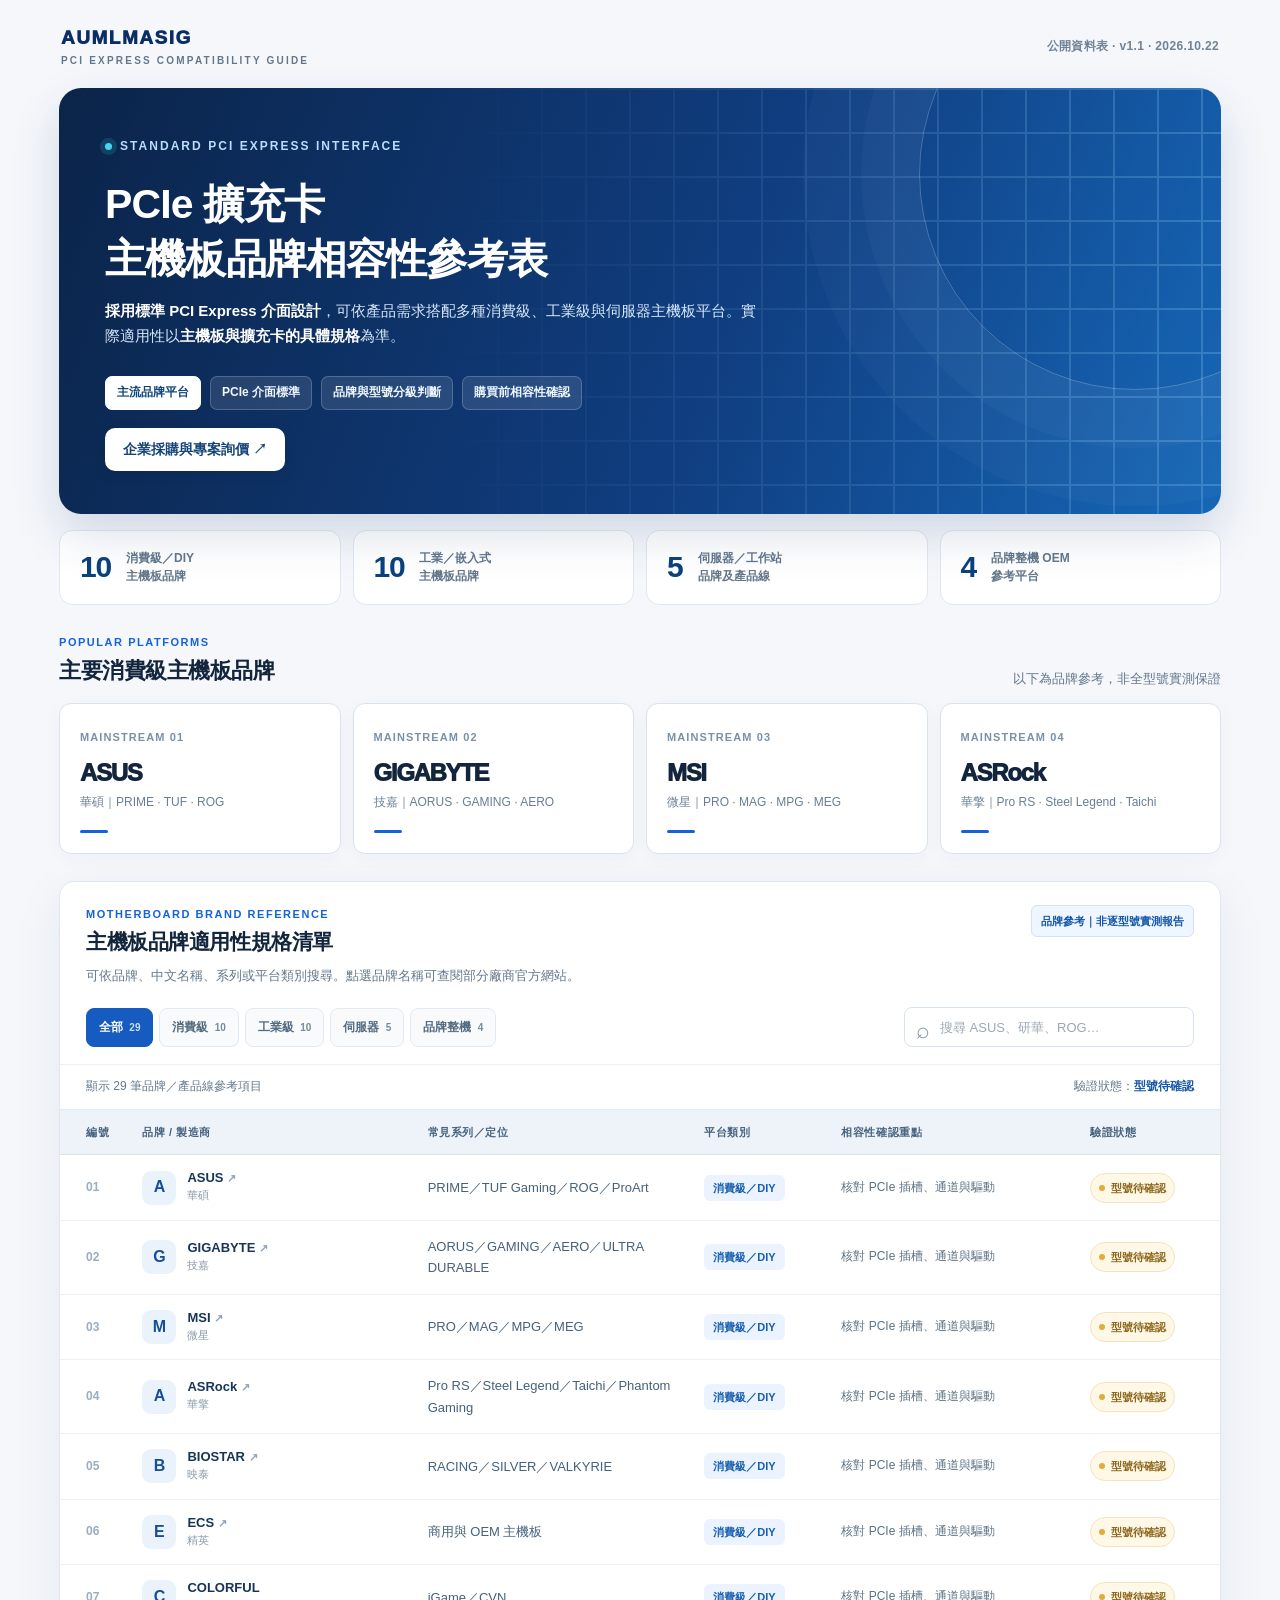
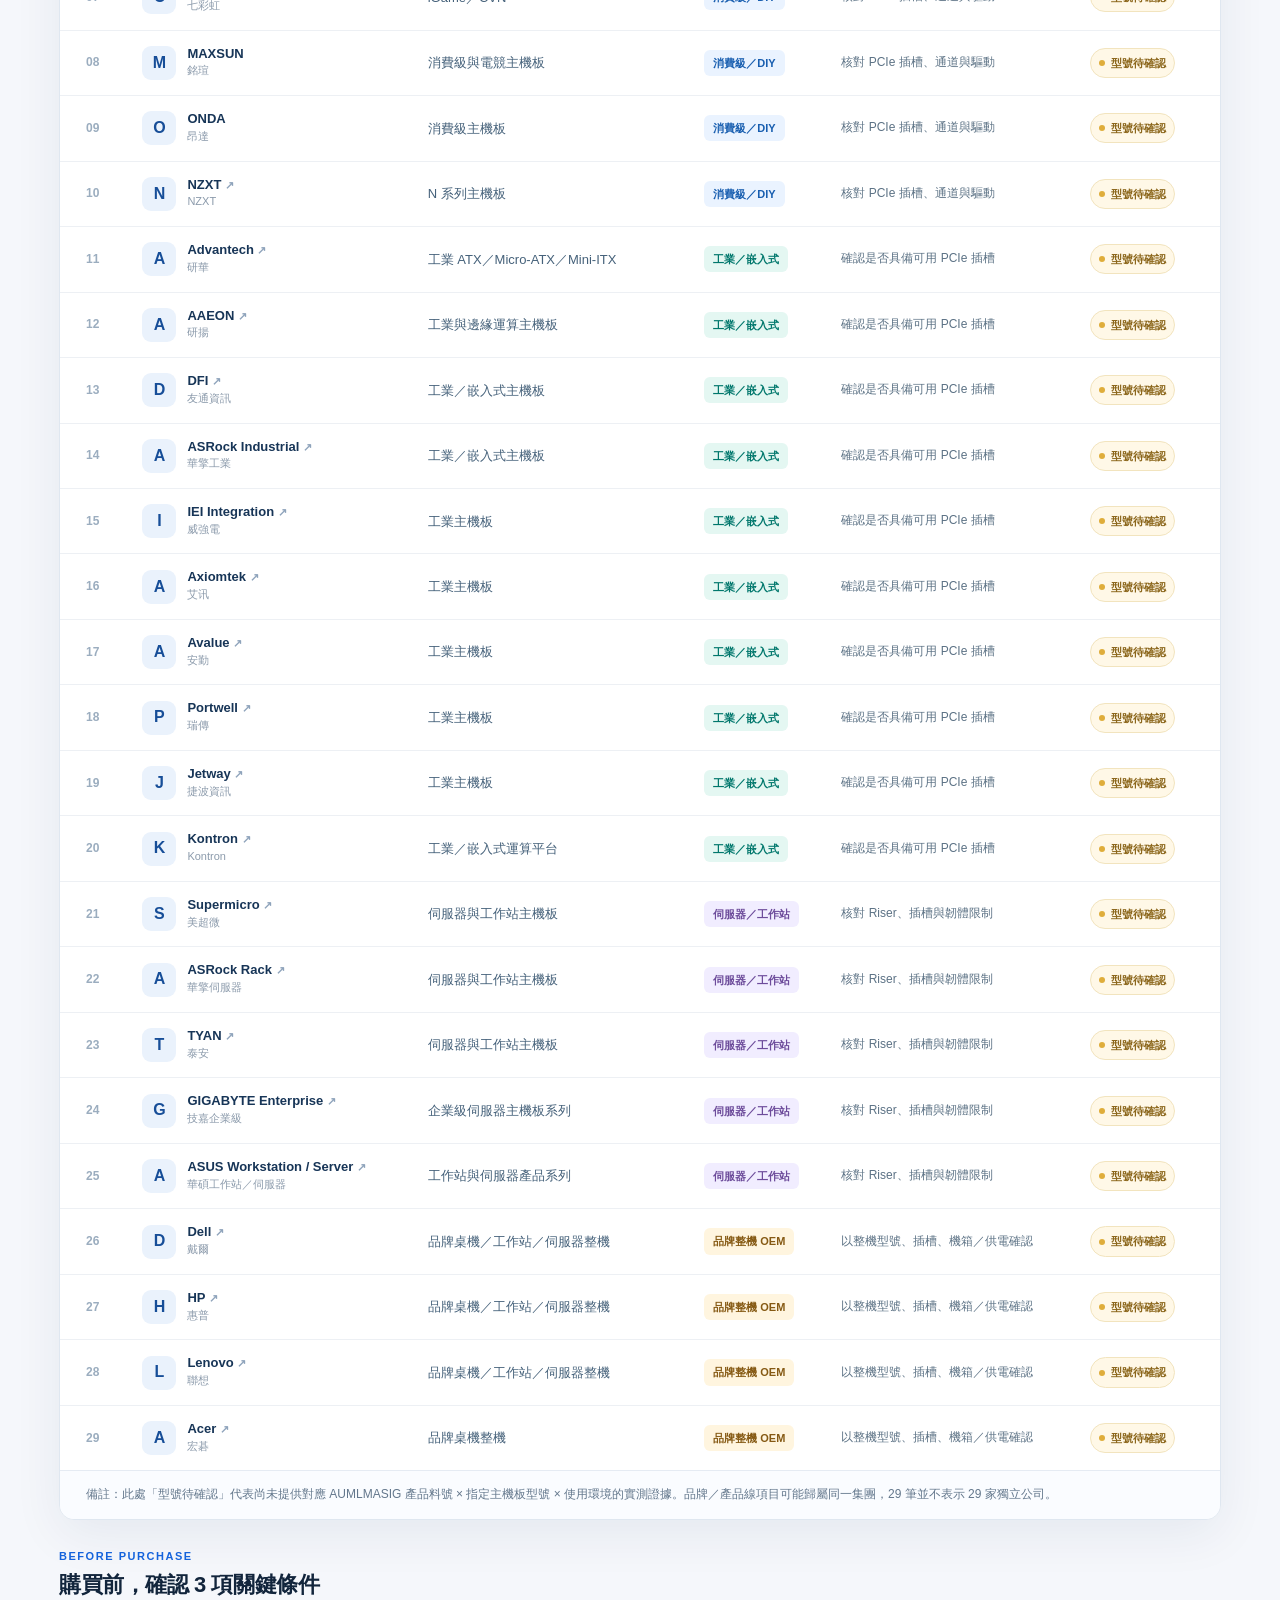
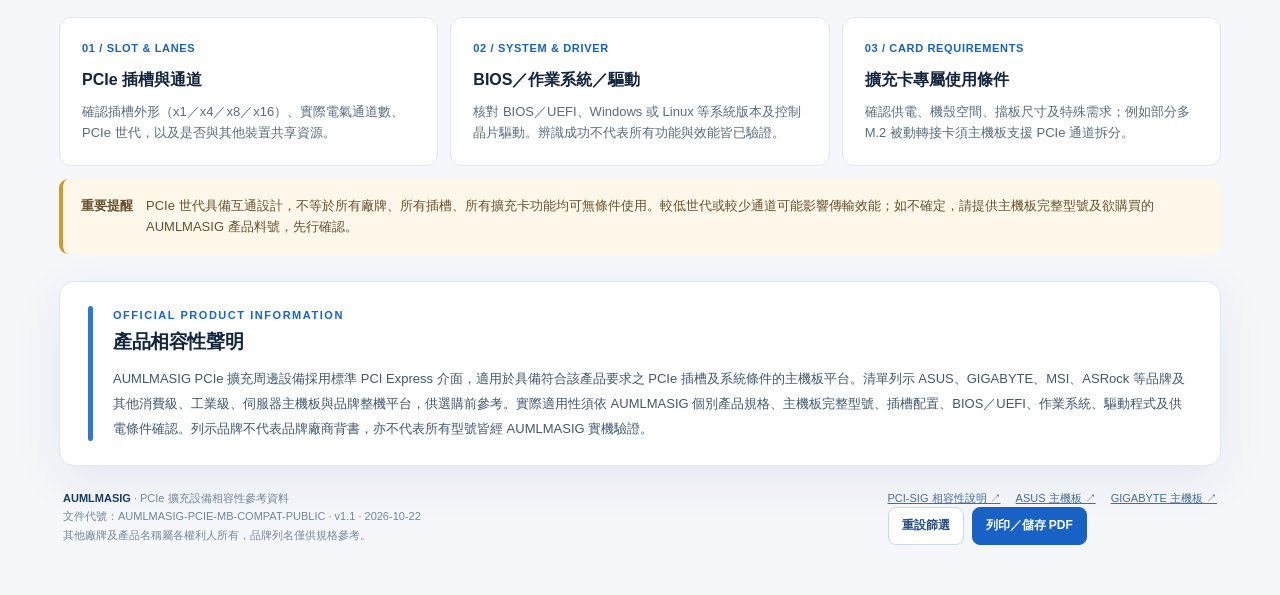
==== pcie-compatibility/index.html @ fe0da579 "Add AUMLMASIG PCIe motherboard compatibility page v1.1" ====
<!doctype html>
<html lang="zh-Hant-TW">
<head>
<meta charset="utf-8">
<meta name="viewport" content="width=device-width, initial-scale=1">
<meta name="color-scheme" content="light">
<meta name="description" content="AUMLMASIG PCIe 擴充卡適用主機板品牌參考表。涵蓋華碩、技嘉、微星、華擎及工業電腦、伺服器、品牌整機等平台，並提供購買前 PCIe 規格確認要點。">
<title>AUMLMASIG｜PCIe 擴充卡主機板品牌相容性規格表</title>
<style>
:root{--ink:#12253c;--ink2:#3c536a;--muted:#63778b;--brand:#1463dc;--blue:#eaf2ff;--edge:#dfe7f0;--canvas:#f5f7fb;--white:#fff;--teal:#14796f;--amber:#94630b;--shadow:0 14px 50px rgba(15,44,86,.07)}
*{box-sizing:border-box}html{scroll-behavior:smooth}body{margin:0;background:var(--canvas);color:var(--ink);font:15px/1.65 "Noto Sans TC","Microsoft JhengHei",Arial,sans-serif}a{color:inherit}button,input{font:inherit}button{cursor:pointer}button:focus-visible,input:focus-visible,a:focus-visible{outline:3px solid #5fa4ff;outline-offset:3px} .page{max-width:1210px;margin:0 auto;padding:24px 24px 50px}
.topbar{display:flex;align-items:center;justify-content:space-between;gap:16px;padding:4px 2px 22px}.wordmark{font-size:19px;font-weight:950;letter-spacing:.08em;color:#0a2d65;line-height:1}.wordmark small{display:block;margin-top:9px;font-size:10px;color:var(--muted);letter-spacing:.22em;font-weight:700}.meta{font-size:12px;font-weight:700;color:#728296;letter-spacing:.03em}.hero{position:relative;overflow:hidden;border-radius:22px;background:linear-gradient(111deg,#0b2449 0%,#103e81 58%,#1667b7 100%);color:#fff;padding:45px 46px 43px;box-shadow:0 20px 48px rgba(16,55,112,.16)}.hero:before,.hero:after{content:"";position:absolute;pointer-events:none}.hero:before{inset:0;opacity:.24;background-image:linear-gradient(90deg,transparent 96%,#9ddaff 96%),linear-gradient(0deg,transparent 96%,#9ddaff 96%);background-size:44px 44px;mask-image:linear-gradient(90deg,transparent 33%,black)}.hero:after{width:430px;height:430px;right:-130px;top:-130px;border:1px solid rgba(255,255,255,.24);border-radius:50%;box-shadow:0 0 0 58px rgba(255,255,255,.027),0 0 0 116px rgba(255,255,255,.022)}.eyebrow{display:inline-flex;align-items:center;gap:8px;color:#b9defd;font-size:12px;font-weight:800;letter-spacing:.17em;text-transform:uppercase}.eyebrow:before{content:"";height:7px;width:7px;border-radius:50%;background:#42d7ea;box-shadow:0 0 0 5px rgba(66,215,234,.14)}h1{font-size:clamp(27px,3.2vw,41px);font-weight:900;line-height:1.35;letter-spacing:-.02em;margin:19px 0 12px;max-width:790px}.hero p{margin:0;color:#d7e9fa;font-size:15px;max-width:660px}.hero strong{color:#fff}.hero-chips{display:flex;flex-wrap:wrap;gap:9px;margin-top:27px}.hero-chip{background:rgba(255,255,255,.11);border:1px solid rgba(255,255,255,.2);color:#eff7ff;padding:6px 11px;border-radius:7px;font-size:12px;font-weight:800;backdrop-filter:blur(6px)}.hero-chip.primary{background:#fff;color:#11467c;border-color:#fff}
.metrics{display:grid;grid-template-columns:repeat(4,1fr);gap:12px;margin:16px 0 28px}.metric{background:#fff;border:1px solid var(--edge);padding:18px 20px;border-radius:13px;display:flex;align-items:center;gap:15px}.metric .num{font-size:30px;font-weight:900;letter-spacing:-.04em;color:#0b417d;line-height:1}.metric .desc{font-size:12px;color:var(--muted);font-weight:750;line-height:1.55}.section{margin-top:27px}.section-head{display:flex;align-items:end;justify-content:space-between;gap:10px;margin-bottom:14px}.section h2{margin:0;font-size:22px;letter-spacing:-.02em}.section .eyeline{display:block;font-size:11px;color:var(--brand);font-weight:900;letter-spacing:.14em;margin-bottom:2px}.section-info{color:var(--muted);font-size:13px;margin:0}.major{display:grid;grid-template-columns:repeat(4,minmax(0,1fr));gap:12px}.major-card{border:1px solid #d9e3ef;background:#fff;border-radius:12px;padding:20px;min-height:138px;box-shadow:0 4px 18px rgba(22,57,95,.035)}.major-card .ordinal{font-size:11px;color:#7891ab;font-weight:800;letter-spacing:.1em}.major-card .name{font-size:24px;font-weight:950;letter-spacing:-.055em;margin-top:11px;line-height:1.1}.major-card .sub{font-size:12px;color:#687e96;margin-top:7px}.major-card .divider{background:var(--brand);height:3px;width:28px;margin-top:17px;border-radius:3px}
.card{background:#fff;border:1px solid var(--edge);border-radius:15px;box-shadow:var(--shadow)}.table-panel{overflow:hidden}.table-heading{padding:23px 26px 17px}.intro-row{display:flex;align-items:start;justify-content:space-between;gap:16px}.table-heading h2{margin:0;font-size:21px}.table-heading p{margin:5px 0 0;color:var(--muted);font-size:13px}.flag{white-space:nowrap;border-radius:6px;padding:6px 9px;background:#eff6ff;border:1px solid #cfe3ff;color:#1458a8;font-size:11px;font-weight:800}.toolbar{display:flex;gap:12px;align-items:center;justify-content:space-between;flex-wrap:wrap;margin-top:21px}.tabs{display:flex;gap:6px;flex-wrap:wrap}.tab{padding:9px 12px;border-radius:8px;border:1px solid #e2e9f1;color:#536b80;background:#f8fafc;font-size:12px;font-weight:800;transition:background .16s,border-color .16s}.tab:hover{border-color:#b0ceef}.tab.active{background:#155bc0;color:#fff;border-color:#155bc0}.tab b{font-size:10px;margin-left:3px;opacity:.78}.search{position:relative;min-width:245px;flex:1;max-width:290px}.search:before{content:'⌕';font-size:23px;position:absolute;left:12px;top:5px;color:#8398aa}.search input{width:100%;height:40px;padding:0 14px 0 35px;border:1px solid #d7e2ee;border-radius:8px;background:#fff;color:#173352;font-size:13px}.search input::placeholder{color:#9ba8b5}.table-topline{padding:12px 26px;font-size:12px;color:var(--muted);display:flex;justify-content:space-between;border-top:1px solid #ecf0f5}.table-topline strong{color:#1958a7}.swipe-hint{display:none}.table-wrap{overflow-x:auto}table{border-collapse:collapse;width:100%;min-width:1060px;text-align:left;font-size:13px}thead{background:#eef3fa;color:#47637e;font-weight:800}th{white-space:nowrap;font-size:11px;letter-spacing:.05em;font-weight:850;padding:13px 12px;border-top:1px solid #e4ebf3;border-bottom:1px solid #dae4ef}th:first-child,td:first-child{padding-left:26px}th:last-child,td:last-child{padding-right:26px}td{border-bottom:1px solid #edf0f4;padding:15px 12px;vertical-align:middle}tbody tr:hover{background:#f8fbff}tbody tr:last-child td{border-bottom:0}td.number{color:#9badbf;font:700 12px/1.4 Arial,sans-serif}.brand-cell{display:flex;align-items:center;gap:11px;min-width:176px}.brand-mark{display:inline-flex;width:34px;height:34px;flex:0 0 auto;align-items:center;justify-content:center;border-radius:9px;background:#eaf2fc;color:#174e98;font-size:16px;font-weight:900}.brand-name{display:block;color:#173557;font-weight:850;text-decoration:none;line-height:1.3;white-space:nowrap}.brand-name[href]:hover{color:var(--brand);text-decoration:underline}.external{font-size:11px;color:#8ea3bb}.brand-zh{display:block;color:#8b9aab;font-size:11px;line-height:1.6}.series{color:#45617a;max-width:240px}.kind{display:inline-block;font-size:11px;font-weight:800;padding:4px 9px;border-radius:6px;white-space:nowrap}.kind-diy{color:#185eb0;background:#eaf3ff}.kind-ind{color:#00776c;background:#e4f7f2}.kind-server{color:#6d4c9b;background:#f1edff}.kind-oem{color:#865a14;background:#fff5df}.requirements{font-size:12px;color:#5c7285}.status{color:#8c671c;background:#fff8e7;border:1px solid #f2e4be;border-radius:30px;padding:5px 8px;display:inline-flex;align-items:center;gap:6px;font-size:11px;font-weight:850;white-space:nowrap}.status-dot{width:6px;height:6px;border-radius:50%;background:#dfad3b}.empty{display:none;padding:44px;text-align:center;color:var(--muted)}.table-caption{padding:14px 26px;background:#fafcff;border-top:1px solid #e5ebf3;color:#63778c;font-size:12px}
.factbox{display:grid;grid-template-columns:repeat(3,minmax(0,1fr));gap:12px}.fact{border:1px solid var(--edge);background:#fff;border-radius:12px;padding:21px 22px}.fact .tag{font-size:11px;color:#1662bf;font-weight:850;letter-spacing:.06em}.fact h3{font-size:16px;margin:9px 0 8px}.fact p{font-size:13px;color:#596c7d;margin:0}.note-bar{display:flex;gap:13px;padding:16px 18px;background:#fff8ea;border-left:4px solid #d19a31;color:#65512f;border-radius:9px;margin-top:13px;font-size:13px}.note-bar strong{white-space:nowrap}.customer-copy{display:flex;align-items:stretch;gap:20px;padding:24px 28px}.customer-copy h2{font-size:19px;margin:0 0 10px}.customer-copy p{color:#41586e;font-size:13px;line-height:1.9;margin:0}.customer-copy .left{flex:1}.customer-copy .quote-mark{width:5px;background:#2b79d4;border-radius:5px;flex-shrink:0}.footer{display:flex;justify-content:space-between;align-items:start;gap:24px;padding:23px 4px 0;color:#73869b;font-size:11px}.footer a{color:#476c97}.footer .links{display:flex;flex-wrap:wrap;gap:7px 15px}.bottom-actions{display:flex;gap:8px}.action{border:1px solid #cad9eb;border-radius:8px;background:#fff;color:#244c7c;padding:8px 13px;font-weight:800;font-size:12px}.action:hover{background:#eef6ff}.action.primary{background:#1762c4;color:#fff;border-color:#1762c4}.sr-only{position:absolute;height:1px;width:1px;overflow:hidden;clip:rect(0,0,0,0);white-space:nowrap}
@media(max-width:1000px){.metrics,.major{grid-template-columns:repeat(2,1fr)}.factbox{grid-template-columns:1fr}.search{max-width:none}.hero{padding:33px}}
@media(max-width:650px){.swipe-hint{display:block;margin:0;padding:6px 17px 9px;color:#55718b;font-size:11px;text-align:right;background:#fff}.page{padding:12px 12px 35px}.topbar{padding:9px 3px 19px}.wordmark{font-size:16px}.meta{font-size:10px}.hero{padding:29px 24px;border-radius:16px}.hero p{font-size:13px}h1{font-size:27px}.metrics{gap:8px;margin-bottom:20px}.metric{padding:15px 12px;gap:10px}.metric .num{font-size:25px}.metric .desc{font-size:10px}.major{gap:8px}.major-card{padding:15px;min-height:124px}.major-card .name{font-size:21px}.section h2{font-size:19px}.section-head{align-items:start}.table-heading{padding:19px 17px 15px}.intro-row{display:block}.flag{display:inline-flex;margin-top:8px}.tabs{gap:5px}.tab{padding:7px 9px}.search{flex-basis:100%}.table-topline,.table-caption{padding:12px 17px}.customer-copy{padding:18px}.footer{display:block}.bottom-actions{margin-top:15px}}
@media print{ @page{size:A4 landscape;margin:12mm}body{background:#fff;font-size:11px;-webkit-print-color-adjust:exact;print-color-adjust:exact}.page{max-width:none;padding:0}.topbar{padding-bottom:11px}.hero{box-shadow:none;padding:20px 25px;border-radius:10px}.hero h1{font-size:23px;margin:6px 0}.hero-chip{font-size:9px;padding:3px 6px}.hero-chips{margin-top:10px}.metrics{gap:8px;margin:8px 0}.metric{padding:9px}.metric .num{font-size:20px}.section{margin-top:14px}.section-head{margin-bottom:7px}.section h2{font-size:17px}.major-card{padding:10px;min-height:auto}.major-card .name{font-size:18px;margin-top:5px}.major-card .divider{margin-top:7px}.card{box-shadow:none}.table-heading{padding:11px 13px}.toolbar,.bottom-actions,.swipe-hint{display:none!important}.table-topline{padding:8px 13px}.table-wrap{overflow:visible}table{min-width:0;font-size:9px}th{font-size:9px;padding:6px}td{padding:6px}th:first-child,td:first-child{padding-left:8px}th:last-child,td:last-child{padding-right:8px}.brand-mark{display:none}.brand-cell{min-width:90px}.brand-name{font-size:10px}.kind,.status{font-size:9px;padding:2px 5px}.series,.requirements{font-size:9px}.factbox{grid-template-columns:repeat(3,1fr)}.fact{padding:10px}.fact h3{font-size:12px;margin:3px 0}.fact p,.note-bar,.customer-copy p{font-size:10px}.note-bar{padding:8px}.customer-copy{padding:10px}.footer{padding:10px 0 0}tr{break-inside:avoid}.major-card,.fact,.note-bar{break-inside:avoid}.section{break-inside:auto}}
/* GitHub Pages public edition: verified inquiry route, no tracking/scripts/services added. */
.sales-cta{display:inline-flex;align-items:center;justify-content:center;min-height:41px;margin-top:18px;padding:10px 18px;background:#ffffff;color:#154479;border-radius:10px;font-weight:850;font-size:14px;text-decoration:none;box-shadow:0 3px 11px #0b244950}
.sales-cta:hover{background:#edf6ff}.sales-cta:focus-visible{outline:3px solid #55d4ef;outline-offset:3px}
@media print{.sales-cta{display:none!important}}
</style>
</head>
<body>
<main class="page">
  <header class="topbar"><div class="wordmark">AUMLMASIG<small>PCI EXPRESS COMPATIBILITY GUIDE</small></div><div class="meta">公開資料表 · v1.1 · 2026.10.22</div></header>
  <section class="hero" aria-labelledby="page-title">
    <span class="eyebrow">STANDARD PCI EXPRESS INTERFACE</span>
    <h1 id="page-title">PCIe 擴充卡<br>主機板品牌相容性參考表</h1>
    <p><strong>採用標準 PCI Express 介面設計</strong>，可依產品需求搭配多種消費級、工業級與伺服器主機板平台。實際適用性以<strong>主機板與擴充卡的具體規格</strong>為準。</p>
    <div class="hero-chips" aria-label="主要特點"><span class="hero-chip primary">主流品牌平台</span><span class="hero-chip">PCIe 介面標準</span><span class="hero-chip">品牌與型號分級判斷</span><span class="hero-chip">購買前相容性確認</span></div>
    <a class="sales-cta" href="https://b2b.aumlmasig.com/enterprise-inquiry/" target="_blank" rel="noopener noreferrer" aria-label="開啟 AUMLMASIG 企業採購與專案詢價頁面（另開視窗）">企業採購與專案詢價 ↗</a>
  </section>
  <div class="metrics" aria-label="品牌清單統計">
    <div class="metric"><span class="num">10</span><span class="desc">消費級／DIY<br>主機板品牌</span></div>
    <div class="metric"><span class="num">10</span><span class="desc">工業／嵌入式<br>主機板品牌</span></div>
    <div class="metric"><span class="num">5</span><span class="desc">伺服器／工作站<br>品牌及產品線</span></div>
    <div class="metric"><span class="num">4</span><span class="desc">品牌整機 OEM<br>參考平台</span></div>
  </div>
  <section class="section" aria-labelledby="major-heading">
    <div class="section-head"><div><span class="eyeline">POPULAR PLATFORMS</span><h2 id="major-heading">主要消費級主機板品牌</h2></div><p class="section-info">以下為品牌參考，非全型號實測保證</p></div>
    <div class="major">
      <div class="major-card"><span class="ordinal">MAINSTREAM 01</span><div class="name">ASUS</div><div class="sub">華碩｜PRIME · TUF · ROG</div><div class="divider"></div></div>
      <div class="major-card"><span class="ordinal">MAINSTREAM 02</span><div class="name">GIGABYTE</div><div class="sub">技嘉｜AORUS · GAMING · AERO</div><div class="divider"></div></div>
      <div class="major-card"><span class="ordinal">MAINSTREAM 03</span><div class="name">MSI</div><div class="sub">微星｜PRO · MAG · MPG · MEG</div><div class="divider"></div></div>
      <div class="major-card"><span class="ordinal">MAINSTREAM 04</span><div class="name">ASRock</div><div class="sub">華擎｜Pro RS · Steel Legend · Taichi</div><div class="divider"></div></div>
    </div>
  </section>
  <section class="section" aria-labelledby="table-title">
    <div class="card table-panel">
      <div class="table-heading"><div class="intro-row"><div><span class="eyeline">MOTHERBOARD BRAND REFERENCE</span><h2 id="table-title">主機板品牌適用性規格清單</h2><p>可依品牌、中文名稱、系列或平台類別搜尋。點選品牌名稱可查閱部分廠商官方網站。</p></div><span class="flag">品牌參考｜非逐型號實測報告</span></div>
        <div class="toolbar"><div class="tabs" role="group" aria-label="主機板分類篩選">
          <button type="button" class="tab active" data-filter="ALL" aria-pressed="true">全部 <b>29</b></button>
          <button type="button" class="tab" data-filter="DIY" aria-pressed="false">消費級 <b>10</b></button>
          <button type="button" class="tab" data-filter="IND" aria-pressed="false">工業級 <b>10</b></button>
          <button type="button" class="tab" data-filter="SERVER" aria-pressed="false">伺服器 <b>5</b></button>
          <button type="button" class="tab" data-filter="OEM" aria-pressed="false">品牌整機 <b>4</b></button>
        </div><label class="search"><span class="sr-only">搜尋廠商品牌或系列名稱</span><input id="brandSearch" type="search" placeholder="搜尋 ASUS、研華、ROG…" autocomplete="off" aria-controls="compatTable"></label></div>
      </div>
      <div class="table-topline"><span id="resultCount" role="status" aria-live="polite">顯示 29 筆品牌／產品線參考項目</span><span>驗證狀態：<strong>型號待確認</strong></span></div>
      <div class="swipe-hint">← 左右滑動查看完整規格表 →</div><div class="table-wrap"><table id="compatTable"><caption class="sr-only">AUMLMASIG PCIe 擴充卡主機板品牌相容性參考資料表，列示品牌與應確認事項，非具體型號相容性保證。</caption>
        <thead><tr><th scope="col">編號</th><th scope="col">品牌 / 製造商</th><th scope="col">常見系列／定位</th><th scope="col">平台類別</th><th scope="col">相容性確認重點</th><th scope="col">驗證狀態</th></tr></thead>
        <tbody>
<tr data-group="DIY" data-search="asus 華碩 prime／tuf gaming／rog／proart 消費級／diy">
      <td class="number" data-label="序號">01</td>
      <td data-label="品牌"><div class="brand-cell"><span class="brand-mark" aria-hidden="true">A</span><div><a class="brand-name" href="https://www.asus.com/tw/motherboards-components/motherboards/all-series/" target="_blank" rel="noopener noreferrer" title="前往 ASUS 官方網站（另開視窗）">ASUS <span class="external" aria-hidden="true">↗</span></a><span class="brand-zh">華碩</span></div></div></td>
      <td data-label="常見系列／定位" class="series">PRIME／TUF Gaming／ROG／ProArt</td>
      <td data-label="平台類別"><span class="kind kind-diy">消費級／DIY</span></td>
      <td data-label="相容性確認重點" class="requirements">核對 PCIe 插槽、通道與驅動</td>
      <td data-label="驗證狀態"><span class="status"><span aria-hidden="true" class="status-dot"></span>型號待確認</span></td>
    </tr>
<tr data-group="DIY" data-search="gigabyte 技嘉 aorus／gaming／aero／ultra durable 消費級／diy">
      <td class="number" data-label="序號">02</td>
      <td data-label="品牌"><div class="brand-cell"><span class="brand-mark" aria-hidden="true">G</span><div><a class="brand-name" href="https://www.gigabyte.com/tw/Motherboard" target="_blank" rel="noopener noreferrer" title="前往 GIGABYTE 官方網站（另開視窗）">GIGABYTE <span class="external" aria-hidden="true">↗</span></a><span class="brand-zh">技嘉</span></div></div></td>
      <td data-label="常見系列／定位" class="series">AORUS／GAMING／AERO／ULTRA DURABLE</td>
      <td data-label="平台類別"><span class="kind kind-diy">消費級／DIY</span></td>
      <td data-label="相容性確認重點" class="requirements">核對 PCIe 插槽、通道與驅動</td>
      <td data-label="驗證狀態"><span class="status"><span aria-hidden="true" class="status-dot"></span>型號待確認</span></td>
    </tr>
<tr data-group="DIY" data-search="msi 微星 pro／mag／mpg／meg 消費級／diy">
      <td class="number" data-label="序號">03</td>
      <td data-label="品牌"><div class="brand-cell"><span class="brand-mark" aria-hidden="true">M</span><div><a class="brand-name" href="https://www.msi.com/Motherboard" target="_blank" rel="noopener noreferrer" title="前往 MSI 官方網站（另開視窗）">MSI <span class="external" aria-hidden="true">↗</span></a><span class="brand-zh">微星</span></div></div></td>
      <td data-label="常見系列／定位" class="series">PRO／MAG／MPG／MEG</td>
      <td data-label="平台類別"><span class="kind kind-diy">消費級／DIY</span></td>
      <td data-label="相容性確認重點" class="requirements">核對 PCIe 插槽、通道與驅動</td>
      <td data-label="驗證狀態"><span class="status"><span aria-hidden="true" class="status-dot"></span>型號待確認</span></td>
    </tr>
<tr data-group="DIY" data-search="asrock 華擎 pro rs／steel legend／taichi／phantom gaming 消費級／diy">
      <td class="number" data-label="序號">04</td>
      <td data-label="品牌"><div class="brand-cell"><span class="brand-mark" aria-hidden="true">A</span><div><a class="brand-name" href="https://www.asrock.com/mb/" target="_blank" rel="noopener noreferrer" title="前往 ASRock 官方網站（另開視窗）">ASRock <span class="external" aria-hidden="true">↗</span></a><span class="brand-zh">華擎</span></div></div></td>
      <td data-label="常見系列／定位" class="series">Pro RS／Steel Legend／Taichi／Phantom Gaming</td>
      <td data-label="平台類別"><span class="kind kind-diy">消費級／DIY</span></td>
      <td data-label="相容性確認重點" class="requirements">核對 PCIe 插槽、通道與驅動</td>
      <td data-label="驗證狀態"><span class="status"><span aria-hidden="true" class="status-dot"></span>型號待確認</span></td>
    </tr>
<tr data-group="DIY" data-search="biostar 映泰 racing／silver／valkyrie 消費級／diy">
      <td class="number" data-label="序號">05</td>
      <td data-label="品牌"><div class="brand-cell"><span class="brand-mark" aria-hidden="true">B</span><div><a class="brand-name" href="https://www.biostar.com.tw/" target="_blank" rel="noopener noreferrer" title="前往 BIOSTAR 官方網站（另開視窗）">BIOSTAR <span class="external" aria-hidden="true">↗</span></a><span class="brand-zh">映泰</span></div></div></td>
      <td data-label="常見系列／定位" class="series">RACING／SILVER／VALKYRIE</td>
      <td data-label="平台類別"><span class="kind kind-diy">消費級／DIY</span></td>
      <td data-label="相容性確認重點" class="requirements">核對 PCIe 插槽、通道與驅動</td>
      <td data-label="驗證狀態"><span class="status"><span aria-hidden="true" class="status-dot"></span>型號待確認</span></td>
    </tr>
<tr data-group="DIY" data-search="ecs 精英 商用與 oem 主機板 消費級／diy">
      <td class="number" data-label="序號">06</td>
      <td data-label="品牌"><div class="brand-cell"><span class="brand-mark" aria-hidden="true">E</span><div><a class="brand-name" href="https://www.ecs.com.tw/" target="_blank" rel="noopener noreferrer" title="前往 ECS 官方網站（另開視窗）">ECS <span class="external" aria-hidden="true">↗</span></a><span class="brand-zh">精英</span></div></div></td>
      <td data-label="常見系列／定位" class="series">商用與 OEM 主機板</td>
      <td data-label="平台類別"><span class="kind kind-diy">消費級／DIY</span></td>
      <td data-label="相容性確認重點" class="requirements">核對 PCIe 插槽、通道與驅動</td>
      <td data-label="驗證狀態"><span class="status"><span aria-hidden="true" class="status-dot"></span>型號待確認</span></td>
    </tr>
<tr data-group="DIY" data-search="colorful 七彩虹 igame／cvn 消費級／diy">
      <td class="number" data-label="序號">07</td>
      <td data-label="品牌"><div class="brand-cell"><span class="brand-mark" aria-hidden="true">C</span><div><span class="brand-name">COLORFUL</span><span class="brand-zh">七彩虹</span></div></div></td>
      <td data-label="常見系列／定位" class="series">iGame／CVN</td>
      <td data-label="平台類別"><span class="kind kind-diy">消費級／DIY</span></td>
      <td data-label="相容性確認重點" class="requirements">核對 PCIe 插槽、通道與驅動</td>
      <td data-label="驗證狀態"><span class="status"><span aria-hidden="true" class="status-dot"></span>型號待確認</span></td>
    </tr>
<tr data-group="DIY" data-search="maxsun 銘瑄 消費級與電競主機板 消費級／diy">
      <td class="number" data-label="序號">08</td>
      <td data-label="品牌"><div class="brand-cell"><span class="brand-mark" aria-hidden="true">M</span><div><span class="brand-name">MAXSUN</span><span class="brand-zh">銘瑄</span></div></div></td>
      <td data-label="常見系列／定位" class="series">消費級與電競主機板</td>
      <td data-label="平台類別"><span class="kind kind-diy">消費級／DIY</span></td>
      <td data-label="相容性確認重點" class="requirements">核對 PCIe 插槽、通道與驅動</td>
      <td data-label="驗證狀態"><span class="status"><span aria-hidden="true" class="status-dot"></span>型號待確認</span></td>
    </tr>
<tr data-group="DIY" data-search="onda 昂達 消費級主機板 消費級／diy">
      <td class="number" data-label="序號">09</td>
      <td data-label="品牌"><div class="brand-cell"><span class="brand-mark" aria-hidden="true">O</span><div><span class="brand-name">ONDA</span><span class="brand-zh">昂達</span></div></div></td>
      <td data-label="常見系列／定位" class="series">消費級主機板</td>
      <td data-label="平台類別"><span class="kind kind-diy">消費級／DIY</span></td>
      <td data-label="相容性確認重點" class="requirements">核對 PCIe 插槽、通道與驅動</td>
      <td data-label="驗證狀態"><span class="status"><span aria-hidden="true" class="status-dot"></span>型號待確認</span></td>
    </tr>
<tr data-group="DIY" data-search="nzxt nzxt n 系列主機板 消費級／diy">
      <td class="number" data-label="序號">10</td>
      <td data-label="品牌"><div class="brand-cell"><span class="brand-mark" aria-hidden="true">N</span><div><a class="brand-name" href="https://nzxt.com/" target="_blank" rel="noopener noreferrer" title="前往 NZXT 官方網站（另開視窗）">NZXT <span class="external" aria-hidden="true">↗</span></a><span class="brand-zh">NZXT</span></div></div></td>
      <td data-label="常見系列／定位" class="series">N 系列主機板</td>
      <td data-label="平台類別"><span class="kind kind-diy">消費級／DIY</span></td>
      <td data-label="相容性確認重點" class="requirements">核對 PCIe 插槽、通道與驅動</td>
      <td data-label="驗證狀態"><span class="status"><span aria-hidden="true" class="status-dot"></span>型號待確認</span></td>
    </tr>
<tr data-group="IND" data-search="advantech 研華 工業 atx／micro-atx／mini-itx 工業／嵌入式">
      <td class="number" data-label="序號">11</td>
      <td data-label="品牌"><div class="brand-cell"><span class="brand-mark" aria-hidden="true">A</span><div><a class="brand-name" href="https://www.advantech.com/" target="_blank" rel="noopener noreferrer" title="前往 Advantech 官方網站（另開視窗）">Advantech <span class="external" aria-hidden="true">↗</span></a><span class="brand-zh">研華</span></div></div></td>
      <td data-label="常見系列／定位" class="series">工業 ATX／Micro-ATX／Mini-ITX</td>
      <td data-label="平台類別"><span class="kind kind-ind">工業／嵌入式</span></td>
      <td data-label="相容性確認重點" class="requirements">確認是否具備可用 PCIe 插槽</td>
      <td data-label="驗證狀態"><span class="status"><span aria-hidden="true" class="status-dot"></span>型號待確認</span></td>
    </tr>
<tr data-group="IND" data-search="aaeon 研揚 工業與邊緣運算主機板 工業／嵌入式">
      <td class="number" data-label="序號">12</td>
      <td data-label="品牌"><div class="brand-cell"><span class="brand-mark" aria-hidden="true">A</span><div><a class="brand-name" href="https://www.aaeon.com/" target="_blank" rel="noopener noreferrer" title="前往 AAEON 官方網站（另開視窗）">AAEON <span class="external" aria-hidden="true">↗</span></a><span class="brand-zh">研揚</span></div></div></td>
      <td data-label="常見系列／定位" class="series">工業與邊緣運算主機板</td>
      <td data-label="平台類別"><span class="kind kind-ind">工業／嵌入式</span></td>
      <td data-label="相容性確認重點" class="requirements">確認是否具備可用 PCIe 插槽</td>
      <td data-label="驗證狀態"><span class="status"><span aria-hidden="true" class="status-dot"></span>型號待確認</span></td>
    </tr>
<tr data-group="IND" data-search="dfi 友通資訊 工業／嵌入式主機板 工業／嵌入式">
      <td class="number" data-label="序號">13</td>
      <td data-label="品牌"><div class="brand-cell"><span class="brand-mark" aria-hidden="true">D</span><div><a class="brand-name" href="https://www.dfi.com/" target="_blank" rel="noopener noreferrer" title="前往 DFI 官方網站（另開視窗）">DFI <span class="external" aria-hidden="true">↗</span></a><span class="brand-zh">友通資訊</span></div></div></td>
      <td data-label="常見系列／定位" class="series">工業／嵌入式主機板</td>
      <td data-label="平台類別"><span class="kind kind-ind">工業／嵌入式</span></td>
      <td data-label="相容性確認重點" class="requirements">確認是否具備可用 PCIe 插槽</td>
      <td data-label="驗證狀態"><span class="status"><span aria-hidden="true" class="status-dot"></span>型號待確認</span></td>
    </tr>
<tr data-group="IND" data-search="asrock industrial 華擎工業 工業／嵌入式主機板 工業／嵌入式">
      <td class="number" data-label="序號">14</td>
      <td data-label="品牌"><div class="brand-cell"><span class="brand-mark" aria-hidden="true">A</span><div><a class="brand-name" href="https://www.asrockind.com/" target="_blank" rel="noopener noreferrer" title="前往 ASRock Industrial 官方網站（另開視窗）">ASRock Industrial <span class="external" aria-hidden="true">↗</span></a><span class="brand-zh">華擎工業</span></div></div></td>
      <td data-label="常見系列／定位" class="series">工業／嵌入式主機板</td>
      <td data-label="平台類別"><span class="kind kind-ind">工業／嵌入式</span></td>
      <td data-label="相容性確認重點" class="requirements">確認是否具備可用 PCIe 插槽</td>
      <td data-label="驗證狀態"><span class="status"><span aria-hidden="true" class="status-dot"></span>型號待確認</span></td>
    </tr>
<tr data-group="IND" data-search="iei integration 威強電 工業主機板 工業／嵌入式">
      <td class="number" data-label="序號">15</td>
      <td data-label="品牌"><div class="brand-cell"><span class="brand-mark" aria-hidden="true">I</span><div><a class="brand-name" href="https://www.ieiworld.com/" target="_blank" rel="noopener noreferrer" title="前往 IEI Integration 官方網站（另開視窗）">IEI Integration <span class="external" aria-hidden="true">↗</span></a><span class="brand-zh">威強電</span></div></div></td>
      <td data-label="常見系列／定位" class="series">工業主機板</td>
      <td data-label="平台類別"><span class="kind kind-ind">工業／嵌入式</span></td>
      <td data-label="相容性確認重點" class="requirements">確認是否具備可用 PCIe 插槽</td>
      <td data-label="驗證狀態"><span class="status"><span aria-hidden="true" class="status-dot"></span>型號待確認</span></td>
    </tr>
<tr data-group="IND" data-search="axiomtek 艾讯 工業主機板 工業／嵌入式">
      <td class="number" data-label="序號">16</td>
      <td data-label="品牌"><div class="brand-cell"><span class="brand-mark" aria-hidden="true">A</span><div><a class="brand-name" href="https://www.axiomtek.com/" target="_blank" rel="noopener noreferrer" title="前往 Axiomtek 官方網站（另開視窗）">Axiomtek <span class="external" aria-hidden="true">↗</span></a><span class="brand-zh">艾讯</span></div></div></td>
      <td data-label="常見系列／定位" class="series">工業主機板</td>
      <td data-label="平台類別"><span class="kind kind-ind">工業／嵌入式</span></td>
      <td data-label="相容性確認重點" class="requirements">確認是否具備可用 PCIe 插槽</td>
      <td data-label="驗證狀態"><span class="status"><span aria-hidden="true" class="status-dot"></span>型號待確認</span></td>
    </tr>
<tr data-group="IND" data-search="avalue 安勤 工業主機板 工業／嵌入式">
      <td class="number" data-label="序號">17</td>
      <td data-label="品牌"><div class="brand-cell"><span class="brand-mark" aria-hidden="true">A</span><div><a class="brand-name" href="https://www.avalue.com/" target="_blank" rel="noopener noreferrer" title="前往 Avalue 官方網站（另開視窗）">Avalue <span class="external" aria-hidden="true">↗</span></a><span class="brand-zh">安勤</span></div></div></td>
      <td data-label="常見系列／定位" class="series">工業主機板</td>
      <td data-label="平台類別"><span class="kind kind-ind">工業／嵌入式</span></td>
      <td data-label="相容性確認重點" class="requirements">確認是否具備可用 PCIe 插槽</td>
      <td data-label="驗證狀態"><span class="status"><span aria-hidden="true" class="status-dot"></span>型號待確認</span></td>
    </tr>
<tr data-group="IND" data-search="portwell 瑞傳 工業主機板 工業／嵌入式">
      <td class="number" data-label="序號">18</td>
      <td data-label="品牌"><div class="brand-cell"><span class="brand-mark" aria-hidden="true">P</span><div><a class="brand-name" href="https://www.portwell.com.tw/" target="_blank" rel="noopener noreferrer" title="前往 Portwell 官方網站（另開視窗）">Portwell <span class="external" aria-hidden="true">↗</span></a><span class="brand-zh">瑞傳</span></div></div></td>
      <td data-label="常見系列／定位" class="series">工業主機板</td>
      <td data-label="平台類別"><span class="kind kind-ind">工業／嵌入式</span></td>
      <td data-label="相容性確認重點" class="requirements">確認是否具備可用 PCIe 插槽</td>
      <td data-label="驗證狀態"><span class="status"><span aria-hidden="true" class="status-dot"></span>型號待確認</span></td>
    </tr>
<tr data-group="IND" data-search="jetway 捷波資訊 工業主機板 工業／嵌入式">
      <td class="number" data-label="序號">19</td>
      <td data-label="品牌"><div class="brand-cell"><span class="brand-mark" aria-hidden="true">J</span><div><a class="brand-name" href="https://www.jetwayipc.com/" target="_blank" rel="noopener noreferrer" title="前往 Jetway 官方網站（另開視窗）">Jetway <span class="external" aria-hidden="true">↗</span></a><span class="brand-zh">捷波資訊</span></div></div></td>
      <td data-label="常見系列／定位" class="series">工業主機板</td>
      <td data-label="平台類別"><span class="kind kind-ind">工業／嵌入式</span></td>
      <td data-label="相容性確認重點" class="requirements">確認是否具備可用 PCIe 插槽</td>
      <td data-label="驗證狀態"><span class="status"><span aria-hidden="true" class="status-dot"></span>型號待確認</span></td>
    </tr>
<tr data-group="IND" data-search="kontron kontron 工業／嵌入式運算平台 工業／嵌入式">
      <td class="number" data-label="序號">20</td>
      <td data-label="品牌"><div class="brand-cell"><span class="brand-mark" aria-hidden="true">K</span><div><a class="brand-name" href="https://www.kontron.com/" target="_blank" rel="noopener noreferrer" title="前往 Kontron 官方網站（另開視窗）">Kontron <span class="external" aria-hidden="true">↗</span></a><span class="brand-zh">Kontron</span></div></div></td>
      <td data-label="常見系列／定位" class="series">工業／嵌入式運算平台</td>
      <td data-label="平台類別"><span class="kind kind-ind">工業／嵌入式</span></td>
      <td data-label="相容性確認重點" class="requirements">確認是否具備可用 PCIe 插槽</td>
      <td data-label="驗證狀態"><span class="status"><span aria-hidden="true" class="status-dot"></span>型號待確認</span></td>
    </tr>
<tr data-group="SERVER" data-search="supermicro 美超微 伺服器與工作站主機板 伺服器／工作站">
      <td class="number" data-label="序號">21</td>
      <td data-label="品牌"><div class="brand-cell"><span class="brand-mark" aria-hidden="true">S</span><div><a class="brand-name" href="https://www.supermicro.com/" target="_blank" rel="noopener noreferrer" title="前往 Supermicro 官方網站（另開視窗）">Supermicro <span class="external" aria-hidden="true">↗</span></a><span class="brand-zh">美超微</span></div></div></td>
      <td data-label="常見系列／定位" class="series">伺服器與工作站主機板</td>
      <td data-label="平台類別"><span class="kind kind-server">伺服器／工作站</span></td>
      <td data-label="相容性確認重點" class="requirements">核對 Riser、插槽與韌體限制</td>
      <td data-label="驗證狀態"><span class="status"><span aria-hidden="true" class="status-dot"></span>型號待確認</span></td>
    </tr>
<tr data-group="SERVER" data-search="asrock rack 華擎伺服器 伺服器與工作站主機板 伺服器／工作站">
      <td class="number" data-label="序號">22</td>
      <td data-label="品牌"><div class="brand-cell"><span class="brand-mark" aria-hidden="true">A</span><div><a class="brand-name" href="https://www.asrockrack.com/" target="_blank" rel="noopener noreferrer" title="前往 ASRock Rack 官方網站（另開視窗）">ASRock Rack <span class="external" aria-hidden="true">↗</span></a><span class="brand-zh">華擎伺服器</span></div></div></td>
      <td data-label="常見系列／定位" class="series">伺服器與工作站主機板</td>
      <td data-label="平台類別"><span class="kind kind-server">伺服器／工作站</span></td>
      <td data-label="相容性確認重點" class="requirements">核對 Riser、插槽與韌體限制</td>
      <td data-label="驗證狀態"><span class="status"><span aria-hidden="true" class="status-dot"></span>型號待確認</span></td>
    </tr>
<tr data-group="SERVER" data-search="tyan 泰安 伺服器與工作站主機板 伺服器／工作站">
      <td class="number" data-label="序號">23</td>
      <td data-label="品牌"><div class="brand-cell"><span class="brand-mark" aria-hidden="true">T</span><div><a class="brand-name" href="https://www.tyan.com/" target="_blank" rel="noopener noreferrer" title="前往 TYAN 官方網站（另開視窗）">TYAN <span class="external" aria-hidden="true">↗</span></a><span class="brand-zh">泰安</span></div></div></td>
      <td data-label="常見系列／定位" class="series">伺服器與工作站主機板</td>
      <td data-label="平台類別"><span class="kind kind-server">伺服器／工作站</span></td>
      <td data-label="相容性確認重點" class="requirements">核對 Riser、插槽與韌體限制</td>
      <td data-label="驗證狀態"><span class="status"><span aria-hidden="true" class="status-dot"></span>型號待確認</span></td>
    </tr>
<tr data-group="SERVER" data-search="gigabyte enterprise 技嘉企業級 企業級伺服器主機板系列 伺服器／工作站">
      <td class="number" data-label="序號">24</td>
      <td data-label="品牌"><div class="brand-cell"><span class="brand-mark" aria-hidden="true">G</span><div><a class="brand-name" href="https://www.gigabyte.com/Enterprise" target="_blank" rel="noopener noreferrer" title="前往 GIGABYTE Enterprise 官方網站（另開視窗）">GIGABYTE Enterprise <span class="external" aria-hidden="true">↗</span></a><span class="brand-zh">技嘉企業級</span></div></div></td>
      <td data-label="常見系列／定位" class="series">企業級伺服器主機板系列</td>
      <td data-label="平台類別"><span class="kind kind-server">伺服器／工作站</span></td>
      <td data-label="相容性確認重點" class="requirements">核對 Riser、插槽與韌體限制</td>
      <td data-label="驗證狀態"><span class="status"><span aria-hidden="true" class="status-dot"></span>型號待確認</span></td>
    </tr>
<tr data-group="SERVER" data-search="asus workstation / server 華碩工作站／伺服器 工作站與伺服器產品系列 伺服器／工作站">
      <td class="number" data-label="序號">25</td>
      <td data-label="品牌"><div class="brand-cell"><span class="brand-mark" aria-hidden="true">A</span><div><a class="brand-name" href="https://www.asus.com/" target="_blank" rel="noopener noreferrer" title="前往 ASUS Workstation / Server 官方網站（另開視窗）">ASUS Workstation / Server <span class="external" aria-hidden="true">↗</span></a><span class="brand-zh">華碩工作站／伺服器</span></div></div></td>
      <td data-label="常見系列／定位" class="series">工作站與伺服器產品系列</td>
      <td data-label="平台類別"><span class="kind kind-server">伺服器／工作站</span></td>
      <td data-label="相容性確認重點" class="requirements">核對 Riser、插槽與韌體限制</td>
      <td data-label="驗證狀態"><span class="status"><span aria-hidden="true" class="status-dot"></span>型號待確認</span></td>
    </tr>
<tr data-group="OEM" data-search="dell 戴爾 品牌桌機／工作站／伺服器整機 品牌整機 oem">
      <td class="number" data-label="序號">26</td>
      <td data-label="品牌"><div class="brand-cell"><span class="brand-mark" aria-hidden="true">D</span><div><a class="brand-name" href="https://www.dell.com/" target="_blank" rel="noopener noreferrer" title="前往 Dell 官方網站（另開視窗）">Dell <span class="external" aria-hidden="true">↗</span></a><span class="brand-zh">戴爾</span></div></div></td>
      <td data-label="常見系列／定位" class="series">品牌桌機／工作站／伺服器整機</td>
      <td data-label="平台類別"><span class="kind kind-oem">品牌整機 OEM</span></td>
      <td data-label="相容性確認重點" class="requirements">以整機型號、插槽、機箱／供電確認</td>
      <td data-label="驗證狀態"><span class="status"><span aria-hidden="true" class="status-dot"></span>型號待確認</span></td>
    </tr>
<tr data-group="OEM" data-search="hp 惠普 品牌桌機／工作站／伺服器整機 品牌整機 oem">
      <td class="number" data-label="序號">27</td>
      <td data-label="品牌"><div class="brand-cell"><span class="brand-mark" aria-hidden="true">H</span><div><a class="brand-name" href="https://www.hp.com/" target="_blank" rel="noopener noreferrer" title="前往 HP 官方網站（另開視窗）">HP <span class="external" aria-hidden="true">↗</span></a><span class="brand-zh">惠普</span></div></div></td>
      <td data-label="常見系列／定位" class="series">品牌桌機／工作站／伺服器整機</td>
      <td data-label="平台類別"><span class="kind kind-oem">品牌整機 OEM</span></td>
      <td data-label="相容性確認重點" class="requirements">以整機型號、插槽、機箱／供電確認</td>
      <td data-label="驗證狀態"><span class="status"><span aria-hidden="true" class="status-dot"></span>型號待確認</span></td>
    </tr>
<tr data-group="OEM" data-search="lenovo 聯想 品牌桌機／工作站／伺服器整機 品牌整機 oem">
      <td class="number" data-label="序號">28</td>
      <td data-label="品牌"><div class="brand-cell"><span class="brand-mark" aria-hidden="true">L</span><div><a class="brand-name" href="https://www.lenovo.com/" target="_blank" rel="noopener noreferrer" title="前往 Lenovo 官方網站（另開視窗）">Lenovo <span class="external" aria-hidden="true">↗</span></a><span class="brand-zh">聯想</span></div></div></td>
      <td data-label="常見系列／定位" class="series">品牌桌機／工作站／伺服器整機</td>
      <td data-label="平台類別"><span class="kind kind-oem">品牌整機 OEM</span></td>
      <td data-label="相容性確認重點" class="requirements">以整機型號、插槽、機箱／供電確認</td>
      <td data-label="驗證狀態"><span class="status"><span aria-hidden="true" class="status-dot"></span>型號待確認</span></td>
    </tr>
<tr data-group="OEM" data-search="acer 宏碁 品牌桌機整機 品牌整機 oem">
      <td class="number" data-label="序號">29</td>
      <td data-label="品牌"><div class="brand-cell"><span class="brand-mark" aria-hidden="true">A</span><div><a class="brand-name" href="https://www.acer.com/" target="_blank" rel="noopener noreferrer" title="前往 Acer 官方網站（另開視窗）">Acer <span class="external" aria-hidden="true">↗</span></a><span class="brand-zh">宏碁</span></div></div></td>
      <td data-label="常見系列／定位" class="series">品牌桌機整機</td>
      <td data-label="平台類別"><span class="kind kind-oem">品牌整機 OEM</span></td>
      <td data-label="相容性確認重點" class="requirements">以整機型號、插槽、機箱／供電確認</td>
      <td data-label="驗證狀態"><span class="status"><span aria-hidden="true" class="status-dot"></span>型號待確認</span></td>
    </tr>
        </tbody></table></div>
      <div class="empty" id="noMatch" role="status">沒有找到符合條件的品牌，請嘗試其他關鍵字。</div>
      <div class="table-caption">備註：此處「型號待確認」代表尚未提供對應 AUMLMASIG 產品料號 × 指定主機板型號 × 使用環境的實測證據。品牌／產品線項目可能歸屬同一集團，29 筆並不表示 29 家獨立公司。</div>
    </div>
  </section>
  <section class="section" aria-labelledby="guide-title"><div class="section-head"><div><span class="eyeline">BEFORE PURCHASE</span><h2 id="guide-title">購買前，確認 3 項關鍵條件</h2></div></div>
    <div class="factbox">
      <article class="fact"><div class="tag">01 / SLOT & LANES</div><h3>PCIe 插槽與通道</h3><p>確認插槽外形（x1／x4／x8／x16）、實際電氣通道數、PCIe 世代，以及是否與其他裝置共享資源。</p></article>
      <article class="fact"><div class="tag">02 / SYSTEM & DRIVER</div><h3>BIOS／作業系統／驅動</h3><p>核對 BIOS／UEFI、Windows 或 Linux 等系統版本及控制晶片驅動。辨識成功不代表所有功能與效能皆已驗證。</p></article>
      <article class="fact"><div class="tag">03 / CARD REQUIREMENTS</div><h3>擴充卡專屬使用條件</h3><p>確認供電、機殼空間、擋板尺寸及特殊需求；例如部分多 M.2 被動轉接卡須主機板支援 PCIe 通道拆分。</p></article>
    </div>
    <div class="note-bar"><strong>重要提醒</strong><span>PCIe 世代具備互通設計，不等於所有廠牌、所有插槽、所有擴充卡功能均可無條件使用。較低世代或較少通道可能影響傳輸效能；如不確定，請提供主機板完整型號及欲購買的 AUMLMASIG 產品料號，先行確認。</span></div>
  </section>
  <section class="section card customer-copy" aria-labelledby="copy-title"><span class="quote-mark" aria-hidden="true"></span><div class="left"><span class="eyeline">OFFICIAL PRODUCT INFORMATION</span><h2 id="copy-title">產品相容性聲明</h2><p>AUMLMASIG PCIe 擴充周邊設備採用標準 PCI Express 介面，適用於具備符合該產品要求之 PCIe 插槽及系統條件的主機板平台。清單列示 ASUS、GIGABYTE、MSI、ASRock 等品牌及其他消費級、工業級、伺服器主機板與品牌整機平台，供選購前參考。實際適用性須依 AUMLMASIG 個別產品規格、主機板完整型號、插槽配置、BIOS／UEFI、作業系統、驅動程式及供電條件確認。列示品牌不代表品牌廠商背書，亦不代表所有型號皆經 AUMLMASIG 實機驗證。</p></div></section>
  <footer class="footer"><div><strong style="color:#183b65">AUMLMASIG</strong> · PCIe 擴充設備相容性參考資料<br>文件代號：AUMLMASIG-PCIE-MB-COMPAT-PUBLIC · v1.1 · 2026-10-22<br>其他廠牌及產品名稱屬各權利人所有，品牌列名僅供規格參考。</div><div><div class="links"><a href="https://pcisig.com/are-pcie-50-products-compatible-products-built-prior-pcie-generations" target="_blank" rel="noopener noreferrer">PCI-SIG 相容性說明 ↗</a><a href="https://www.asus.com/tw/motherboards-components/motherboards/all-series/" target="_blank" rel="noopener noreferrer">ASUS 主機板 ↗</a><a href="https://www.gigabyte.com/tw/Motherboard" target="_blank" rel="noopener noreferrer">GIGABYTE 主機板 ↗</a></div><div class="bottom-actions"><button type="button" class="action" id="resetButton">重設篩選</button><button type="button" class="action primary" id="printButton">列印／儲存 PDF</button></div></div></footer>
</main>
<script>
(()=>{
  'use strict';
  const buttons=Array.from(document.querySelectorAll('.tab'));
  const input=document.getElementById('brandSearch');
  const table=document.getElementById('compatTable');
  const rows=Array.from(table.tBodies[0].rows);
  const resultCount=document.getElementById('resultCount');
  const noMatch=document.getElementById('noMatch');
  let category='ALL';
  const apply=()=>{
    const needle=input.value.trim().toLocaleLowerCase();let count=0;
    rows.forEach(row=>{const show=(category==='ALL'||row.dataset.group===category)&&row.dataset.search.includes(needle);row.hidden=!show;row.style.display=show?'':'none';if(show)count++});
    resultCount.textContent='顯示 '+count+' 筆品牌／產品線參考項目';
    noMatch.style.display=count?'none':'block';
  };
  buttons.forEach(button=>button.addEventListener('click',()=>{
    category=button.dataset.filter;
    buttons.forEach(b=>{const on=b===button;b.classList.toggle('active',on);b.setAttribute('aria-pressed',String(on))});
    apply();
  }));
  input.addEventListener('input',apply);
  document.getElementById('resetButton').addEventListener('click',()=>{
    input.value='';buttons[0].click();input.focus();
  });
  document.getElementById('printButton').addEventListener('click',()=>window.print());
  apply();
})();
</script>
</body>
</html>
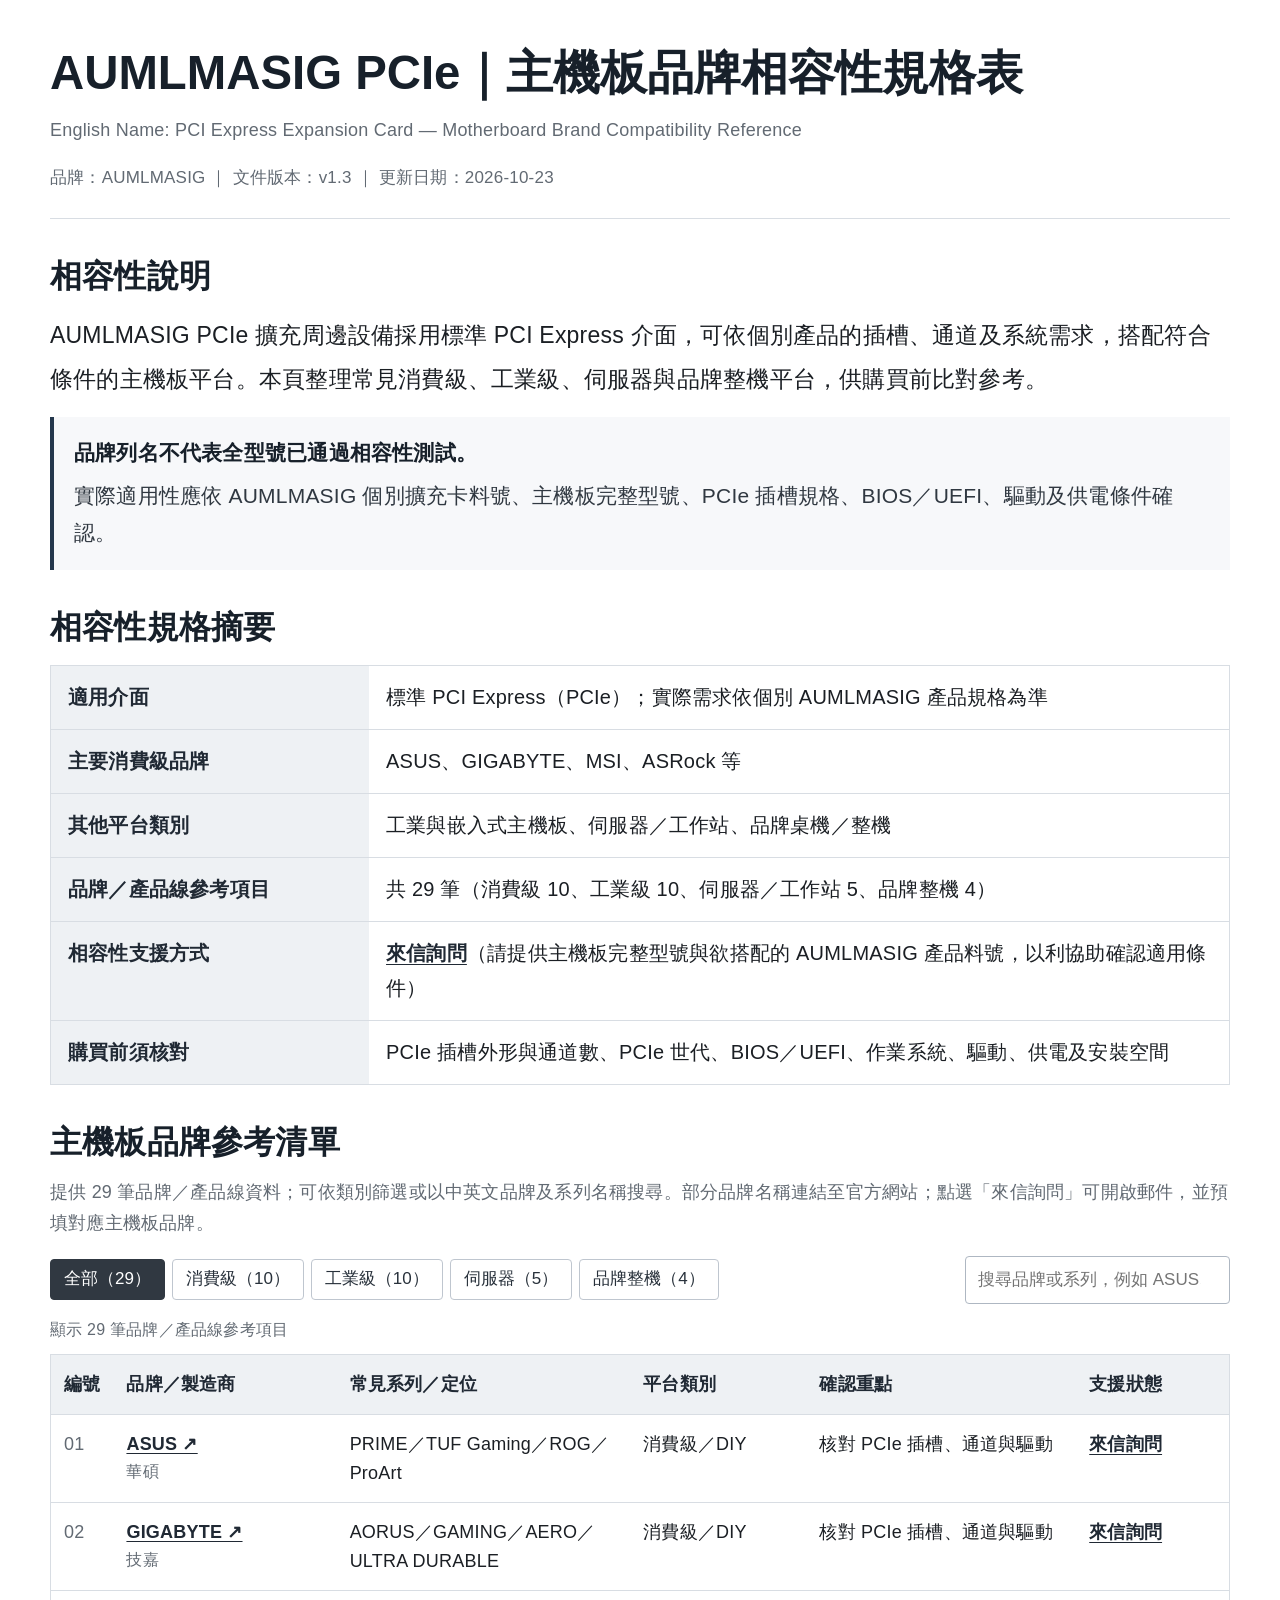
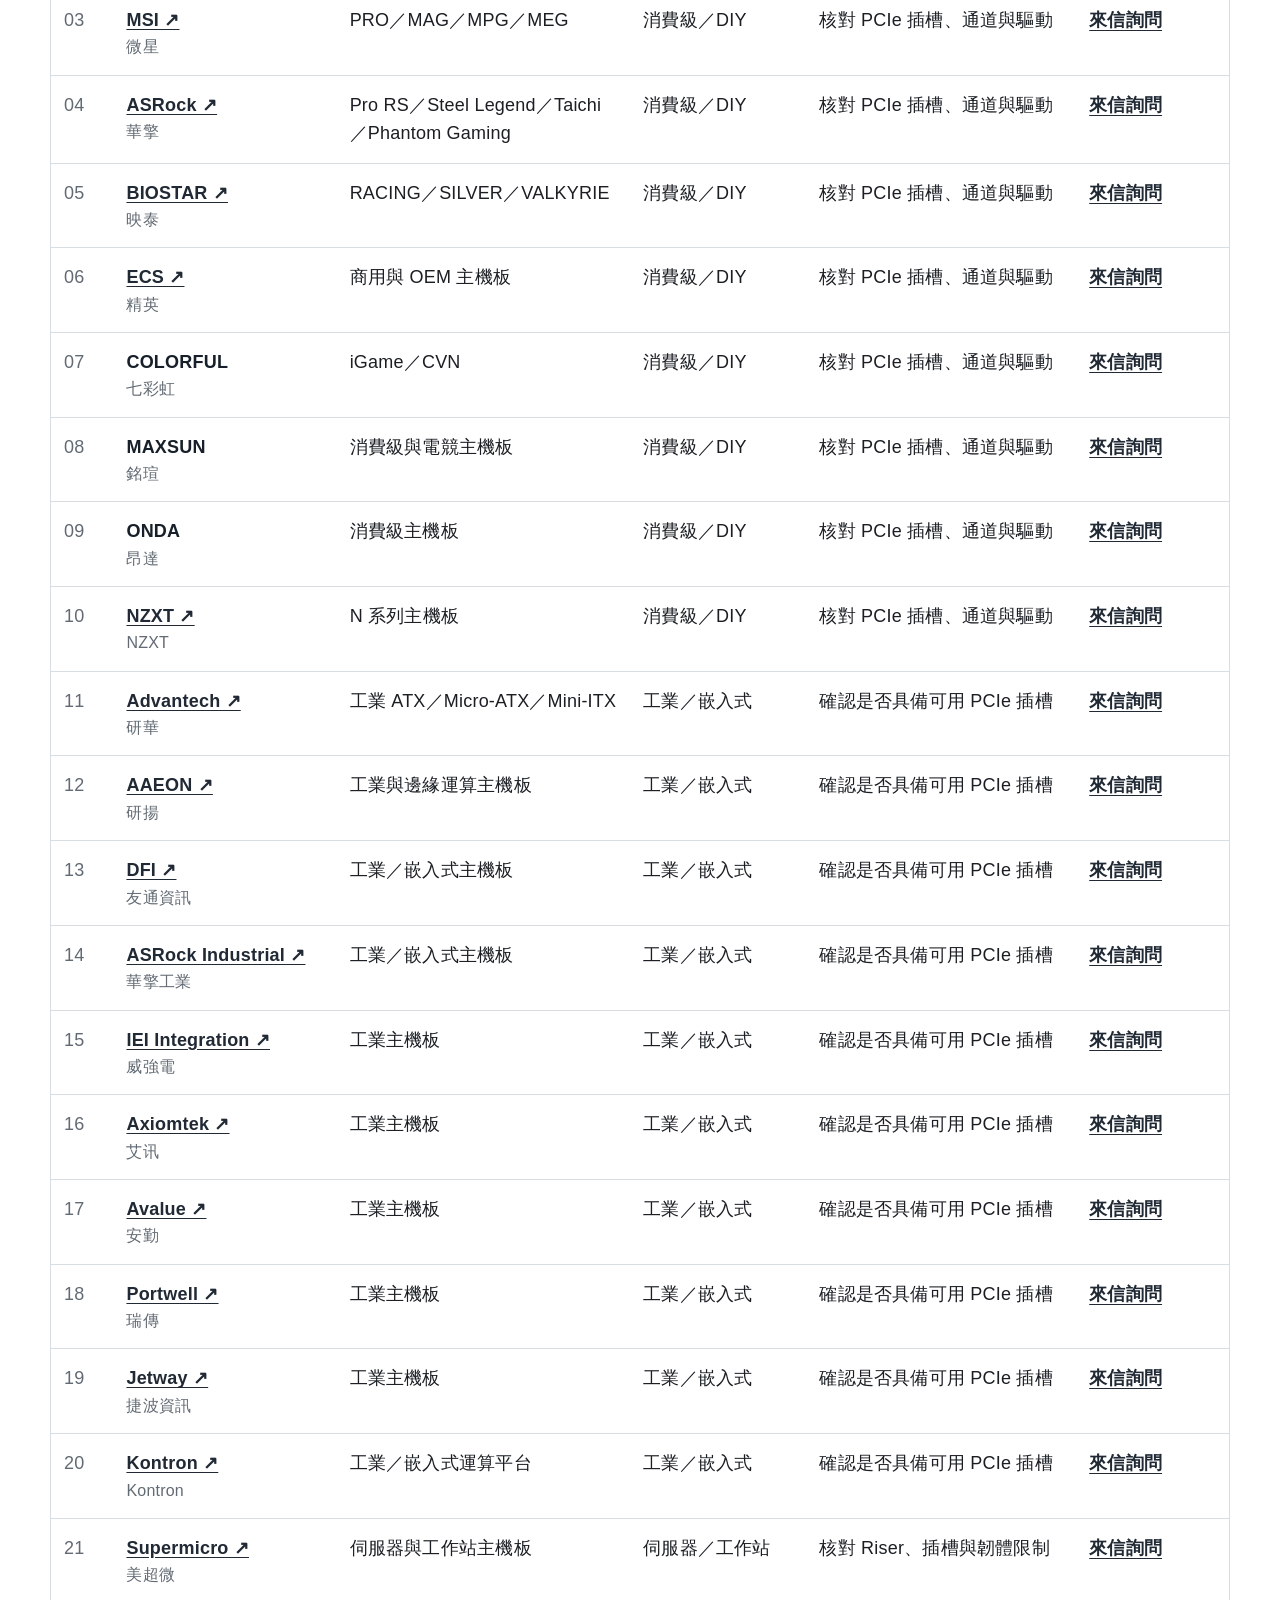
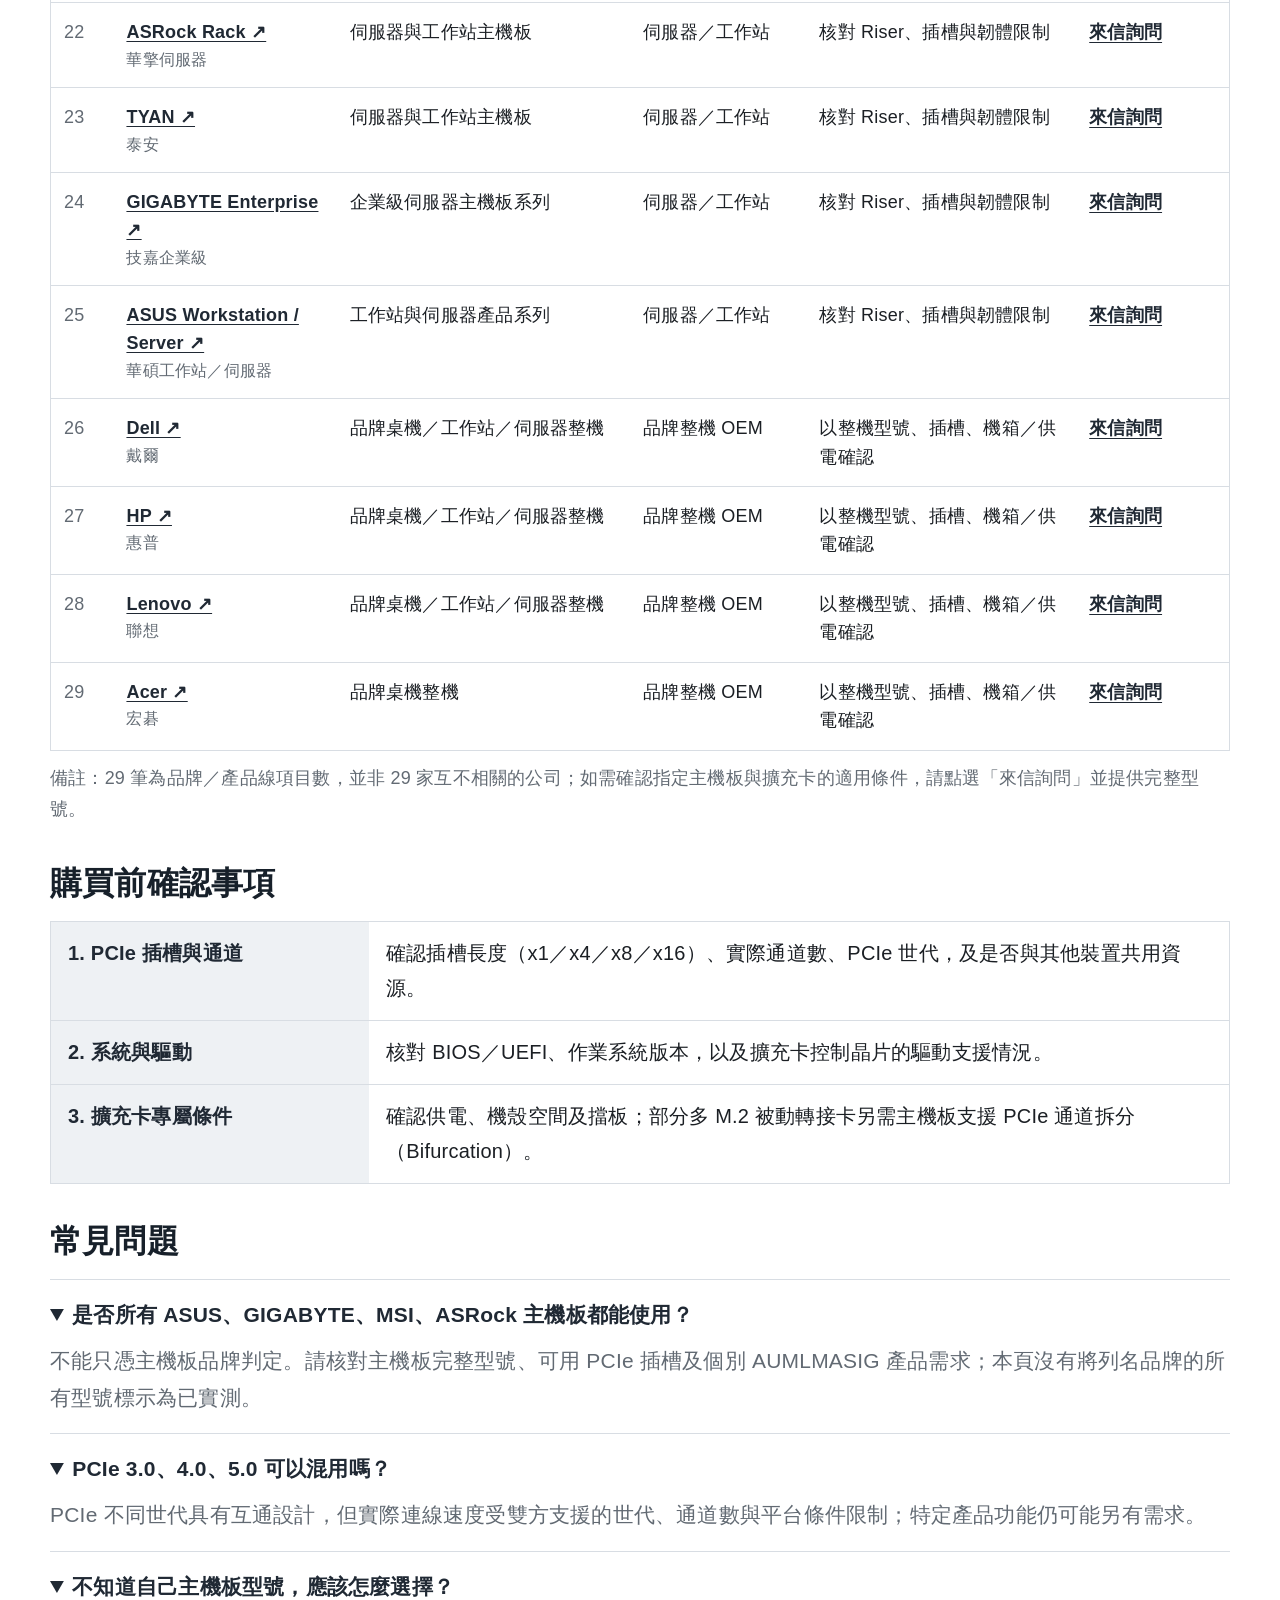
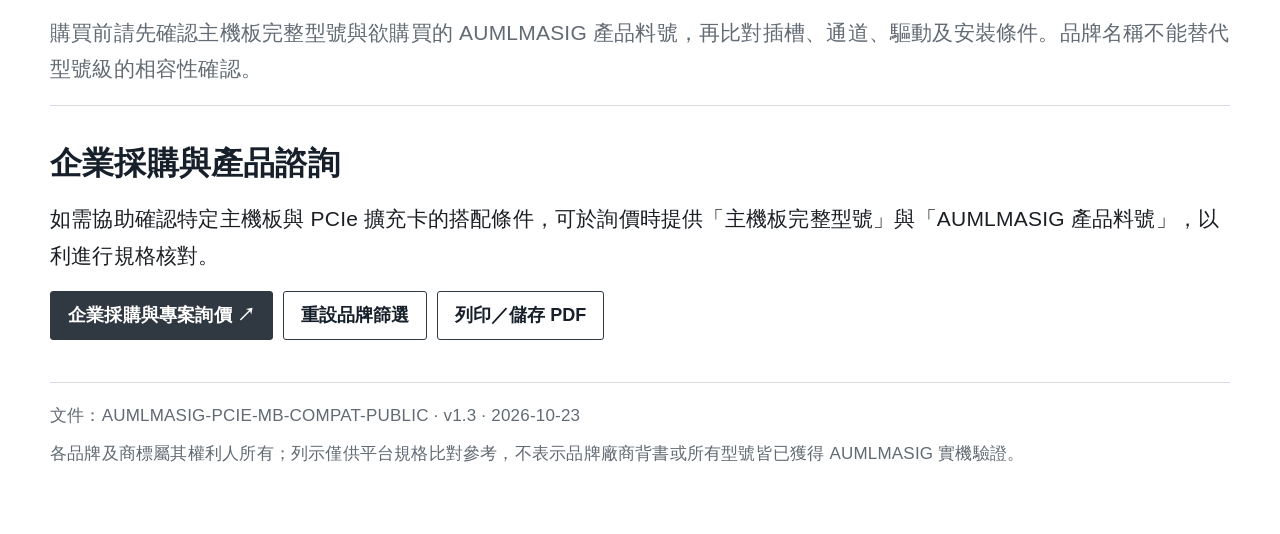
==== commit 2d8755c3: "Update PCIe motherboard compatibility guide to v1.3 white spec table" ====
--- a/pcie-compatibility/index.html
+++ b/pcie-compatibility/index.html
@@ -4,336 +4,474 @@
 <meta charset="utf-8">
 <meta name="viewport" content="width=device-width, initial-scale=1">
 <meta name="color-scheme" content="light">
-<meta name="description" content="AUMLMASIG PCIe 擴充卡適用主機板品牌參考表。涵蓋華碩、技嘉、微星、華擎及工業電腦、伺服器、品牌整機等平台，並提供購買前 PCIe 規格確認要點。">
-<title>AUMLMASIG｜PCIe 擴充卡主機板品牌相容性規格表</title>
+<meta name="description" content="AUMLMASIG PCIe 擴充卡適用主機板品牌參考清單，包含 ASUS、GIGABYTE、MSI、ASRock，以及工業、伺服器與品牌整機平台。實際適用性依主機板完整型號與 PCIe 規格確認。">
+<title>AUMLMASIG｜PCIe 主機板品牌相容性規格表</title>
 <style>
-:root{--ink:#12253c;--ink2:#3c536a;--muted:#63778b;--brand:#1463dc;--blue:#eaf2ff;--edge:#dfe7f0;--canvas:#f5f7fb;--white:#fff;--teal:#14796f;--amber:#94630b;--shadow:0 14px 50px rgba(15,44,86,.07)}
-*{box-sizing:border-box}html{scroll-behavior:smooth}body{margin:0;background:var(--canvas);color:var(--ink);font:15px/1.65 "Noto Sans TC","Microsoft JhengHei",Arial,sans-serif}a{color:inherit}button,input{font:inherit}button{cursor:pointer}button:focus-visible,input:focus-visible,a:focus-visible{outline:3px solid #5fa4ff;outline-offset:3px} .page{max-width:1210px;margin:0 auto;padding:24px 24px 50px}
-.topbar{display:flex;align-items:center;justify-content:space-between;gap:16px;padding:4px 2px 22px}.wordmark{font-size:19px;font-weight:950;letter-spacing:.08em;color:#0a2d65;line-height:1}.wordmark small{display:block;margin-top:9px;font-size:10px;color:var(--muted);letter-spacing:.22em;font-weight:700}.meta{font-size:12px;font-weight:700;color:#728296;letter-spacing:.03em}.hero{position:relative;overflow:hidden;border-radius:22px;background:linear-gradient(111deg,#0b2449 0%,#103e81 58%,#1667b7 100%);color:#fff;padding:45px 46px 43px;box-shadow:0 20px 48px rgba(16,55,112,.16)}.hero:before,.hero:after{content:"";position:absolute;pointer-events:none}.hero:before{inset:0;opacity:.24;background-image:linear-gradient(90deg,transparent 96%,#9ddaff 96%),linear-gradient(0deg,transparent 96%,#9ddaff 96%);background-size:44px 44px;mask-image:linear-gradient(90deg,transparent 33%,black)}.hero:after{width:430px;height:430px;right:-130px;top:-130px;border:1px solid rgba(255,255,255,.24);border-radius:50%;box-shadow:0 0 0 58px rgba(255,255,255,.027),0 0 0 116px rgba(255,255,255,.022)}.eyebrow{display:inline-flex;align-items:center;gap:8px;color:#b9defd;font-size:12px;font-weight:800;letter-spacing:.17em;text-transform:uppercase}.eyebrow:before{content:"";height:7px;width:7px;border-radius:50%;background:#42d7ea;box-shadow:0 0 0 5px rgba(66,215,234,.14)}h1{font-size:clamp(27px,3.2vw,41px);font-weight:900;line-height:1.35;letter-spacing:-.02em;margin:19px 0 12px;max-width:790px}.hero p{margin:0;color:#d7e9fa;font-size:15px;max-width:660px}.hero strong{color:#fff}.hero-chips{display:flex;flex-wrap:wrap;gap:9px;margin-top:27px}.hero-chip{background:rgba(255,255,255,.11);border:1px solid rgba(255,255,255,.2);color:#eff7ff;padding:6px 11px;border-radius:7px;font-size:12px;font-weight:800;backdrop-filter:blur(6px)}.hero-chip.primary{background:#fff;color:#11467c;border-color:#fff}
-.metrics{display:grid;grid-template-columns:repeat(4,1fr);gap:12px;margin:16px 0 28px}.metric{background:#fff;border:1px solid var(--edge);padding:18px 20px;border-radius:13px;display:flex;align-items:center;gap:15px}.metric .num{font-size:30px;font-weight:900;letter-spacing:-.04em;color:#0b417d;line-height:1}.metric .desc{font-size:12px;color:var(--muted);font-weight:750;line-height:1.55}.section{margin-top:27px}.section-head{display:flex;align-items:end;justify-content:space-between;gap:10px;margin-bottom:14px}.section h2{margin:0;font-size:22px;letter-spacing:-.02em}.section .eyeline{display:block;font-size:11px;color:var(--brand);font-weight:900;letter-spacing:.14em;margin-bottom:2px}.section-info{color:var(--muted);font-size:13px;margin:0}.major{display:grid;grid-template-columns:repeat(4,minmax(0,1fr));gap:12px}.major-card{border:1px solid #d9e3ef;background:#fff;border-radius:12px;padding:20px;min-height:138px;box-shadow:0 4px 18px rgba(22,57,95,.035)}.major-card .ordinal{font-size:11px;color:#7891ab;font-weight:800;letter-spacing:.1em}.major-card .name{font-size:24px;font-weight:950;letter-spacing:-.055em;margin-top:11px;line-height:1.1}.major-card .sub{font-size:12px;color:#687e96;margin-top:7px}.major-card .divider{background:var(--brand);height:3px;width:28px;margin-top:17px;border-radius:3px}
-.card{background:#fff;border:1px solid var(--edge);border-radius:15px;box-shadow:var(--shadow)}.table-panel{overflow:hidden}.table-heading{padding:23px 26px 17px}.intro-row{display:flex;align-items:start;justify-content:space-between;gap:16px}.table-heading h2{margin:0;font-size:21px}.table-heading p{margin:5px 0 0;color:var(--muted);font-size:13px}.flag{white-space:nowrap;border-radius:6px;padding:6px 9px;background:#eff6ff;border:1px solid #cfe3ff;color:#1458a8;font-size:11px;font-weight:800}.toolbar{display:flex;gap:12px;align-items:center;justify-content:space-between;flex-wrap:wrap;margin-top:21px}.tabs{display:flex;gap:6px;flex-wrap:wrap}.tab{padding:9px 12px;border-radius:8px;border:1px solid #e2e9f1;color:#536b80;background:#f8fafc;font-size:12px;font-weight:800;transition:background .16s,border-color .16s}.tab:hover{border-color:#b0ceef}.tab.active{background:#155bc0;color:#fff;border-color:#155bc0}.tab b{font-size:10px;margin-left:3px;opacity:.78}.search{position:relative;min-width:245px;flex:1;max-width:290px}.search:before{content:'⌕';font-size:23px;position:absolute;left:12px;top:5px;color:#8398aa}.search input{width:100%;height:40px;padding:0 14px 0 35px;border:1px solid #d7e2ee;border-radius:8px;background:#fff;color:#173352;font-size:13px}.search input::placeholder{color:#9ba8b5}.table-topline{padding:12px 26px;font-size:12px;color:var(--muted);display:flex;justify-content:space-between;border-top:1px solid #ecf0f5}.table-topline strong{color:#1958a7}.swipe-hint{display:none}.table-wrap{overflow-x:auto}table{border-collapse:collapse;width:100%;min-width:1060px;text-align:left;font-size:13px}thead{background:#eef3fa;color:#47637e;font-weight:800}th{white-space:nowrap;font-size:11px;letter-spacing:.05em;font-weight:850;padding:13px 12px;border-top:1px solid #e4ebf3;border-bottom:1px solid #dae4ef}th:first-child,td:first-child{padding-left:26px}th:last-child,td:last-child{padding-right:26px}td{border-bottom:1px solid #edf0f4;padding:15px 12px;vertical-align:middle}tbody tr:hover{background:#f8fbff}tbody tr:last-child td{border-bottom:0}td.number{color:#9badbf;font:700 12px/1.4 Arial,sans-serif}.brand-cell{display:flex;align-items:center;gap:11px;min-width:176px}.brand-mark{display:inline-flex;width:34px;height:34px;flex:0 0 auto;align-items:center;justify-content:center;border-radius:9px;background:#eaf2fc;color:#174e98;font-size:16px;font-weight:900}.brand-name{display:block;color:#173557;font-weight:850;text-decoration:none;line-height:1.3;white-space:nowrap}.brand-name[href]:hover{color:var(--brand);text-decoration:underline}.external{font-size:11px;color:#8ea3bb}.brand-zh{display:block;color:#8b9aab;font-size:11px;line-height:1.6}.series{color:#45617a;max-width:240px}.kind{display:inline-block;font-size:11px;font-weight:800;padding:4px 9px;border-radius:6px;white-space:nowrap}.kind-diy{color:#185eb0;background:#eaf3ff}.kind-ind{color:#00776c;background:#e4f7f2}.kind-server{color:#6d4c9b;background:#f1edff}.kind-oem{color:#865a14;background:#fff5df}.requirements{font-size:12px;color:#5c7285}.status{color:#8c671c;background:#fff8e7;border:1px solid #f2e4be;border-radius:30px;padding:5px 8px;display:inline-flex;align-items:center;gap:6px;font-size:11px;font-weight:850;white-space:nowrap}.status-dot{width:6px;height:6px;border-radius:50%;background:#dfad3b}.empty{display:none;padding:44px;text-align:center;color:var(--muted)}.table-caption{padding:14px 26px;background:#fafcff;border-top:1px solid #e5ebf3;color:#63778c;font-size:12px}
-.factbox{display:grid;grid-template-columns:repeat(3,minmax(0,1fr));gap:12px}.fact{border:1px solid var(--edge);background:#fff;border-radius:12px;padding:21px 22px}.fact .tag{font-size:11px;color:#1662bf;font-weight:850;letter-spacing:.06em}.fact h3{font-size:16px;margin:9px 0 8px}.fact p{font-size:13px;color:#596c7d;margin:0}.note-bar{display:flex;gap:13px;padding:16px 18px;background:#fff8ea;border-left:4px solid #d19a31;color:#65512f;border-radius:9px;margin-top:13px;font-size:13px}.note-bar strong{white-space:nowrap}.customer-copy{display:flex;align-items:stretch;gap:20px;padding:24px 28px}.customer-copy h2{font-size:19px;margin:0 0 10px}.customer-copy p{color:#41586e;font-size:13px;line-height:1.9;margin:0}.customer-copy .left{flex:1}.customer-copy .quote-mark{width:5px;background:#2b79d4;border-radius:5px;flex-shrink:0}.footer{display:flex;justify-content:space-between;align-items:start;gap:24px;padding:23px 4px 0;color:#73869b;font-size:11px}.footer a{color:#476c97}.footer .links{display:flex;flex-wrap:wrap;gap:7px 15px}.bottom-actions{display:flex;gap:8px}.action{border:1px solid #cad9eb;border-radius:8px;background:#fff;color:#244c7c;padding:8px 13px;font-weight:800;font-size:12px}.action:hover{background:#eef6ff}.action.primary{background:#1762c4;color:#fff;border-color:#1762c4}.sr-only{position:absolute;height:1px;width:1px;overflow:hidden;clip:rect(0,0,0,0);white-space:nowrap}
-@media(max-width:1000px){.metrics,.major{grid-template-columns:repeat(2,1fr)}.factbox{grid-template-columns:1fr}.search{max-width:none}.hero{padding:33px}}
-@media(max-width:650px){.swipe-hint{display:block;margin:0;padding:6px 17px 9px;color:#55718b;font-size:11px;text-align:right;background:#fff}.page{padding:12px 12px 35px}.topbar{padding:9px 3px 19px}.wordmark{font-size:16px}.meta{font-size:10px}.hero{padding:29px 24px;border-radius:16px}.hero p{font-size:13px}h1{font-size:27px}.metrics{gap:8px;margin-bottom:20px}.metric{padding:15px 12px;gap:10px}.metric .num{font-size:25px}.metric .desc{font-size:10px}.major{gap:8px}.major-card{padding:15px;min-height:124px}.major-card .name{font-size:21px}.section h2{font-size:19px}.section-head{align-items:start}.table-heading{padding:19px 17px 15px}.intro-row{display:block}.flag{display:inline-flex;margin-top:8px}.tabs{gap:5px}.tab{padding:7px 9px}.search{flex-basis:100%}.table-topline,.table-caption{padding:12px 17px}.customer-copy{padding:18px}.footer{display:block}.bottom-actions{margin-top:15px}}
-@media print{ @page{size:A4 landscape;margin:12mm}body{background:#fff;font-size:11px;-webkit-print-color-adjust:exact;print-color-adjust:exact}.page{max-width:none;padding:0}.topbar{padding-bottom:11px}.hero{box-shadow:none;padding:20px 25px;border-radius:10px}.hero h1{font-size:23px;margin:6px 0}.hero-chip{font-size:9px;padding:3px 6px}.hero-chips{margin-top:10px}.metrics{gap:8px;margin:8px 0}.metric{padding:9px}.metric .num{font-size:20px}.section{margin-top:14px}.section-head{margin-bottom:7px}.section h2{font-size:17px}.major-card{padding:10px;min-height:auto}.major-card .name{font-size:18px;margin-top:5px}.major-card .divider{margin-top:7px}.card{box-shadow:none}.table-heading{padding:11px 13px}.toolbar,.bottom-actions,.swipe-hint{display:none!important}.table-topline{padding:8px 13px}.table-wrap{overflow:visible}table{min-width:0;font-size:9px}th{font-size:9px;padding:6px}td{padding:6px}th:first-child,td:first-child{padding-left:8px}th:last-child,td:last-child{padding-right:8px}.brand-mark{display:none}.brand-cell{min-width:90px}.brand-name{font-size:10px}.kind,.status{font-size:9px;padding:2px 5px}.series,.requirements{font-size:9px}.factbox{grid-template-columns:repeat(3,1fr)}.fact{padding:10px}.fact h3{font-size:12px;margin:3px 0}.fact p,.note-bar,.customer-copy p{font-size:10px}.note-bar{padding:8px}.customer-copy{padding:10px}.footer{padding:10px 0 0}tr{break-inside:avoid}.major-card,.fact,.note-bar{break-inside:avoid}.section{break-inside:auto}}
-/* GitHub Pages public edition: verified inquiry route, no tracking/scripts/services added. */
-.sales-cta{display:inline-flex;align-items:center;justify-content:center;min-height:41px;margin-top:18px;padding:10px 18px;background:#ffffff;color:#154479;border-radius:10px;font-weight:850;font-size:14px;text-decoration:none;box-shadow:0 3px 11px #0b244950}
-.sales-cta:hover{background:#edf6ff}.sales-cta:focus-visible{outline:3px solid #55d4ef;outline-offset:3px}
-@media print{.sales-cta{display:none!important}}
+  :root {
+    --page-bg: #fff;
+    --surface: #f7f8fa;
+    --surface-strong: #eef1f4;
+    --text: #1b1f24;
+    --muted: #626a73;
+    --line: #d8dde3;
+    --accent: #24374c;
+    --max-width: 1180px;
+  }
+  *, *::before, *::after { box-sizing: border-box; }
+  html { scroll-behavior: smooth; }
+  body { margin: 0; background: var(--page-bg); color: var(--text); font-family: "Noto Sans TC", "Microsoft JhengHei", "PingFang TC", Arial, sans-serif; font-size: 21px; line-height: 1.75; letter-spacing: .01em; }
+  a { color: #202934; text-underline-offset: 3px; }
+  a:hover { text-decoration-thickness: 2px; }
+  button, input { font: inherit; }
+  button:focus-visible, input:focus-visible, a:focus-visible { outline: 3px solid #334155; outline-offset: 3px; }
+  .product-page { width: calc(100% - 64px); max-width: var(--max-width); margin: 0 auto; padding: 42px 0 65px; }
+  .product-header { padding-bottom: 25px; border-bottom: 1px solid var(--line); }
+  .product-title { margin: 0; color: #17202a; font-size: clamp(32px, 3.7vw, 50px); line-height: 1.32; font-weight: 800; letter-spacing: 0; }
+  .english-name { margin: 10px 0 0; font-size: 18px; color: var(--muted); }
+  .product-meta { margin: 17px 0 0; font-size: 17px; color: var(--muted); }
+  section { margin-top: 36px; }
+  h2 { color: #17202a; font-size: 32px; line-height: 1.35; margin: 0 0 16px; font-weight: 800; }
+  h3 { color: #202934; font-size: 25px; line-height: 1.45; margin: 0 0 9px; }
+  p { margin: 0; }
+  .lead { font-size: 23px; line-height: 1.9; }
+  .spec-table-wrap { overflow-x: auto; border: 1px solid var(--line); background: #fff; }
+  .spec-table { width: 100%; border-collapse: collapse; font-size: 20px; }
+  .spec-table th, .spec-table td { border-bottom: 1px solid var(--line); padding: 14px 17px; text-align: left; vertical-align: top; }
+  .spec-table tbody tr:last-child th, .spec-table tbody tr:last-child td { border-bottom: 0; }
+  .spec-table th[scope="row"] { width: 27%; background: var(--surface-strong); font-weight: 700; color: #202934; }
+  .spec-table td { background: #fff; }
+  .spec-table .subtle { color: var(--muted); }
+  .spec-table td strong { font-weight: 750; }
+  .plain-list { margin: 0; padding-left: 1.35em; }
+  .plain-list li + li { margin-top: 9px; }
+  .notice { border-left: 4px solid var(--accent); background: var(--surface); padding: 18px 20px; color: #303841; }
+  .notice strong { display: block; margin-bottom: 6px; color: #17202a; }
+  .section-desc { font-size: 18px; color: var(--muted); margin: -3px 0 16px; }
+  .table-toolbar { display: flex; flex-wrap: wrap; gap: 12px; justify-content: space-between; align-items: center; margin: 0 0 12px; }
+  .filter-group { display: flex; gap: 7px; flex-wrap: wrap; }
+  .filter { appearance:none; cursor: pointer; padding: 8px 13px; background:#fff; border:1px solid #bfc6cf; color:#28313b; font-size: 17px; border-radius: 4px; line-height:1.35; }
+  .filter[aria-pressed="true"] { color:#fff; background:#303841; border-color:#303841; }
+  .filter:not([aria-pressed="true"]):hover { background:var(--surface); }
+  .search-label { display: block; font-size: 17px; width: 265px; max-width: 100%; }
+  .search-label input { display:block; width:100%; padding: 8px 12px; border:1px solid #aeb7c2; border-radius: 4px; color:var(--text); background:#fff; font-size: 17px; }
+  .result-line { color:var(--muted); font-size: 16px; margin: 0 0 10px; }
+  .brand-table { width:100%; border-collapse:collapse; min-width:1080px; font-size: 18px; }
+  .brand-table thead th { background:var(--surface-strong); font-size:18px; font-weight:750; color:#202934; border-bottom:1px solid var(--line); padding:14px 13px; text-align:left; white-space: nowrap; }
+  .brand-table tbody td { background:#fff; border-bottom:1px solid var(--line); padding:15px 13px; vertical-align:top; line-height: 1.58; }
+  .brand-table tbody tr:last-child td { border-bottom:0; }
+  .brand-table .num { color:var(--muted); width: 5%; white-space: nowrap; }
+  .brand-table th:nth-child(2) { width:19%; }
+  .brand-table th:nth-child(3) { width:25%; }
+  .brand-table th:nth-child(4) { width:15%; }
+  .brand-table th:nth-child(5) { width:23%; }
+  .brand-table th:nth-child(6) { width:13%; }
+  .brand { display:block; font-weight:800; color:#17202a; overflow-wrap:anywhere; }
+  .brand-zh { display:block; color:var(--muted); font-size:16px; }
+  .status { color:#303841; font-weight:700; white-space: nowrap; }
+  .status-link { color:#202934; font-weight:700; text-decoration:underline; text-underline-offset:4px; text-decoration-thickness:1px; }
+  .status-link:hover, .status-link:focus-visible { color:#000; text-decoration-thickness:2px; }
+  .swipe-hint { display:none; color:var(--muted); text-align:right; margin-bottom:5px; font-size:15px; }
+  .no-match { display:none; text-align:center; padding:20px; font-size:18px; color:var(--muted); border:1px solid var(--line); border-top:0; }
+  .action-row { display:flex; flex-wrap:wrap; gap:10px; margin-top:16px; }
+  .action-link, .action-button { display: inline-block; font-size:18px; line-height:1.5; padding:10px 17px; border:1px solid #303841; color:#17202a; background:#fff; text-decoration:none; font-weight:700; cursor:pointer; border-radius:3px; }
+  .action-link:hover, .action-button:hover { background:var(--surface); }
+  .action-link.primary { background:#303841; color:#fff; }
+  .action-link.primary:hover { background:#17202a; }
+  .faq { border-top:1px solid var(--line); }
+  details { border-bottom:1px solid var(--line); padding:17px 0; }
+  summary { cursor:pointer; font-weight:700; color:#202934; }
+  details p { margin-top:9px; color:var(--muted); }
+  .footer-note { margin-top:42px; padding-top:18px; border-top:1px solid var(--line); color:var(--muted); font-size:17px; }
+  .footer-note p + p { margin-top:9px; }
+  @media(max-width:760px) {
+    .product-page { width:calc(100% - 28px); padding-top:26px; }
+    body { font-size:19px; }
+    .product-title { font-size:32px; }
+    .lead { font-size:20px; }
+    h2 { font-size:27px; }
+    h3 { font-size:22px; }
+    .spec-table { font-size:18px; }
+    .spec-table th, .spec-table td { padding:12px 11px; }
+    .spec-table th[scope="row"] { width: 33%; }
+    .table-toolbar { align-items: stretch; }
+    .search-label { flex: 1 1 100%; width:100%; }
+    .swipe-hint { display:block; }
+    .filter { font-size:15px; padding:7px 11px; }
+    .action-row > * { flex:1 1 auto; text-align:center; }
+    section { margin-top:32px; }
+  }
+  @media print {
+    @page { size:A4 landscape; margin:12mm; }
+    body { background:#fff; font-size:13px; }
+    .product-page { max-width: none; width:100%; padding:0; }
+    .product-title { font-size:26px; }
+    .english-name,.product-meta,.section-desc,.result-line { font-size:12px; }
+    .lead { font-size:14px; }
+    h2 { font-size:20px; margin-bottom:8px; }
+    section { margin-top:17px; }
+    .spec-table { font-size:13px; }
+    .spec-table th,.spec-table td { padding:7px 9px; }
+    .brand-table { min-width:0; font-size:11px; }
+    .brand-table thead th { font-size:11px; padding:6px; }
+    .brand-table tbody td { padding:6px; }
+    .brand-zh { font-size:10px; }
+    .status { white-space: normal; }
+    .table-toolbar,.swipe-hint,.action-row { display:none!important; }
+    .spec-table-wrap { overflow:visible; }
+    .notice { padding:10px; font-size:13px; }
+    .footer-note { font-size:10px; }
+    tr, details { break-inside:avoid; }
+    .spec-table th[scope="row"],.brand-table thead th,.notice { -webkit-print-color-adjust:exact; print-color-adjust:exact; }
+  }
 </style>
 </head>
 <body>
-<main class="page">
-  <header class="topbar"><div class="wordmark">AUMLMASIG<small>PCI EXPRESS COMPATIBILITY GUIDE</small></div><div class="meta">公開資料表 · v1.1 · 2026.10.22</div></header>
-  <section class="hero" aria-labelledby="page-title">
-    <span class="eyebrow">STANDARD PCI EXPRESS INTERFACE</span>
-    <h1 id="page-title">PCIe 擴充卡<br>主機板品牌相容性參考表</h1>
-    <p><strong>採用標準 PCI Express 介面設計</strong>，可依產品需求搭配多種消費級、工業級與伺服器主機板平台。實際適用性以<strong>主機板與擴充卡的具體規格</strong>為準。</p>
-    <div class="hero-chips" aria-label="主要特點"><span class="hero-chip primary">主流品牌平台</span><span class="hero-chip">PCIe 介面標準</span><span class="hero-chip">品牌與型號分級判斷</span><span class="hero-chip">購買前相容性確認</span></div>
-    <a class="sales-cta" href="https://b2b.aumlmasig.com/enterprise-inquiry/" target="_blank" rel="noopener noreferrer" aria-label="開啟 AUMLMASIG 企業採購與專案詢價頁面（另開視窗）">企業採購與專案詢價 ↗</a>
-  </section>
-  <div class="metrics" aria-label="品牌清單統計">
-    <div class="metric"><span class="num">10</span><span class="desc">消費級／DIY<br>主機板品牌</span></div>
-    <div class="metric"><span class="num">10</span><span class="desc">工業／嵌入式<br>主機板品牌</span></div>
-    <div class="metric"><span class="num">5</span><span class="desc">伺服器／工作站<br>品牌及產品線</span></div>
-    <div class="metric"><span class="num">4</span><span class="desc">品牌整機 OEM<br>參考平台</span></div>
-  </div>
-  <section class="section" aria-labelledby="major-heading">
-    <div class="section-head"><div><span class="eyeline">POPULAR PLATFORMS</span><h2 id="major-heading">主要消費級主機板品牌</h2></div><p class="section-info">以下為品牌參考，非全型號實測保證</p></div>
-    <div class="major">
-      <div class="major-card"><span class="ordinal">MAINSTREAM 01</span><div class="name">ASUS</div><div class="sub">華碩｜PRIME · TUF · ROG</div><div class="divider"></div></div>
-      <div class="major-card"><span class="ordinal">MAINSTREAM 02</span><div class="name">GIGABYTE</div><div class="sub">技嘉｜AORUS · GAMING · AERO</div><div class="divider"></div></div>
-      <div class="major-card"><span class="ordinal">MAINSTREAM 03</span><div class="name">MSI</div><div class="sub">微星｜PRO · MAG · MPG · MEG</div><div class="divider"></div></div>
-      <div class="major-card"><span class="ordinal">MAINSTREAM 04</span><div class="name">ASRock</div><div class="sub">華擎｜Pro RS · Steel Legend · Taichi</div><div class="divider"></div></div>
+<main class="product-page">
+  <header class="product-header">
+    <h1 class="product-title">AUMLMASIG PCIe｜主機板品牌相容性規格表</h1>
+    <p class="english-name">English Name: PCI Express Expansion Card — Motherboard Brand Compatibility Reference</p>
+    <p class="product-meta">品牌：AUMLMASIG ｜ 文件版本：v1.3 ｜ 更新日期：2026-10-23</p>
+  </header>
+
+  <section aria-labelledby="description">
+    <h2 id="description">相容性說明</h2>
+    <p class="lead">AUMLMASIG PCIe 擴充周邊設備採用標準 PCI Express 介面，可依個別產品的插槽、通道及系統需求，搭配符合條件的主機板平台。本頁整理常見消費級、工業級、伺服器與品牌整機平台，供購買前比對參考。</p>
+    <div class="notice" style="margin-top:16px"><strong>品牌列名不代表全型號已通過相容性測試。</strong>實際適用性應依 AUMLMASIG 個別擴充卡料號、主機板完整型號、PCIe 插槽規格、BIOS／UEFI、驅動及供電條件確認。</div>
+  </section>
+
+  <section aria-labelledby="specification">
+    <h2 id="specification">相容性規格摘要</h2>
+    <div class="spec-table-wrap"><table class="spec-table"><tbody>
+      <tr><th scope="row">適用介面</th><td>標準 PCI Express（PCIe）；實際需求依個別 AUMLMASIG 產品規格為準</td></tr>
+      <tr><th scope="row">主要消費級品牌</th><td>ASUS、GIGABYTE、MSI、ASRock 等</td></tr>
+      <tr><th scope="row">其他平台類別</th><td>工業與嵌入式主機板、伺服器／工作站、品牌桌機／整機</td></tr>
+      <tr><th scope="row">品牌／產品線參考項目</th><td>共 29 筆（消費級 10、工業級 10、伺服器／工作站 5、品牌整機 4）</td></tr>
+      <tr><th scope="row">相容性支援方式</th><td><a class="status-link" href="mailto:contact@aumlmasig.com?subject=AUMLMASIG%20PCIe%20%E6%93%B4%E5%85%85%E5%8D%A1%EF%BC%8D%E4%B8%BB%E6%A9%9F%E6%9D%BF%E7%9B%B8%E5%AE%B9%E6%80%A7%E8%A9%A2%E5%95%8F&amp;body=%E6%82%A8%E5%A5%BD%EF%BC%9A%0A%E6%88%91%E6%83%B3%E8%A9%A2%E5%95%8F%20AUMLMASIG%20PCIe%20%E6%93%B4%E5%85%85%E5%8D%A1%E8%88%87%E6%88%91%E7%9A%84%E4%B8%BB%E6%A9%9F%E6%9D%BF%E6%90%AD%E9%85%8D%E7%9A%84%E9%81%A9%E7%94%A8%E6%A2%9D%E4%BB%B6%E3%80%82%0A%0A%E4%B8%BB%E6%A9%9F%E6%9D%BF%E5%93%81%E7%89%8C%EF%BC%9A%0A%E4%B8%BB%E6%A9%9F%E6%9D%BF%E5%AE%8C%E6%95%B4%E5%9E%8B%E8%99%9F%EF%BC%9A%0A%E6%AC%B2%E6%90%AD%E9%85%8D%E7%9A%84%20AUMLMASIG%20%E6%93%B4%E5%85%85%E5%8D%A1%E7%94%A2%E5%93%81%E5%90%8D%E7%A8%B1%EF%BC%8F%E6%96%99%E8%99%9F%EF%BC%9A%0A%E4%BD%9C%E6%A5%AD%E7%B3%BB%E7%B5%B1%EF%BC%9A%0APCIe%20%E6%8F%92%E6%A7%BD%E8%A6%8F%E6%A0%BC%EF%BC%88%E5%A6%82%E5%B7%B2%E7%9F%A5%EF%BC%89%EF%BC%9A%0A%E5%85%B6%E4%BB%96%E9%9C%80%E6%B1%82%EF%BC%9A%0A%0A%E7%85%A9%E8%AB%8B%E5%8D%94%E5%8A%A9%E7%A2%BA%E8%AA%8D%EF%BC%8C%E8%AC%9D%E8%AC%9D%E3%80%82">來信詢問</a>（請提供主機板完整型號與欲搭配的 AUMLMASIG 產品料號，以利協助確認適用條件）</td></tr>
+      <tr><th scope="row">購買前須核對</th><td>PCIe 插槽外形與通道數、PCIe 世代、BIOS／UEFI、作業系統、驅動、供電及安裝空間</td></tr>
+    </tbody></table></div>
+  </section>
+
+  <section aria-labelledby="brands">
+    <h2 id="brands">主機板品牌參考清單</h2>
+    <p class="section-desc">提供 29 筆品牌／產品線資料；可依類別篩選或以中英文品牌及系列名稱搜尋。部分品牌名稱連結至官方網站；點選「來信詢問」可開啟郵件，並預填對應主機板品牌。</p>
+    <div class="table-toolbar" role="group" aria-label="主機板品牌搜尋與類別篩選">
+      <div class="filter-group">
+        <button type="button" class="filter" data-filter="ALL" aria-pressed="true">全部（29）</button>
+        <button type="button" class="filter" data-filter="DIY" aria-pressed="false">消費級（10）</button>
+        <button type="button" class="filter" data-filter="IND" aria-pressed="false">工業級（10）</button>
+        <button type="button" class="filter" data-filter="SERVER" aria-pressed="false">伺服器（5）</button>
+        <button type="button" class="filter" data-filter="OEM" aria-pressed="false">品牌整機（4）</button>
+      </div>
+      <label class="search-label"><span class="sr-only" style="position:absolute;width:1px;height:1px;overflow:hidden">搜尋品牌或系列</span><input id="brandSearch" type="search" placeholder="搜尋品牌或系列，例如 ASUS、研華" autocomplete="off" aria-label="搜尋品牌或系列"></label>
     </div>
-  </section>
-  <section class="section" aria-labelledby="table-title">
-    <div class="card table-panel">
-      <div class="table-heading"><div class="intro-row"><div><span class="eyeline">MOTHERBOARD BRAND REFERENCE</span><h2 id="table-title">主機板品牌適用性規格清單</h2><p>可依品牌、中文名稱、系列或平台類別搜尋。點選品牌名稱可查閱部分廠商官方網站。</p></div><span class="flag">品牌參考｜非逐型號實測報告</span></div>
-        <div class="toolbar"><div class="tabs" role="group" aria-label="主機板分類篩選">
-          <button type="button" class="tab active" data-filter="ALL" aria-pressed="true">全部 <b>29</b></button>
-          <button type="button" class="tab" data-filter="DIY" aria-pressed="false">消費級 <b>10</b></button>
-          <button type="button" class="tab" data-filter="IND" aria-pressed="false">工業級 <b>10</b></button>
-          <button type="button" class="tab" data-filter="SERVER" aria-pressed="false">伺服器 <b>5</b></button>
-          <button type="button" class="tab" data-filter="OEM" aria-pressed="false">品牌整機 <b>4</b></button>
-        </div><label class="search"><span class="sr-only">搜尋廠商品牌或系列名稱</span><input id="brandSearch" type="search" placeholder="搜尋 ASUS、研華、ROG…" autocomplete="off" aria-controls="compatTable"></label></div>
-      </div>
-      <div class="table-topline"><span id="resultCount" role="status" aria-live="polite">顯示 29 筆品牌／產品線參考項目</span><span>驗證狀態：<strong>型號待確認</strong></span></div>
-      <div class="swipe-hint">← 左右滑動查看完整規格表 →</div><div class="table-wrap"><table id="compatTable"><caption class="sr-only">AUMLMASIG PCIe 擴充卡主機板品牌相容性參考資料表，列示品牌與應確認事項，非具體型號相容性保證。</caption>
-        <thead><tr><th scope="col">編號</th><th scope="col">品牌 / 製造商</th><th scope="col">常見系列／定位</th><th scope="col">平台類別</th><th scope="col">相容性確認重點</th><th scope="col">驗證狀態</th></tr></thead>
+    <p class="result-line" id="resultCount" role="status" aria-live="polite">顯示 29 筆品牌／產品線參考項目</p>
+    <p class="swipe-hint">← 表格可以左右滑動查看 →</p>
+    <div class="spec-table-wrap">
+      <table class="brand-table" id="compatTable">
+        <caption class="sr-only" style="position:absolute;width:1px;height:1px;overflow:hidden">主機板品牌參考清單；不表示所有型號均經實測</caption>
+        <thead><tr><th scope="col">編號</th><th scope="col">品牌／製造商</th><th scope="col">常見系列／定位</th><th scope="col">平台類別</th><th scope="col">確認重點</th><th scope="col">支援狀態</th></tr></thead>
         <tbody>
-<tr data-group="DIY" data-search="asus 華碩 prime／tuf gaming／rog／proart 消費級／diy">
-      <td class="number" data-label="序號">01</td>
-      <td data-label="品牌"><div class="brand-cell"><span class="brand-mark" aria-hidden="true">A</span><div><a class="brand-name" href="https://www.asus.com/tw/motherboards-components/motherboards/all-series/" target="_blank" rel="noopener noreferrer" title="前往 ASUS 官方網站（另開視窗）">ASUS <span class="external" aria-hidden="true">↗</span></a><span class="brand-zh">華碩</span></div></div></td>
-      <td data-label="常見系列／定位" class="series">PRIME／TUF Gaming／ROG／ProArt</td>
-      <td data-label="平台類別"><span class="kind kind-diy">消費級／DIY</span></td>
-      <td data-label="相容性確認重點" class="requirements">核對 PCIe 插槽、通道與驅動</td>
-      <td data-label="驗證狀態"><span class="status"><span aria-hidden="true" class="status-dot"></span>型號待確認</span></td>
-    </tr>
-<tr data-group="DIY" data-search="gigabyte 技嘉 aorus／gaming／aero／ultra durable 消費級／diy">
-      <td class="number" data-label="序號">02</td>
-      <td data-label="品牌"><div class="brand-cell"><span class="brand-mark" aria-hidden="true">G</span><div><a class="brand-name" href="https://www.gigabyte.com/tw/Motherboard" target="_blank" rel="noopener noreferrer" title="前往 GIGABYTE 官方網站（另開視窗）">GIGABYTE <span class="external" aria-hidden="true">↗</span></a><span class="brand-zh">技嘉</span></div></div></td>
-      <td data-label="常見系列／定位" class="series">AORUS／GAMING／AERO／ULTRA DURABLE</td>
-      <td data-label="平台類別"><span class="kind kind-diy">消費級／DIY</span></td>
-      <td data-label="相容性確認重點" class="requirements">核對 PCIe 插槽、通道與驅動</td>
-      <td data-label="驗證狀態"><span class="status"><span aria-hidden="true" class="status-dot"></span>型號待確認</span></td>
-    </tr>
-<tr data-group="DIY" data-search="msi 微星 pro／mag／mpg／meg 消費級／diy">
-      <td class="number" data-label="序號">03</td>
-      <td data-label="品牌"><div class="brand-cell"><span class="brand-mark" aria-hidden="true">M</span><div><a class="brand-name" href="https://www.msi.com/Motherboard" target="_blank" rel="noopener noreferrer" title="前往 MSI 官方網站（另開視窗）">MSI <span class="external" aria-hidden="true">↗</span></a><span class="brand-zh">微星</span></div></div></td>
-      <td data-label="常見系列／定位" class="series">PRO／MAG／MPG／MEG</td>
-      <td data-label="平台類別"><span class="kind kind-diy">消費級／DIY</span></td>
-      <td data-label="相容性確認重點" class="requirements">核對 PCIe 插槽、通道與驅動</td>
-      <td data-label="驗證狀態"><span class="status"><span aria-hidden="true" class="status-dot"></span>型號待確認</span></td>
-    </tr>
-<tr data-group="DIY" data-search="asrock 華擎 pro rs／steel legend／taichi／phantom gaming 消費級／diy">
-      <td class="number" data-label="序號">04</td>
-      <td data-label="品牌"><div class="brand-cell"><span class="brand-mark" aria-hidden="true">A</span><div><a class="brand-name" href="https://www.asrock.com/mb/" target="_blank" rel="noopener noreferrer" title="前往 ASRock 官方網站（另開視窗）">ASRock <span class="external" aria-hidden="true">↗</span></a><span class="brand-zh">華擎</span></div></div></td>
-      <td data-label="常見系列／定位" class="series">Pro RS／Steel Legend／Taichi／Phantom Gaming</td>
-      <td data-label="平台類別"><span class="kind kind-diy">消費級／DIY</span></td>
-      <td data-label="相容性確認重點" class="requirements">核對 PCIe 插槽、通道與驅動</td>
-      <td data-label="驗證狀態"><span class="status"><span aria-hidden="true" class="status-dot"></span>型號待確認</span></td>
-    </tr>
-<tr data-group="DIY" data-search="biostar 映泰 racing／silver／valkyrie 消費級／diy">
-      <td class="number" data-label="序號">05</td>
-      <td data-label="品牌"><div class="brand-cell"><span class="brand-mark" aria-hidden="true">B</span><div><a class="brand-name" href="https://www.biostar.com.tw/" target="_blank" rel="noopener noreferrer" title="前往 BIOSTAR 官方網站（另開視窗）">BIOSTAR <span class="external" aria-hidden="true">↗</span></a><span class="brand-zh">映泰</span></div></div></td>
-      <td data-label="常見系列／定位" class="series">RACING／SILVER／VALKYRIE</td>
-      <td data-label="平台類別"><span class="kind kind-diy">消費級／DIY</span></td>
-      <td data-label="相容性確認重點" class="requirements">核對 PCIe 插槽、通道與驅動</td>
-      <td data-label="驗證狀態"><span class="status"><span aria-hidden="true" class="status-dot"></span>型號待確認</span></td>
-    </tr>
-<tr data-group="DIY" data-search="ecs 精英 商用與 oem 主機板 消費級／diy">
-      <td class="number" data-label="序號">06</td>
-      <td data-label="品牌"><div class="brand-cell"><span class="brand-mark" aria-hidden="true">E</span><div><a class="brand-name" href="https://www.ecs.com.tw/" target="_blank" rel="noopener noreferrer" title="前往 ECS 官方網站（另開視窗）">ECS <span class="external" aria-hidden="true">↗</span></a><span class="brand-zh">精英</span></div></div></td>
-      <td data-label="常見系列／定位" class="series">商用與 OEM 主機板</td>
-      <td data-label="平台類別"><span class="kind kind-diy">消費級／DIY</span></td>
-      <td data-label="相容性確認重點" class="requirements">核對 PCIe 插槽、通道與驅動</td>
-      <td data-label="驗證狀態"><span class="status"><span aria-hidden="true" class="status-dot"></span>型號待確認</span></td>
-    </tr>
-<tr data-group="DIY" data-search="colorful 七彩虹 igame／cvn 消費級／diy">
-      <td class="number" data-label="序號">07</td>
-      <td data-label="品牌"><div class="brand-cell"><span class="brand-mark" aria-hidden="true">C</span><div><span class="brand-name">COLORFUL</span><span class="brand-zh">七彩虹</span></div></div></td>
-      <td data-label="常見系列／定位" class="series">iGame／CVN</td>
-      <td data-label="平台類別"><span class="kind kind-diy">消費級／DIY</span></td>
-      <td data-label="相容性確認重點" class="requirements">核對 PCIe 插槽、通道與驅動</td>
-      <td data-label="驗證狀態"><span class="status"><span aria-hidden="true" class="status-dot"></span>型號待確認</span></td>
-    </tr>
-<tr data-group="DIY" data-search="maxsun 銘瑄 消費級與電競主機板 消費級／diy">
-      <td class="number" data-label="序號">08</td>
-      <td data-label="品牌"><div class="brand-cell"><span class="brand-mark" aria-hidden="true">M</span><div><span class="brand-name">MAXSUN</span><span class="brand-zh">銘瑄</span></div></div></td>
-      <td data-label="常見系列／定位" class="series">消費級與電競主機板</td>
-      <td data-label="平台類別"><span class="kind kind-diy">消費級／DIY</span></td>
-      <td data-label="相容性確認重點" class="requirements">核對 PCIe 插槽、通道與驅動</td>
-      <td data-label="驗證狀態"><span class="status"><span aria-hidden="true" class="status-dot"></span>型號待確認</span></td>
-    </tr>
-<tr data-group="DIY" data-search="onda 昂達 消費級主機板 消費級／diy">
-      <td class="number" data-label="序號">09</td>
-      <td data-label="品牌"><div class="brand-cell"><span class="brand-mark" aria-hidden="true">O</span><div><span class="brand-name">ONDA</span><span class="brand-zh">昂達</span></div></div></td>
-      <td data-label="常見系列／定位" class="series">消費級主機板</td>
-      <td data-label="平台類別"><span class="kind kind-diy">消費級／DIY</span></td>
-      <td data-label="相容性確認重點" class="requirements">核對 PCIe 插槽、通道與驅動</td>
-      <td data-label="驗證狀態"><span class="status"><span aria-hidden="true" class="status-dot"></span>型號待確認</span></td>
-    </tr>
-<tr data-group="DIY" data-search="nzxt nzxt n 系列主機板 消費級／diy">
-      <td class="number" data-label="序號">10</td>
-      <td data-label="品牌"><div class="brand-cell"><span class="brand-mark" aria-hidden="true">N</span><div><a class="brand-name" href="https://nzxt.com/" target="_blank" rel="noopener noreferrer" title="前往 NZXT 官方網站（另開視窗）">NZXT <span class="external" aria-hidden="true">↗</span></a><span class="brand-zh">NZXT</span></div></div></td>
-      <td data-label="常見系列／定位" class="series">N 系列主機板</td>
-      <td data-label="平台類別"><span class="kind kind-diy">消費級／DIY</span></td>
-      <td data-label="相容性確認重點" class="requirements">核對 PCIe 插槽、通道與驅動</td>
-      <td data-label="驗證狀態"><span class="status"><span aria-hidden="true" class="status-dot"></span>型號待確認</span></td>
-    </tr>
-<tr data-group="IND" data-search="advantech 研華 工業 atx／micro-atx／mini-itx 工業／嵌入式">
-      <td class="number" data-label="序號">11</td>
-      <td data-label="品牌"><div class="brand-cell"><span class="brand-mark" aria-hidden="true">A</span><div><a class="brand-name" href="https://www.advantech.com/" target="_blank" rel="noopener noreferrer" title="前往 Advantech 官方網站（另開視窗）">Advantech <span class="external" aria-hidden="true">↗</span></a><span class="brand-zh">研華</span></div></div></td>
-      <td data-label="常見系列／定位" class="series">工業 ATX／Micro-ATX／Mini-ITX</td>
-      <td data-label="平台類別"><span class="kind kind-ind">工業／嵌入式</span></td>
-      <td data-label="相容性確認重點" class="requirements">確認是否具備可用 PCIe 插槽</td>
-      <td data-label="驗證狀態"><span class="status"><span aria-hidden="true" class="status-dot"></span>型號待確認</span></td>
-    </tr>
-<tr data-group="IND" data-search="aaeon 研揚 工業與邊緣運算主機板 工業／嵌入式">
-      <td class="number" data-label="序號">12</td>
-      <td data-label="品牌"><div class="brand-cell"><span class="brand-mark" aria-hidden="true">A</span><div><a class="brand-name" href="https://www.aaeon.com/" target="_blank" rel="noopener noreferrer" title="前往 AAEON 官方網站（另開視窗）">AAEON <span class="external" aria-hidden="true">↗</span></a><span class="brand-zh">研揚</span></div></div></td>
-      <td data-label="常見系列／定位" class="series">工業與邊緣運算主機板</td>
-      <td data-label="平台類別"><span class="kind kind-ind">工業／嵌入式</span></td>
-      <td data-label="相容性確認重點" class="requirements">確認是否具備可用 PCIe 插槽</td>
-      <td data-label="驗證狀態"><span class="status"><span aria-hidden="true" class="status-dot"></span>型號待確認</span></td>
-    </tr>
-<tr data-group="IND" data-search="dfi 友通資訊 工業／嵌入式主機板 工業／嵌入式">
-      <td class="number" data-label="序號">13</td>
-      <td data-label="品牌"><div class="brand-cell"><span class="brand-mark" aria-hidden="true">D</span><div><a class="brand-name" href="https://www.dfi.com/" target="_blank" rel="noopener noreferrer" title="前往 DFI 官方網站（另開視窗）">DFI <span class="external" aria-hidden="true">↗</span></a><span class="brand-zh">友通資訊</span></div></div></td>
-      <td data-label="常見系列／定位" class="series">工業／嵌入式主機板</td>
-      <td data-label="平台類別"><span class="kind kind-ind">工業／嵌入式</span></td>
-      <td data-label="相容性確認重點" class="requirements">確認是否具備可用 PCIe 插槽</td>
-      <td data-label="驗證狀態"><span class="status"><span aria-hidden="true" class="status-dot"></span>型號待確認</span></td>
-    </tr>
-<tr data-group="IND" data-search="asrock industrial 華擎工業 工業／嵌入式主機板 工業／嵌入式">
-      <td class="number" data-label="序號">14</td>
-      <td data-label="品牌"><div class="brand-cell"><span class="brand-mark" aria-hidden="true">A</span><div><a class="brand-name" href="https://www.asrockind.com/" target="_blank" rel="noopener noreferrer" title="前往 ASRock Industrial 官方網站（另開視窗）">ASRock Industrial <span class="external" aria-hidden="true">↗</span></a><span class="brand-zh">華擎工業</span></div></div></td>
-      <td data-label="常見系列／定位" class="series">工業／嵌入式主機板</td>
-      <td data-label="平台類別"><span class="kind kind-ind">工業／嵌入式</span></td>
-      <td data-label="相容性確認重點" class="requirements">確認是否具備可用 PCIe 插槽</td>
-      <td data-label="驗證狀態"><span class="status"><span aria-hidden="true" class="status-dot"></span>型號待確認</span></td>
-    </tr>
-<tr data-group="IND" data-search="iei integration 威強電 工業主機板 工業／嵌入式">
-      <td class="number" data-label="序號">15</td>
-      <td data-label="品牌"><div class="brand-cell"><span class="brand-mark" aria-hidden="true">I</span><div><a class="brand-name" href="https://www.ieiworld.com/" target="_blank" rel="noopener noreferrer" title="前往 IEI Integration 官方網站（另開視窗）">IEI Integration <span class="external" aria-hidden="true">↗</span></a><span class="brand-zh">威強電</span></div></div></td>
-      <td data-label="常見系列／定位" class="series">工業主機板</td>
-      <td data-label="平台類別"><span class="kind kind-ind">工業／嵌入式</span></td>
-      <td data-label="相容性確認重點" class="requirements">確認是否具備可用 PCIe 插槽</td>
-      <td data-label="驗證狀態"><span class="status"><span aria-hidden="true" class="status-dot"></span>型號待確認</span></td>
-    </tr>
-<tr data-group="IND" data-search="axiomtek 艾讯 工業主機板 工業／嵌入式">
-      <td class="number" data-label="序號">16</td>
-      <td data-label="品牌"><div class="brand-cell"><span class="brand-mark" aria-hidden="true">A</span><div><a class="brand-name" href="https://www.axiomtek.com/" target="_blank" rel="noopener noreferrer" title="前往 Axiomtek 官方網站（另開視窗）">Axiomtek <span class="external" aria-hidden="true">↗</span></a><span class="brand-zh">艾讯</span></div></div></td>
-      <td data-label="常見系列／定位" class="series">工業主機板</td>
-      <td data-label="平台類別"><span class="kind kind-ind">工業／嵌入式</span></td>
-      <td data-label="相容性確認重點" class="requirements">確認是否具備可用 PCIe 插槽</td>
-      <td data-label="驗證狀態"><span class="status"><span aria-hidden="true" class="status-dot"></span>型號待確認</span></td>
-    </tr>
-<tr data-group="IND" data-search="avalue 安勤 工業主機板 工業／嵌入式">
-      <td class="number" data-label="序號">17</td>
-      <td data-label="品牌"><div class="brand-cell"><span class="brand-mark" aria-hidden="true">A</span><div><a class="brand-name" href="https://www.avalue.com/" target="_blank" rel="noopener noreferrer" title="前往 Avalue 官方網站（另開視窗）">Avalue <span class="external" aria-hidden="true">↗</span></a><span class="brand-zh">安勤</span></div></div></td>
-      <td data-label="常見系列／定位" class="series">工業主機板</td>
-      <td data-label="平台類別"><span class="kind kind-ind">工業／嵌入式</span></td>
-      <td data-label="相容性確認重點" class="requirements">確認是否具備可用 PCIe 插槽</td>
-      <td data-label="驗證狀態"><span class="status"><span aria-hidden="true" class="status-dot"></span>型號待確認</span></td>
-    </tr>
-<tr data-group="IND" data-search="portwell 瑞傳 工業主機板 工業／嵌入式">
-      <td class="number" data-label="序號">18</td>
-      <td data-label="品牌"><div class="brand-cell"><span class="brand-mark" aria-hidden="true">P</span><div><a class="brand-name" href="https://www.portwell.com.tw/" target="_blank" rel="noopener noreferrer" title="前往 Portwell 官方網站（另開視窗）">Portwell <span class="external" aria-hidden="true">↗</span></a><span class="brand-zh">瑞傳</span></div></div></td>
-      <td data-label="常見系列／定位" class="series">工業主機板</td>
-      <td data-label="平台類別"><span class="kind kind-ind">工業／嵌入式</span></td>
-      <td data-label="相容性確認重點" class="requirements">確認是否具備可用 PCIe 插槽</td>
-      <td data-label="驗證狀態"><span class="status"><span aria-hidden="true" class="status-dot"></span>型號待確認</span></td>
-    </tr>
-<tr data-group="IND" data-search="jetway 捷波資訊 工業主機板 工業／嵌入式">
-      <td class="number" data-label="序號">19</td>
-      <td data-label="品牌"><div class="brand-cell"><span class="brand-mark" aria-hidden="true">J</span><div><a class="brand-name" href="https://www.jetwayipc.com/" target="_blank" rel="noopener noreferrer" title="前往 Jetway 官方網站（另開視窗）">Jetway <span class="external" aria-hidden="true">↗</span></a><span class="brand-zh">捷波資訊</span></div></div></td>
-      <td data-label="常見系列／定位" class="series">工業主機板</td>
-      <td data-label="平台類別"><span class="kind kind-ind">工業／嵌入式</span></td>
-      <td data-label="相容性確認重點" class="requirements">確認是否具備可用 PCIe 插槽</td>
-      <td data-label="驗證狀態"><span class="status"><span aria-hidden="true" class="status-dot"></span>型號待確認</span></td>
-    </tr>
-<tr data-group="IND" data-search="kontron kontron 工業／嵌入式運算平台 工業／嵌入式">
-      <td class="number" data-label="序號">20</td>
-      <td data-label="品牌"><div class="brand-cell"><span class="brand-mark" aria-hidden="true">K</span><div><a class="brand-name" href="https://www.kontron.com/" target="_blank" rel="noopener noreferrer" title="前往 Kontron 官方網站（另開視窗）">Kontron <span class="external" aria-hidden="true">↗</span></a><span class="brand-zh">Kontron</span></div></div></td>
-      <td data-label="常見系列／定位" class="series">工業／嵌入式運算平台</td>
-      <td data-label="平台類別"><span class="kind kind-ind">工業／嵌入式</span></td>
-      <td data-label="相容性確認重點" class="requirements">確認是否具備可用 PCIe 插槽</td>
-      <td data-label="驗證狀態"><span class="status"><span aria-hidden="true" class="status-dot"></span>型號待確認</span></td>
-    </tr>
-<tr data-group="SERVER" data-search="supermicro 美超微 伺服器與工作站主機板 伺服器／工作站">
-      <td class="number" data-label="序號">21</td>
-      <td data-label="品牌"><div class="brand-cell"><span class="brand-mark" aria-hidden="true">S</span><div><a class="brand-name" href="https://www.supermicro.com/" target="_blank" rel="noopener noreferrer" title="前往 Supermicro 官方網站（另開視窗）">Supermicro <span class="external" aria-hidden="true">↗</span></a><span class="brand-zh">美超微</span></div></div></td>
-      <td data-label="常見系列／定位" class="series">伺服器與工作站主機板</td>
-      <td data-label="平台類別"><span class="kind kind-server">伺服器／工作站</span></td>
-      <td data-label="相容性確認重點" class="requirements">核對 Riser、插槽與韌體限制</td>
-      <td data-label="驗證狀態"><span class="status"><span aria-hidden="true" class="status-dot"></span>型號待確認</span></td>
-    </tr>
-<tr data-group="SERVER" data-search="asrock rack 華擎伺服器 伺服器與工作站主機板 伺服器／工作站">
-      <td class="number" data-label="序號">22</td>
-      <td data-label="品牌"><div class="brand-cell"><span class="brand-mark" aria-hidden="true">A</span><div><a class="brand-name" href="https://www.asrockrack.com/" target="_blank" rel="noopener noreferrer" title="前往 ASRock Rack 官方網站（另開視窗）">ASRock Rack <span class="external" aria-hidden="true">↗</span></a><span class="brand-zh">華擎伺服器</span></div></div></td>
-      <td data-label="常見系列／定位" class="series">伺服器與工作站主機板</td>
-      <td data-label="平台類別"><span class="kind kind-server">伺服器／工作站</span></td>
-      <td data-label="相容性確認重點" class="requirements">核對 Riser、插槽與韌體限制</td>
-      <td data-label="驗證狀態"><span class="status"><span aria-hidden="true" class="status-dot"></span>型號待確認</span></td>
-    </tr>
-<tr data-group="SERVER" data-search="tyan 泰安 伺服器與工作站主機板 伺服器／工作站">
-      <td class="number" data-label="序號">23</td>
-      <td data-label="品牌"><div class="brand-cell"><span class="brand-mark" aria-hidden="true">T</span><div><a class="brand-name" href="https://www.tyan.com/" target="_blank" rel="noopener noreferrer" title="前往 TYAN 官方網站（另開視窗）">TYAN <span class="external" aria-hidden="true">↗</span></a><span class="brand-zh">泰安</span></div></div></td>
-      <td data-label="常見系列／定位" class="series">伺服器與工作站主機板</td>
-      <td data-label="平台類別"><span class="kind kind-server">伺服器／工作站</span></td>
-      <td data-label="相容性確認重點" class="requirements">核對 Riser、插槽與韌體限制</td>
-      <td data-label="驗證狀態"><span class="status"><span aria-hidden="true" class="status-dot"></span>型號待確認</span></td>
-    </tr>
-<tr data-group="SERVER" data-search="gigabyte enterprise 技嘉企業級 企業級伺服器主機板系列 伺服器／工作站">
-      <td class="number" data-label="序號">24</td>
-      <td data-label="品牌"><div class="brand-cell"><span class="brand-mark" aria-hidden="true">G</span><div><a class="brand-name" href="https://www.gigabyte.com/Enterprise" target="_blank" rel="noopener noreferrer" title="前往 GIGABYTE Enterprise 官方網站（另開視窗）">GIGABYTE Enterprise <span class="external" aria-hidden="true">↗</span></a><span class="brand-zh">技嘉企業級</span></div></div></td>
-      <td data-label="常見系列／定位" class="series">企業級伺服器主機板系列</td>
-      <td data-label="平台類別"><span class="kind kind-server">伺服器／工作站</span></td>
-      <td data-label="相容性確認重點" class="requirements">核對 Riser、插槽與韌體限制</td>
-      <td data-label="驗證狀態"><span class="status"><span aria-hidden="true" class="status-dot"></span>型號待確認</span></td>
-    </tr>
-<tr data-group="SERVER" data-search="asus workstation / server 華碩工作站／伺服器 工作站與伺服器產品系列 伺服器／工作站">
-      <td class="number" data-label="序號">25</td>
-      <td data-label="品牌"><div class="brand-cell"><span class="brand-mark" aria-hidden="true">A</span><div><a class="brand-name" href="https://www.asus.com/" target="_blank" rel="noopener noreferrer" title="前往 ASUS Workstation / Server 官方網站（另開視窗）">ASUS Workstation / Server <span class="external" aria-hidden="true">↗</span></a><span class="brand-zh">華碩工作站／伺服器</span></div></div></td>
-      <td data-label="常見系列／定位" class="series">工作站與伺服器產品系列</td>
-      <td data-label="平台類別"><span class="kind kind-server">伺服器／工作站</span></td>
-      <td data-label="相容性確認重點" class="requirements">核對 Riser、插槽與韌體限制</td>
-      <td data-label="驗證狀態"><span class="status"><span aria-hidden="true" class="status-dot"></span>型號待確認</span></td>
-    </tr>
-<tr data-group="OEM" data-search="dell 戴爾 品牌桌機／工作站／伺服器整機 品牌整機 oem">
-      <td class="number" data-label="序號">26</td>
-      <td data-label="品牌"><div class="brand-cell"><span class="brand-mark" aria-hidden="true">D</span><div><a class="brand-name" href="https://www.dell.com/" target="_blank" rel="noopener noreferrer" title="前往 Dell 官方網站（另開視窗）">Dell <span class="external" aria-hidden="true">↗</span></a><span class="brand-zh">戴爾</span></div></div></td>
-      <td data-label="常見系列／定位" class="series">品牌桌機／工作站／伺服器整機</td>
-      <td data-label="平台類別"><span class="kind kind-oem">品牌整機 OEM</span></td>
-      <td data-label="相容性確認重點" class="requirements">以整機型號、插槽、機箱／供電確認</td>
-      <td data-label="驗證狀態"><span class="status"><span aria-hidden="true" class="status-dot"></span>型號待確認</span></td>
-    </tr>
-<tr data-group="OEM" data-search="hp 惠普 品牌桌機／工作站／伺服器整機 品牌整機 oem">
-      <td class="number" data-label="序號">27</td>
-      <td data-label="品牌"><div class="brand-cell"><span class="brand-mark" aria-hidden="true">H</span><div><a class="brand-name" href="https://www.hp.com/" target="_blank" rel="noopener noreferrer" title="前往 HP 官方網站（另開視窗）">HP <span class="external" aria-hidden="true">↗</span></a><span class="brand-zh">惠普</span></div></div></td>
-      <td data-label="常見系列／定位" class="series">品牌桌機／工作站／伺服器整機</td>
-      <td data-label="平台類別"><span class="kind kind-oem">品牌整機 OEM</span></td>
-      <td data-label="相容性確認重點" class="requirements">以整機型號、插槽、機箱／供電確認</td>
-      <td data-label="驗證狀態"><span class="status"><span aria-hidden="true" class="status-dot"></span>型號待確認</span></td>
-    </tr>
-<tr data-group="OEM" data-search="lenovo 聯想 品牌桌機／工作站／伺服器整機 品牌整機 oem">
-      <td class="number" data-label="序號">28</td>
-      <td data-label="品牌"><div class="brand-cell"><span class="brand-mark" aria-hidden="true">L</span><div><a class="brand-name" href="https://www.lenovo.com/" target="_blank" rel="noopener noreferrer" title="前往 Lenovo 官方網站（另開視窗）">Lenovo <span class="external" aria-hidden="true">↗</span></a><span class="brand-zh">聯想</span></div></div></td>
-      <td data-label="常見系列／定位" class="series">品牌桌機／工作站／伺服器整機</td>
-      <td data-label="平台類別"><span class="kind kind-oem">品牌整機 OEM</span></td>
-      <td data-label="相容性確認重點" class="requirements">以整機型號、插槽、機箱／供電確認</td>
-      <td data-label="驗證狀態"><span class="status"><span aria-hidden="true" class="status-dot"></span>型號待確認</span></td>
-    </tr>
-<tr data-group="OEM" data-search="acer 宏碁 品牌桌機整機 品牌整機 oem">
-      <td class="number" data-label="序號">29</td>
-      <td data-label="品牌"><div class="brand-cell"><span class="brand-mark" aria-hidden="true">A</span><div><a class="brand-name" href="https://www.acer.com/" target="_blank" rel="noopener noreferrer" title="前往 Acer 官方網站（另開視窗）">Acer <span class="external" aria-hidden="true">↗</span></a><span class="brand-zh">宏碁</span></div></div></td>
-      <td data-label="常見系列／定位" class="series">品牌桌機整機</td>
-      <td data-label="平台類別"><span class="kind kind-oem">品牌整機 OEM</span></td>
-      <td data-label="相容性確認重點" class="requirements">以整機型號、插槽、機箱／供電確認</td>
-      <td data-label="驗證狀態"><span class="status"><span aria-hidden="true" class="status-dot"></span>型號待確認</span></td>
-    </tr>
-        </tbody></table></div>
-      <div class="empty" id="noMatch" role="status">沒有找到符合條件的品牌，請嘗試其他關鍵字。</div>
-      <div class="table-caption">備註：此處「型號待確認」代表尚未提供對應 AUMLMASIG 產品料號 × 指定主機板型號 × 使用環境的實測證據。品牌／產品線項目可能歸屬同一集團，29 筆並不表示 29 家獨立公司。</div>
+        <tr class="brand-row" data-group="DIY" data-search="asus 華碩 prime／tuf gaming／rog／proart 消費級／diy">
+          <td class="num">01</td>
+          <td><strong class="brand"><a href="https://www.asus.com/tw/motherboards-components/motherboards/all-series/" target="_blank" rel="noopener noreferrer" title="開啟ASUS官方網站（另開分頁）">ASUS ↗</a></strong><span class="brand-zh">華碩</span></td>
+          <td>PRIME／TUF Gaming／ROG／ProArt</td>
+          <td>消費級／DIY</td>
+          <td>核對 PCIe 插槽、通道與驅動</td>
+          <td><span class="status"><a class="status-link" href="mailto:contact@aumlmasig.com?subject=AUMLMASIG%20PCIe%20%E6%93%B4%E5%85%85%E5%8D%A1%EF%BC%8D%E4%B8%BB%E6%A9%9F%E6%9D%BF%E7%9B%B8%E5%AE%B9%E6%80%A7%E8%A9%A2%E5%95%8F%EF%BC%8DASUS&amp;body=%E6%82%A8%E5%A5%BD%EF%BC%9A%0A%E6%88%91%E6%83%B3%E8%A9%A2%E5%95%8F%20AUMLMASIG%20PCIe%20%E6%93%B4%E5%85%85%E5%8D%A1%E8%88%87%E6%88%91%E7%9A%84%E4%B8%BB%E6%A9%9F%E6%9D%BF%E6%90%AD%E9%85%8D%E7%9A%84%E9%81%A9%E7%94%A8%E6%A2%9D%E4%BB%B6%E3%80%82%0A%0A%E4%B8%BB%E6%A9%9F%E6%9D%BF%E5%93%81%E7%89%8C%EF%BC%9AASUS%0A%E4%B8%BB%E6%A9%9F%E6%9D%BF%E5%AE%8C%E6%95%B4%E5%9E%8B%E8%99%9F%EF%BC%9A%0A%E6%AC%B2%E6%90%AD%E9%85%8D%E7%9A%84%20AUMLMASIG%20%E6%93%B4%E5%85%85%E5%8D%A1%E7%94%A2%E5%93%81%E5%90%8D%E7%A8%B1%EF%BC%8F%E6%96%99%E8%99%9F%EF%BC%9A%0A%E4%BD%9C%E6%A5%AD%E7%B3%BB%E7%B5%B1%EF%BC%9A%0APCIe%20%E6%8F%92%E6%A7%BD%E8%A6%8F%E6%A0%BC%EF%BC%88%E5%A6%82%E5%B7%B2%E7%9F%A5%EF%BC%89%EF%BC%9A%0A%E5%85%B6%E4%BB%96%E9%9C%80%E6%B1%82%EF%BC%9A%0A%0A%E7%85%A9%E8%AB%8B%E5%8D%94%E5%8A%A9%E7%A2%BA%E8%AA%8D%EF%BC%8C%E8%AC%9D%E8%AC%9D%E3%80%82" title="來信詢問 ASUS 主機板相容性">來信詢問</a></span></td>
+        </tr>
+        <tr class="brand-row" data-group="DIY" data-search="gigabyte 技嘉 aorus／gaming／aero／ultra durable 消費級／diy">
+          <td class="num">02</td>
+          <td><strong class="brand"><a href="https://www.gigabyte.com/tw/Motherboard" target="_blank" rel="noopener noreferrer" title="開啟GIGABYTE官方網站（另開分頁）">GIGABYTE ↗</a></strong><span class="brand-zh">技嘉</span></td>
+          <td>AORUS／GAMING／AERO／ULTRA DURABLE</td>
+          <td>消費級／DIY</td>
+          <td>核對 PCIe 插槽、通道與驅動</td>
+          <td><span class="status"><a class="status-link" href="mailto:contact@aumlmasig.com?subject=AUMLMASIG%20PCIe%20%E6%93%B4%E5%85%85%E5%8D%A1%EF%BC%8D%E4%B8%BB%E6%A9%9F%E6%9D%BF%E7%9B%B8%E5%AE%B9%E6%80%A7%E8%A9%A2%E5%95%8F%EF%BC%8DGIGABYTE&amp;body=%E6%82%A8%E5%A5%BD%EF%BC%9A%0A%E6%88%91%E6%83%B3%E8%A9%A2%E5%95%8F%20AUMLMASIG%20PCIe%20%E6%93%B4%E5%85%85%E5%8D%A1%E8%88%87%E6%88%91%E7%9A%84%E4%B8%BB%E6%A9%9F%E6%9D%BF%E6%90%AD%E9%85%8D%E7%9A%84%E9%81%A9%E7%94%A8%E6%A2%9D%E4%BB%B6%E3%80%82%0A%0A%E4%B8%BB%E6%A9%9F%E6%9D%BF%E5%93%81%E7%89%8C%EF%BC%9AGIGABYTE%0A%E4%B8%BB%E6%A9%9F%E6%9D%BF%E5%AE%8C%E6%95%B4%E5%9E%8B%E8%99%9F%EF%BC%9A%0A%E6%AC%B2%E6%90%AD%E9%85%8D%E7%9A%84%20AUMLMASIG%20%E6%93%B4%E5%85%85%E5%8D%A1%E7%94%A2%E5%93%81%E5%90%8D%E7%A8%B1%EF%BC%8F%E6%96%99%E8%99%9F%EF%BC%9A%0A%E4%BD%9C%E6%A5%AD%E7%B3%BB%E7%B5%B1%EF%BC%9A%0APCIe%20%E6%8F%92%E6%A7%BD%E8%A6%8F%E6%A0%BC%EF%BC%88%E5%A6%82%E5%B7%B2%E7%9F%A5%EF%BC%89%EF%BC%9A%0A%E5%85%B6%E4%BB%96%E9%9C%80%E6%B1%82%EF%BC%9A%0A%0A%E7%85%A9%E8%AB%8B%E5%8D%94%E5%8A%A9%E7%A2%BA%E8%AA%8D%EF%BC%8C%E8%AC%9D%E8%AC%9D%E3%80%82" title="來信詢問 GIGABYTE 主機板相容性">來信詢問</a></span></td>
+        </tr>
+        <tr class="brand-row" data-group="DIY" data-search="msi 微星 pro／mag／mpg／meg 消費級／diy">
+          <td class="num">03</td>
+          <td><strong class="brand"><a href="https://www.msi.com/Motherboard" target="_blank" rel="noopener noreferrer" title="開啟MSI官方網站（另開分頁）">MSI ↗</a></strong><span class="brand-zh">微星</span></td>
+          <td>PRO／MAG／MPG／MEG</td>
+          <td>消費級／DIY</td>
+          <td>核對 PCIe 插槽、通道與驅動</td>
+          <td><span class="status"><a class="status-link" href="mailto:contact@aumlmasig.com?subject=AUMLMASIG%20PCIe%20%E6%93%B4%E5%85%85%E5%8D%A1%EF%BC%8D%E4%B8%BB%E6%A9%9F%E6%9D%BF%E7%9B%B8%E5%AE%B9%E6%80%A7%E8%A9%A2%E5%95%8F%EF%BC%8DMSI&amp;body=%E6%82%A8%E5%A5%BD%EF%BC%9A%0A%E6%88%91%E6%83%B3%E8%A9%A2%E5%95%8F%20AUMLMASIG%20PCIe%20%E6%93%B4%E5%85%85%E5%8D%A1%E8%88%87%E6%88%91%E7%9A%84%E4%B8%BB%E6%A9%9F%E6%9D%BF%E6%90%AD%E9%85%8D%E7%9A%84%E9%81%A9%E7%94%A8%E6%A2%9D%E4%BB%B6%E3%80%82%0A%0A%E4%B8%BB%E6%A9%9F%E6%9D%BF%E5%93%81%E7%89%8C%EF%BC%9AMSI%0A%E4%B8%BB%E6%A9%9F%E6%9D%BF%E5%AE%8C%E6%95%B4%E5%9E%8B%E8%99%9F%EF%BC%9A%0A%E6%AC%B2%E6%90%AD%E9%85%8D%E7%9A%84%20AUMLMASIG%20%E6%93%B4%E5%85%85%E5%8D%A1%E7%94%A2%E5%93%81%E5%90%8D%E7%A8%B1%EF%BC%8F%E6%96%99%E8%99%9F%EF%BC%9A%0A%E4%BD%9C%E6%A5%AD%E7%B3%BB%E7%B5%B1%EF%BC%9A%0APCIe%20%E6%8F%92%E6%A7%BD%E8%A6%8F%E6%A0%BC%EF%BC%88%E5%A6%82%E5%B7%B2%E7%9F%A5%EF%BC%89%EF%BC%9A%0A%E5%85%B6%E4%BB%96%E9%9C%80%E6%B1%82%EF%BC%9A%0A%0A%E7%85%A9%E8%AB%8B%E5%8D%94%E5%8A%A9%E7%A2%BA%E8%AA%8D%EF%BC%8C%E8%AC%9D%E8%AC%9D%E3%80%82" title="來信詢問 MSI 主機板相容性">來信詢問</a></span></td>
+        </tr>
+        <tr class="brand-row" data-group="DIY" data-search="asrock 華擎 pro rs／steel legend／taichi／phantom gaming 消費級／diy">
+          <td class="num">04</td>
+          <td><strong class="brand"><a href="https://www.asrock.com/mb/" target="_blank" rel="noopener noreferrer" title="開啟ASRock官方網站（另開分頁）">ASRock ↗</a></strong><span class="brand-zh">華擎</span></td>
+          <td>Pro RS／Steel Legend／Taichi／Phantom Gaming</td>
+          <td>消費級／DIY</td>
+          <td>核對 PCIe 插槽、通道與驅動</td>
+          <td><span class="status"><a class="status-link" href="mailto:contact@aumlmasig.com?subject=AUMLMASIG%20PCIe%20%E6%93%B4%E5%85%85%E5%8D%A1%EF%BC%8D%E4%B8%BB%E6%A9%9F%E6%9D%BF%E7%9B%B8%E5%AE%B9%E6%80%A7%E8%A9%A2%E5%95%8F%EF%BC%8DASRock&amp;body=%E6%82%A8%E5%A5%BD%EF%BC%9A%0A%E6%88%91%E6%83%B3%E8%A9%A2%E5%95%8F%20AUMLMASIG%20PCIe%20%E6%93%B4%E5%85%85%E5%8D%A1%E8%88%87%E6%88%91%E7%9A%84%E4%B8%BB%E6%A9%9F%E6%9D%BF%E6%90%AD%E9%85%8D%E7%9A%84%E9%81%A9%E7%94%A8%E6%A2%9D%E4%BB%B6%E3%80%82%0A%0A%E4%B8%BB%E6%A9%9F%E6%9D%BF%E5%93%81%E7%89%8C%EF%BC%9AASRock%0A%E4%B8%BB%E6%A9%9F%E6%9D%BF%E5%AE%8C%E6%95%B4%E5%9E%8B%E8%99%9F%EF%BC%9A%0A%E6%AC%B2%E6%90%AD%E9%85%8D%E7%9A%84%20AUMLMASIG%20%E6%93%B4%E5%85%85%E5%8D%A1%E7%94%A2%E5%93%81%E5%90%8D%E7%A8%B1%EF%BC%8F%E6%96%99%E8%99%9F%EF%BC%9A%0A%E4%BD%9C%E6%A5%AD%E7%B3%BB%E7%B5%B1%EF%BC%9A%0APCIe%20%E6%8F%92%E6%A7%BD%E8%A6%8F%E6%A0%BC%EF%BC%88%E5%A6%82%E5%B7%B2%E7%9F%A5%EF%BC%89%EF%BC%9A%0A%E5%85%B6%E4%BB%96%E9%9C%80%E6%B1%82%EF%BC%9A%0A%0A%E7%85%A9%E8%AB%8B%E5%8D%94%E5%8A%A9%E7%A2%BA%E8%AA%8D%EF%BC%8C%E8%AC%9D%E8%AC%9D%E3%80%82" title="來信詢問 ASRock 主機板相容性">來信詢問</a></span></td>
+        </tr>
+        <tr class="brand-row" data-group="DIY" data-search="biostar 映泰 racing／silver／valkyrie 消費級／diy">
+          <td class="num">05</td>
+          <td><strong class="brand"><a href="https://www.biostar.com.tw/" target="_blank" rel="noopener noreferrer" title="開啟BIOSTAR官方網站（另開分頁）">BIOSTAR ↗</a></strong><span class="brand-zh">映泰</span></td>
+          <td>RACING／SILVER／VALKYRIE</td>
+          <td>消費級／DIY</td>
+          <td>核對 PCIe 插槽、通道與驅動</td>
+          <td><span class="status"><a class="status-link" href="mailto:contact@aumlmasig.com?subject=AUMLMASIG%20PCIe%20%E6%93%B4%E5%85%85%E5%8D%A1%EF%BC%8D%E4%B8%BB%E6%A9%9F%E6%9D%BF%E7%9B%B8%E5%AE%B9%E6%80%A7%E8%A9%A2%E5%95%8F%EF%BC%8DBIOSTAR&amp;body=%E6%82%A8%E5%A5%BD%EF%BC%9A%0A%E6%88%91%E6%83%B3%E8%A9%A2%E5%95%8F%20AUMLMASIG%20PCIe%20%E6%93%B4%E5%85%85%E5%8D%A1%E8%88%87%E6%88%91%E7%9A%84%E4%B8%BB%E6%A9%9F%E6%9D%BF%E6%90%AD%E9%85%8D%E7%9A%84%E9%81%A9%E7%94%A8%E6%A2%9D%E4%BB%B6%E3%80%82%0A%0A%E4%B8%BB%E6%A9%9F%E6%9D%BF%E5%93%81%E7%89%8C%EF%BC%9ABIOSTAR%0A%E4%B8%BB%E6%A9%9F%E6%9D%BF%E5%AE%8C%E6%95%B4%E5%9E%8B%E8%99%9F%EF%BC%9A%0A%E6%AC%B2%E6%90%AD%E9%85%8D%E7%9A%84%20AUMLMASIG%20%E6%93%B4%E5%85%85%E5%8D%A1%E7%94%A2%E5%93%81%E5%90%8D%E7%A8%B1%EF%BC%8F%E6%96%99%E8%99%9F%EF%BC%9A%0A%E4%BD%9C%E6%A5%AD%E7%B3%BB%E7%B5%B1%EF%BC%9A%0APCIe%20%E6%8F%92%E6%A7%BD%E8%A6%8F%E6%A0%BC%EF%BC%88%E5%A6%82%E5%B7%B2%E7%9F%A5%EF%BC%89%EF%BC%9A%0A%E5%85%B6%E4%BB%96%E9%9C%80%E6%B1%82%EF%BC%9A%0A%0A%E7%85%A9%E8%AB%8B%E5%8D%94%E5%8A%A9%E7%A2%BA%E8%AA%8D%EF%BC%8C%E8%AC%9D%E8%AC%9D%E3%80%82" title="來信詢問 BIOSTAR 主機板相容性">來信詢問</a></span></td>
+        </tr>
+        <tr class="brand-row" data-group="DIY" data-search="ecs 精英 商用與 oem 主機板 消費級／diy">
+          <td class="num">06</td>
+          <td><strong class="brand"><a href="https://www.ecs.com.tw/" target="_blank" rel="noopener noreferrer" title="開啟ECS官方網站（另開分頁）">ECS ↗</a></strong><span class="brand-zh">精英</span></td>
+          <td>商用與 OEM 主機板</td>
+          <td>消費級／DIY</td>
+          <td>核對 PCIe 插槽、通道與驅動</td>
+          <td><span class="status"><a class="status-link" href="mailto:contact@aumlmasig.com?subject=AUMLMASIG%20PCIe%20%E6%93%B4%E5%85%85%E5%8D%A1%EF%BC%8D%E4%B8%BB%E6%A9%9F%E6%9D%BF%E7%9B%B8%E5%AE%B9%E6%80%A7%E8%A9%A2%E5%95%8F%EF%BC%8DECS&amp;body=%E6%82%A8%E5%A5%BD%EF%BC%9A%0A%E6%88%91%E6%83%B3%E8%A9%A2%E5%95%8F%20AUMLMASIG%20PCIe%20%E6%93%B4%E5%85%85%E5%8D%A1%E8%88%87%E6%88%91%E7%9A%84%E4%B8%BB%E6%A9%9F%E6%9D%BF%E6%90%AD%E9%85%8D%E7%9A%84%E9%81%A9%E7%94%A8%E6%A2%9D%E4%BB%B6%E3%80%82%0A%0A%E4%B8%BB%E6%A9%9F%E6%9D%BF%E5%93%81%E7%89%8C%EF%BC%9AECS%0A%E4%B8%BB%E6%A9%9F%E6%9D%BF%E5%AE%8C%E6%95%B4%E5%9E%8B%E8%99%9F%EF%BC%9A%0A%E6%AC%B2%E6%90%AD%E9%85%8D%E7%9A%84%20AUMLMASIG%20%E6%93%B4%E5%85%85%E5%8D%A1%E7%94%A2%E5%93%81%E5%90%8D%E7%A8%B1%EF%BC%8F%E6%96%99%E8%99%9F%EF%BC%9A%0A%E4%BD%9C%E6%A5%AD%E7%B3%BB%E7%B5%B1%EF%BC%9A%0APCIe%20%E6%8F%92%E6%A7%BD%E8%A6%8F%E6%A0%BC%EF%BC%88%E5%A6%82%E5%B7%B2%E7%9F%A5%EF%BC%89%EF%BC%9A%0A%E5%85%B6%E4%BB%96%E9%9C%80%E6%B1%82%EF%BC%9A%0A%0A%E7%85%A9%E8%AB%8B%E5%8D%94%E5%8A%A9%E7%A2%BA%E8%AA%8D%EF%BC%8C%E8%AC%9D%E8%AC%9D%E3%80%82" title="來信詢問 ECS 主機板相容性">來信詢問</a></span></td>
+        </tr>
+        <tr class="brand-row" data-group="DIY" data-search="colorful 七彩虹 igame／cvn 消費級／diy">
+          <td class="num">07</td>
+          <td><strong class="brand">COLORFUL</strong><span class="brand-zh">七彩虹</span></td>
+          <td>iGame／CVN</td>
+          <td>消費級／DIY</td>
+          <td>核對 PCIe 插槽、通道與驅動</td>
+          <td><span class="status"><a class="status-link" href="mailto:contact@aumlmasig.com?subject=AUMLMASIG%20PCIe%20%E6%93%B4%E5%85%85%E5%8D%A1%EF%BC%8D%E4%B8%BB%E6%A9%9F%E6%9D%BF%E7%9B%B8%E5%AE%B9%E6%80%A7%E8%A9%A2%E5%95%8F%EF%BC%8DCOLORFUL&amp;body=%E6%82%A8%E5%A5%BD%EF%BC%9A%0A%E6%88%91%E6%83%B3%E8%A9%A2%E5%95%8F%20AUMLMASIG%20PCIe%20%E6%93%B4%E5%85%85%E5%8D%A1%E8%88%87%E6%88%91%E7%9A%84%E4%B8%BB%E6%A9%9F%E6%9D%BF%E6%90%AD%E9%85%8D%E7%9A%84%E9%81%A9%E7%94%A8%E6%A2%9D%E4%BB%B6%E3%80%82%0A%0A%E4%B8%BB%E6%A9%9F%E6%9D%BF%E5%93%81%E7%89%8C%EF%BC%9ACOLORFUL%0A%E4%B8%BB%E6%A9%9F%E6%9D%BF%E5%AE%8C%E6%95%B4%E5%9E%8B%E8%99%9F%EF%BC%9A%0A%E6%AC%B2%E6%90%AD%E9%85%8D%E7%9A%84%20AUMLMASIG%20%E6%93%B4%E5%85%85%E5%8D%A1%E7%94%A2%E5%93%81%E5%90%8D%E7%A8%B1%EF%BC%8F%E6%96%99%E8%99%9F%EF%BC%9A%0A%E4%BD%9C%E6%A5%AD%E7%B3%BB%E7%B5%B1%EF%BC%9A%0APCIe%20%E6%8F%92%E6%A7%BD%E8%A6%8F%E6%A0%BC%EF%BC%88%E5%A6%82%E5%B7%B2%E7%9F%A5%EF%BC%89%EF%BC%9A%0A%E5%85%B6%E4%BB%96%E9%9C%80%E6%B1%82%EF%BC%9A%0A%0A%E7%85%A9%E8%AB%8B%E5%8D%94%E5%8A%A9%E7%A2%BA%E8%AA%8D%EF%BC%8C%E8%AC%9D%E8%AC%9D%E3%80%82" title="來信詢問 COLORFUL 主機板相容性">來信詢問</a></span></td>
+        </tr>
+        <tr class="brand-row" data-group="DIY" data-search="maxsun 銘瑄 消費級與電競主機板 消費級／diy">
+          <td class="num">08</td>
+          <td><strong class="brand">MAXSUN</strong><span class="brand-zh">銘瑄</span></td>
+          <td>消費級與電競主機板</td>
+          <td>消費級／DIY</td>
+          <td>核對 PCIe 插槽、通道與驅動</td>
+          <td><span class="status"><a class="status-link" href="mailto:contact@aumlmasig.com?subject=AUMLMASIG%20PCIe%20%E6%93%B4%E5%85%85%E5%8D%A1%EF%BC%8D%E4%B8%BB%E6%A9%9F%E6%9D%BF%E7%9B%B8%E5%AE%B9%E6%80%A7%E8%A9%A2%E5%95%8F%EF%BC%8DMAXSUN&amp;body=%E6%82%A8%E5%A5%BD%EF%BC%9A%0A%E6%88%91%E6%83%B3%E8%A9%A2%E5%95%8F%20AUMLMASIG%20PCIe%20%E6%93%B4%E5%85%85%E5%8D%A1%E8%88%87%E6%88%91%E7%9A%84%E4%B8%BB%E6%A9%9F%E6%9D%BF%E6%90%AD%E9%85%8D%E7%9A%84%E9%81%A9%E7%94%A8%E6%A2%9D%E4%BB%B6%E3%80%82%0A%0A%E4%B8%BB%E6%A9%9F%E6%9D%BF%E5%93%81%E7%89%8C%EF%BC%9AMAXSUN%0A%E4%B8%BB%E6%A9%9F%E6%9D%BF%E5%AE%8C%E6%95%B4%E5%9E%8B%E8%99%9F%EF%BC%9A%0A%E6%AC%B2%E6%90%AD%E9%85%8D%E7%9A%84%20AUMLMASIG%20%E6%93%B4%E5%85%85%E5%8D%A1%E7%94%A2%E5%93%81%E5%90%8D%E7%A8%B1%EF%BC%8F%E6%96%99%E8%99%9F%EF%BC%9A%0A%E4%BD%9C%E6%A5%AD%E7%B3%BB%E7%B5%B1%EF%BC%9A%0APCIe%20%E6%8F%92%E6%A7%BD%E8%A6%8F%E6%A0%BC%EF%BC%88%E5%A6%82%E5%B7%B2%E7%9F%A5%EF%BC%89%EF%BC%9A%0A%E5%85%B6%E4%BB%96%E9%9C%80%E6%B1%82%EF%BC%9A%0A%0A%E7%85%A9%E8%AB%8B%E5%8D%94%E5%8A%A9%E7%A2%BA%E8%AA%8D%EF%BC%8C%E8%AC%9D%E8%AC%9D%E3%80%82" title="來信詢問 MAXSUN 主機板相容性">來信詢問</a></span></td>
+        </tr>
+        <tr class="brand-row" data-group="DIY" data-search="onda 昂達 消費級主機板 消費級／diy">
+          <td class="num">09</td>
+          <td><strong class="brand">ONDA</strong><span class="brand-zh">昂達</span></td>
+          <td>消費級主機板</td>
+          <td>消費級／DIY</td>
+          <td>核對 PCIe 插槽、通道與驅動</td>
+          <td><span class="status"><a class="status-link" href="mailto:contact@aumlmasig.com?subject=AUMLMASIG%20PCIe%20%E6%93%B4%E5%85%85%E5%8D%A1%EF%BC%8D%E4%B8%BB%E6%A9%9F%E6%9D%BF%E7%9B%B8%E5%AE%B9%E6%80%A7%E8%A9%A2%E5%95%8F%EF%BC%8DONDA&amp;body=%E6%82%A8%E5%A5%BD%EF%BC%9A%0A%E6%88%91%E6%83%B3%E8%A9%A2%E5%95%8F%20AUMLMASIG%20PCIe%20%E6%93%B4%E5%85%85%E5%8D%A1%E8%88%87%E6%88%91%E7%9A%84%E4%B8%BB%E6%A9%9F%E6%9D%BF%E6%90%AD%E9%85%8D%E7%9A%84%E9%81%A9%E7%94%A8%E6%A2%9D%E4%BB%B6%E3%80%82%0A%0A%E4%B8%BB%E6%A9%9F%E6%9D%BF%E5%93%81%E7%89%8C%EF%BC%9AONDA%0A%E4%B8%BB%E6%A9%9F%E6%9D%BF%E5%AE%8C%E6%95%B4%E5%9E%8B%E8%99%9F%EF%BC%9A%0A%E6%AC%B2%E6%90%AD%E9%85%8D%E7%9A%84%20AUMLMASIG%20%E6%93%B4%E5%85%85%E5%8D%A1%E7%94%A2%E5%93%81%E5%90%8D%E7%A8%B1%EF%BC%8F%E6%96%99%E8%99%9F%EF%BC%9A%0A%E4%BD%9C%E6%A5%AD%E7%B3%BB%E7%B5%B1%EF%BC%9A%0APCIe%20%E6%8F%92%E6%A7%BD%E8%A6%8F%E6%A0%BC%EF%BC%88%E5%A6%82%E5%B7%B2%E7%9F%A5%EF%BC%89%EF%BC%9A%0A%E5%85%B6%E4%BB%96%E9%9C%80%E6%B1%82%EF%BC%9A%0A%0A%E7%85%A9%E8%AB%8B%E5%8D%94%E5%8A%A9%E7%A2%BA%E8%AA%8D%EF%BC%8C%E8%AC%9D%E8%AC%9D%E3%80%82" title="來信詢問 ONDA 主機板相容性">來信詢問</a></span></td>
+        </tr>
+        <tr class="brand-row" data-group="DIY" data-search="nzxt nzxt n 系列主機板 消費級／diy">
+          <td class="num">10</td>
+          <td><strong class="brand"><a href="https://nzxt.com/" target="_blank" rel="noopener noreferrer" title="開啟NZXT官方網站（另開分頁）">NZXT ↗</a></strong><span class="brand-zh">NZXT</span></td>
+          <td>N 系列主機板</td>
+          <td>消費級／DIY</td>
+          <td>核對 PCIe 插槽、通道與驅動</td>
+          <td><span class="status"><a class="status-link" href="mailto:contact@aumlmasig.com?subject=AUMLMASIG%20PCIe%20%E6%93%B4%E5%85%85%E5%8D%A1%EF%BC%8D%E4%B8%BB%E6%A9%9F%E6%9D%BF%E7%9B%B8%E5%AE%B9%E6%80%A7%E8%A9%A2%E5%95%8F%EF%BC%8DNZXT&amp;body=%E6%82%A8%E5%A5%BD%EF%BC%9A%0A%E6%88%91%E6%83%B3%E8%A9%A2%E5%95%8F%20AUMLMASIG%20PCIe%20%E6%93%B4%E5%85%85%E5%8D%A1%E8%88%87%E6%88%91%E7%9A%84%E4%B8%BB%E6%A9%9F%E6%9D%BF%E6%90%AD%E9%85%8D%E7%9A%84%E9%81%A9%E7%94%A8%E6%A2%9D%E4%BB%B6%E3%80%82%0A%0A%E4%B8%BB%E6%A9%9F%E6%9D%BF%E5%93%81%E7%89%8C%EF%BC%9ANZXT%0A%E4%B8%BB%E6%A9%9F%E6%9D%BF%E5%AE%8C%E6%95%B4%E5%9E%8B%E8%99%9F%EF%BC%9A%0A%E6%AC%B2%E6%90%AD%E9%85%8D%E7%9A%84%20AUMLMASIG%20%E6%93%B4%E5%85%85%E5%8D%A1%E7%94%A2%E5%93%81%E5%90%8D%E7%A8%B1%EF%BC%8F%E6%96%99%E8%99%9F%EF%BC%9A%0A%E4%BD%9C%E6%A5%AD%E7%B3%BB%E7%B5%B1%EF%BC%9A%0APCIe%20%E6%8F%92%E6%A7%BD%E8%A6%8F%E6%A0%BC%EF%BC%88%E5%A6%82%E5%B7%B2%E7%9F%A5%EF%BC%89%EF%BC%9A%0A%E5%85%B6%E4%BB%96%E9%9C%80%E6%B1%82%EF%BC%9A%0A%0A%E7%85%A9%E8%AB%8B%E5%8D%94%E5%8A%A9%E7%A2%BA%E8%AA%8D%EF%BC%8C%E8%AC%9D%E8%AC%9D%E3%80%82" title="來信詢問 NZXT 主機板相容性">來信詢問</a></span></td>
+        </tr>
+        <tr class="brand-row" data-group="IND" data-search="advantech 研華 工業 atx／micro-atx／mini-itx 工業／嵌入式">
+          <td class="num">11</td>
+          <td><strong class="brand"><a href="https://www.advantech.com/" target="_blank" rel="noopener noreferrer" title="開啟Advantech官方網站（另開分頁）">Advantech ↗</a></strong><span class="brand-zh">研華</span></td>
+          <td>工業 ATX／Micro-ATX／Mini-ITX</td>
+          <td>工業／嵌入式</td>
+          <td>確認是否具備可用 PCIe 插槽</td>
+          <td><span class="status"><a class="status-link" href="mailto:contact@aumlmasig.com?subject=AUMLMASIG%20PCIe%20%E6%93%B4%E5%85%85%E5%8D%A1%EF%BC%8D%E4%B8%BB%E6%A9%9F%E6%9D%BF%E7%9B%B8%E5%AE%B9%E6%80%A7%E8%A9%A2%E5%95%8F%EF%BC%8DAdvantech&amp;body=%E6%82%A8%E5%A5%BD%EF%BC%9A%0A%E6%88%91%E6%83%B3%E8%A9%A2%E5%95%8F%20AUMLMASIG%20PCIe%20%E6%93%B4%E5%85%85%E5%8D%A1%E8%88%87%E6%88%91%E7%9A%84%E4%B8%BB%E6%A9%9F%E6%9D%BF%E6%90%AD%E9%85%8D%E7%9A%84%E9%81%A9%E7%94%A8%E6%A2%9D%E4%BB%B6%E3%80%82%0A%0A%E4%B8%BB%E6%A9%9F%E6%9D%BF%E5%93%81%E7%89%8C%EF%BC%9AAdvantech%0A%E4%B8%BB%E6%A9%9F%E6%9D%BF%E5%AE%8C%E6%95%B4%E5%9E%8B%E8%99%9F%EF%BC%9A%0A%E6%AC%B2%E6%90%AD%E9%85%8D%E7%9A%84%20AUMLMASIG%20%E6%93%B4%E5%85%85%E5%8D%A1%E7%94%A2%E5%93%81%E5%90%8D%E7%A8%B1%EF%BC%8F%E6%96%99%E8%99%9F%EF%BC%9A%0A%E4%BD%9C%E6%A5%AD%E7%B3%BB%E7%B5%B1%EF%BC%9A%0APCIe%20%E6%8F%92%E6%A7%BD%E8%A6%8F%E6%A0%BC%EF%BC%88%E5%A6%82%E5%B7%B2%E7%9F%A5%EF%BC%89%EF%BC%9A%0A%E5%85%B6%E4%BB%96%E9%9C%80%E6%B1%82%EF%BC%9A%0A%0A%E7%85%A9%E8%AB%8B%E5%8D%94%E5%8A%A9%E7%A2%BA%E8%AA%8D%EF%BC%8C%E8%AC%9D%E8%AC%9D%E3%80%82" title="來信詢問 Advantech 主機板相容性">來信詢問</a></span></td>
+        </tr>
+        <tr class="brand-row" data-group="IND" data-search="aaeon 研揚 工業與邊緣運算主機板 工業／嵌入式">
+          <td class="num">12</td>
+          <td><strong class="brand"><a href="https://www.aaeon.com/" target="_blank" rel="noopener noreferrer" title="開啟AAEON官方網站（另開分頁）">AAEON ↗</a></strong><span class="brand-zh">研揚</span></td>
+          <td>工業與邊緣運算主機板</td>
+          <td>工業／嵌入式</td>
+          <td>確認是否具備可用 PCIe 插槽</td>
+          <td><span class="status"><a class="status-link" href="mailto:contact@aumlmasig.com?subject=AUMLMASIG%20PCIe%20%E6%93%B4%E5%85%85%E5%8D%A1%EF%BC%8D%E4%B8%BB%E6%A9%9F%E6%9D%BF%E7%9B%B8%E5%AE%B9%E6%80%A7%E8%A9%A2%E5%95%8F%EF%BC%8DAAEON&amp;body=%E6%82%A8%E5%A5%BD%EF%BC%9A%0A%E6%88%91%E6%83%B3%E8%A9%A2%E5%95%8F%20AUMLMASIG%20PCIe%20%E6%93%B4%E5%85%85%E5%8D%A1%E8%88%87%E6%88%91%E7%9A%84%E4%B8%BB%E6%A9%9F%E6%9D%BF%E6%90%AD%E9%85%8D%E7%9A%84%E9%81%A9%E7%94%A8%E6%A2%9D%E4%BB%B6%E3%80%82%0A%0A%E4%B8%BB%E6%A9%9F%E6%9D%BF%E5%93%81%E7%89%8C%EF%BC%9AAAEON%0A%E4%B8%BB%E6%A9%9F%E6%9D%BF%E5%AE%8C%E6%95%B4%E5%9E%8B%E8%99%9F%EF%BC%9A%0A%E6%AC%B2%E6%90%AD%E9%85%8D%E7%9A%84%20AUMLMASIG%20%E6%93%B4%E5%85%85%E5%8D%A1%E7%94%A2%E5%93%81%E5%90%8D%E7%A8%B1%EF%BC%8F%E6%96%99%E8%99%9F%EF%BC%9A%0A%E4%BD%9C%E6%A5%AD%E7%B3%BB%E7%B5%B1%EF%BC%9A%0APCIe%20%E6%8F%92%E6%A7%BD%E8%A6%8F%E6%A0%BC%EF%BC%88%E5%A6%82%E5%B7%B2%E7%9F%A5%EF%BC%89%EF%BC%9A%0A%E5%85%B6%E4%BB%96%E9%9C%80%E6%B1%82%EF%BC%9A%0A%0A%E7%85%A9%E8%AB%8B%E5%8D%94%E5%8A%A9%E7%A2%BA%E8%AA%8D%EF%BC%8C%E8%AC%9D%E8%AC%9D%E3%80%82" title="來信詢問 AAEON 主機板相容性">來信詢問</a></span></td>
+        </tr>
+        <tr class="brand-row" data-group="IND" data-search="dfi 友通資訊 工業／嵌入式主機板 工業／嵌入式">
+          <td class="num">13</td>
+          <td><strong class="brand"><a href="https://www.dfi.com/" target="_blank" rel="noopener noreferrer" title="開啟DFI官方網站（另開分頁）">DFI ↗</a></strong><span class="brand-zh">友通資訊</span></td>
+          <td>工業／嵌入式主機板</td>
+          <td>工業／嵌入式</td>
+          <td>確認是否具備可用 PCIe 插槽</td>
+          <td><span class="status"><a class="status-link" href="mailto:contact@aumlmasig.com?subject=AUMLMASIG%20PCIe%20%E6%93%B4%E5%85%85%E5%8D%A1%EF%BC%8D%E4%B8%BB%E6%A9%9F%E6%9D%BF%E7%9B%B8%E5%AE%B9%E6%80%A7%E8%A9%A2%E5%95%8F%EF%BC%8DDFI&amp;body=%E6%82%A8%E5%A5%BD%EF%BC%9A%0A%E6%88%91%E6%83%B3%E8%A9%A2%E5%95%8F%20AUMLMASIG%20PCIe%20%E6%93%B4%E5%85%85%E5%8D%A1%E8%88%87%E6%88%91%E7%9A%84%E4%B8%BB%E6%A9%9F%E6%9D%BF%E6%90%AD%E9%85%8D%E7%9A%84%E9%81%A9%E7%94%A8%E6%A2%9D%E4%BB%B6%E3%80%82%0A%0A%E4%B8%BB%E6%A9%9F%E6%9D%BF%E5%93%81%E7%89%8C%EF%BC%9ADFI%0A%E4%B8%BB%E6%A9%9F%E6%9D%BF%E5%AE%8C%E6%95%B4%E5%9E%8B%E8%99%9F%EF%BC%9A%0A%E6%AC%B2%E6%90%AD%E9%85%8D%E7%9A%84%20AUMLMASIG%20%E6%93%B4%E5%85%85%E5%8D%A1%E7%94%A2%E5%93%81%E5%90%8D%E7%A8%B1%EF%BC%8F%E6%96%99%E8%99%9F%EF%BC%9A%0A%E4%BD%9C%E6%A5%AD%E7%B3%BB%E7%B5%B1%EF%BC%9A%0APCIe%20%E6%8F%92%E6%A7%BD%E8%A6%8F%E6%A0%BC%EF%BC%88%E5%A6%82%E5%B7%B2%E7%9F%A5%EF%BC%89%EF%BC%9A%0A%E5%85%B6%E4%BB%96%E9%9C%80%E6%B1%82%EF%BC%9A%0A%0A%E7%85%A9%E8%AB%8B%E5%8D%94%E5%8A%A9%E7%A2%BA%E8%AA%8D%EF%BC%8C%E8%AC%9D%E8%AC%9D%E3%80%82" title="來信詢問 DFI 主機板相容性">來信詢問</a></span></td>
+        </tr>
+        <tr class="brand-row" data-group="IND" data-search="asrock industrial 華擎工業 工業／嵌入式主機板 工業／嵌入式">
+          <td class="num">14</td>
+          <td><strong class="brand"><a href="https://www.asrockind.com/" target="_blank" rel="noopener noreferrer" title="開啟ASRock Industrial官方網站（另開分頁）">ASRock Industrial ↗</a></strong><span class="brand-zh">華擎工業</span></td>
+          <td>工業／嵌入式主機板</td>
+          <td>工業／嵌入式</td>
+          <td>確認是否具備可用 PCIe 插槽</td>
+          <td><span class="status"><a class="status-link" href="mailto:contact@aumlmasig.com?subject=AUMLMASIG%20PCIe%20%E6%93%B4%E5%85%85%E5%8D%A1%EF%BC%8D%E4%B8%BB%E6%A9%9F%E6%9D%BF%E7%9B%B8%E5%AE%B9%E6%80%A7%E8%A9%A2%E5%95%8F%EF%BC%8DASRock%20Industrial&amp;body=%E6%82%A8%E5%A5%BD%EF%BC%9A%0A%E6%88%91%E6%83%B3%E8%A9%A2%E5%95%8F%20AUMLMASIG%20PCIe%20%E6%93%B4%E5%85%85%E5%8D%A1%E8%88%87%E6%88%91%E7%9A%84%E4%B8%BB%E6%A9%9F%E6%9D%BF%E6%90%AD%E9%85%8D%E7%9A%84%E9%81%A9%E7%94%A8%E6%A2%9D%E4%BB%B6%E3%80%82%0A%0A%E4%B8%BB%E6%A9%9F%E6%9D%BF%E5%93%81%E7%89%8C%EF%BC%9AASRock%20Industrial%0A%E4%B8%BB%E6%A9%9F%E6%9D%BF%E5%AE%8C%E6%95%B4%E5%9E%8B%E8%99%9F%EF%BC%9A%0A%E6%AC%B2%E6%90%AD%E9%85%8D%E7%9A%84%20AUMLMASIG%20%E6%93%B4%E5%85%85%E5%8D%A1%E7%94%A2%E5%93%81%E5%90%8D%E7%A8%B1%EF%BC%8F%E6%96%99%E8%99%9F%EF%BC%9A%0A%E4%BD%9C%E6%A5%AD%E7%B3%BB%E7%B5%B1%EF%BC%9A%0APCIe%20%E6%8F%92%E6%A7%BD%E8%A6%8F%E6%A0%BC%EF%BC%88%E5%A6%82%E5%B7%B2%E7%9F%A5%EF%BC%89%EF%BC%9A%0A%E5%85%B6%E4%BB%96%E9%9C%80%E6%B1%82%EF%BC%9A%0A%0A%E7%85%A9%E8%AB%8B%E5%8D%94%E5%8A%A9%E7%A2%BA%E8%AA%8D%EF%BC%8C%E8%AC%9D%E8%AC%9D%E3%80%82" title="來信詢問 ASRock Industrial 主機板相容性">來信詢問</a></span></td>
+        </tr>
+        <tr class="brand-row" data-group="IND" data-search="iei integration 威強電 工業主機板 工業／嵌入式">
+          <td class="num">15</td>
+          <td><strong class="brand"><a href="https://www.ieiworld.com/" target="_blank" rel="noopener noreferrer" title="開啟IEI Integration官方網站（另開分頁）">IEI Integration ↗</a></strong><span class="brand-zh">威強電</span></td>
+          <td>工業主機板</td>
+          <td>工業／嵌入式</td>
+          <td>確認是否具備可用 PCIe 插槽</td>
+          <td><span class="status"><a class="status-link" href="mailto:contact@aumlmasig.com?subject=AUMLMASIG%20PCIe%20%E6%93%B4%E5%85%85%E5%8D%A1%EF%BC%8D%E4%B8%BB%E6%A9%9F%E6%9D%BF%E7%9B%B8%E5%AE%B9%E6%80%A7%E8%A9%A2%E5%95%8F%EF%BC%8DIEI%20Integration&amp;body=%E6%82%A8%E5%A5%BD%EF%BC%9A%0A%E6%88%91%E6%83%B3%E8%A9%A2%E5%95%8F%20AUMLMASIG%20PCIe%20%E6%93%B4%E5%85%85%E5%8D%A1%E8%88%87%E6%88%91%E7%9A%84%E4%B8%BB%E6%A9%9F%E6%9D%BF%E6%90%AD%E9%85%8D%E7%9A%84%E9%81%A9%E7%94%A8%E6%A2%9D%E4%BB%B6%E3%80%82%0A%0A%E4%B8%BB%E6%A9%9F%E6%9D%BF%E5%93%81%E7%89%8C%EF%BC%9AIEI%20Integration%0A%E4%B8%BB%E6%A9%9F%E6%9D%BF%E5%AE%8C%E6%95%B4%E5%9E%8B%E8%99%9F%EF%BC%9A%0A%E6%AC%B2%E6%90%AD%E9%85%8D%E7%9A%84%20AUMLMASIG%20%E6%93%B4%E5%85%85%E5%8D%A1%E7%94%A2%E5%93%81%E5%90%8D%E7%A8%B1%EF%BC%8F%E6%96%99%E8%99%9F%EF%BC%9A%0A%E4%BD%9C%E6%A5%AD%E7%B3%BB%E7%B5%B1%EF%BC%9A%0APCIe%20%E6%8F%92%E6%A7%BD%E8%A6%8F%E6%A0%BC%EF%BC%88%E5%A6%82%E5%B7%B2%E7%9F%A5%EF%BC%89%EF%BC%9A%0A%E5%85%B6%E4%BB%96%E9%9C%80%E6%B1%82%EF%BC%9A%0A%0A%E7%85%A9%E8%AB%8B%E5%8D%94%E5%8A%A9%E7%A2%BA%E8%AA%8D%EF%BC%8C%E8%AC%9D%E8%AC%9D%E3%80%82" title="來信詢問 IEI Integration 主機板相容性">來信詢問</a></span></td>
+        </tr>
+        <tr class="brand-row" data-group="IND" data-search="axiomtek 艾讯 工業主機板 工業／嵌入式">
+          <td class="num">16</td>
+          <td><strong class="brand"><a href="https://www.axiomtek.com/" target="_blank" rel="noopener noreferrer" title="開啟Axiomtek官方網站（另開分頁）">Axiomtek ↗</a></strong><span class="brand-zh">艾讯</span></td>
+          <td>工業主機板</td>
+          <td>工業／嵌入式</td>
+          <td>確認是否具備可用 PCIe 插槽</td>
+          <td><span class="status"><a class="status-link" href="mailto:contact@aumlmasig.com?subject=AUMLMASIG%20PCIe%20%E6%93%B4%E5%85%85%E5%8D%A1%EF%BC%8D%E4%B8%BB%E6%A9%9F%E6%9D%BF%E7%9B%B8%E5%AE%B9%E6%80%A7%E8%A9%A2%E5%95%8F%EF%BC%8DAxiomtek&amp;body=%E6%82%A8%E5%A5%BD%EF%BC%9A%0A%E6%88%91%E6%83%B3%E8%A9%A2%E5%95%8F%20AUMLMASIG%20PCIe%20%E6%93%B4%E5%85%85%E5%8D%A1%E8%88%87%E6%88%91%E7%9A%84%E4%B8%BB%E6%A9%9F%E6%9D%BF%E6%90%AD%E9%85%8D%E7%9A%84%E9%81%A9%E7%94%A8%E6%A2%9D%E4%BB%B6%E3%80%82%0A%0A%E4%B8%BB%E6%A9%9F%E6%9D%BF%E5%93%81%E7%89%8C%EF%BC%9AAxiomtek%0A%E4%B8%BB%E6%A9%9F%E6%9D%BF%E5%AE%8C%E6%95%B4%E5%9E%8B%E8%99%9F%EF%BC%9A%0A%E6%AC%B2%E6%90%AD%E9%85%8D%E7%9A%84%20AUMLMASIG%20%E6%93%B4%E5%85%85%E5%8D%A1%E7%94%A2%E5%93%81%E5%90%8D%E7%A8%B1%EF%BC%8F%E6%96%99%E8%99%9F%EF%BC%9A%0A%E4%BD%9C%E6%A5%AD%E7%B3%BB%E7%B5%B1%EF%BC%9A%0APCIe%20%E6%8F%92%E6%A7%BD%E8%A6%8F%E6%A0%BC%EF%BC%88%E5%A6%82%E5%B7%B2%E7%9F%A5%EF%BC%89%EF%BC%9A%0A%E5%85%B6%E4%BB%96%E9%9C%80%E6%B1%82%EF%BC%9A%0A%0A%E7%85%A9%E8%AB%8B%E5%8D%94%E5%8A%A9%E7%A2%BA%E8%AA%8D%EF%BC%8C%E8%AC%9D%E8%AC%9D%E3%80%82" title="來信詢問 Axiomtek 主機板相容性">來信詢問</a></span></td>
+        </tr>
+        <tr class="brand-row" data-group="IND" data-search="avalue 安勤 工業主機板 工業／嵌入式">
+          <td class="num">17</td>
+          <td><strong class="brand"><a href="https://www.avalue.com/" target="_blank" rel="noopener noreferrer" title="開啟Avalue官方網站（另開分頁）">Avalue ↗</a></strong><span class="brand-zh">安勤</span></td>
+          <td>工業主機板</td>
+          <td>工業／嵌入式</td>
+          <td>確認是否具備可用 PCIe 插槽</td>
+          <td><span class="status"><a class="status-link" href="mailto:contact@aumlmasig.com?subject=AUMLMASIG%20PCIe%20%E6%93%B4%E5%85%85%E5%8D%A1%EF%BC%8D%E4%B8%BB%E6%A9%9F%E6%9D%BF%E7%9B%B8%E5%AE%B9%E6%80%A7%E8%A9%A2%E5%95%8F%EF%BC%8DAvalue&amp;body=%E6%82%A8%E5%A5%BD%EF%BC%9A%0A%E6%88%91%E6%83%B3%E8%A9%A2%E5%95%8F%20AUMLMASIG%20PCIe%20%E6%93%B4%E5%85%85%E5%8D%A1%E8%88%87%E6%88%91%E7%9A%84%E4%B8%BB%E6%A9%9F%E6%9D%BF%E6%90%AD%E9%85%8D%E7%9A%84%E9%81%A9%E7%94%A8%E6%A2%9D%E4%BB%B6%E3%80%82%0A%0A%E4%B8%BB%E6%A9%9F%E6%9D%BF%E5%93%81%E7%89%8C%EF%BC%9AAvalue%0A%E4%B8%BB%E6%A9%9F%E6%9D%BF%E5%AE%8C%E6%95%B4%E5%9E%8B%E8%99%9F%EF%BC%9A%0A%E6%AC%B2%E6%90%AD%E9%85%8D%E7%9A%84%20AUMLMASIG%20%E6%93%B4%E5%85%85%E5%8D%A1%E7%94%A2%E5%93%81%E5%90%8D%E7%A8%B1%EF%BC%8F%E6%96%99%E8%99%9F%EF%BC%9A%0A%E4%BD%9C%E6%A5%AD%E7%B3%BB%E7%B5%B1%EF%BC%9A%0APCIe%20%E6%8F%92%E6%A7%BD%E8%A6%8F%E6%A0%BC%EF%BC%88%E5%A6%82%E5%B7%B2%E7%9F%A5%EF%BC%89%EF%BC%9A%0A%E5%85%B6%E4%BB%96%E9%9C%80%E6%B1%82%EF%BC%9A%0A%0A%E7%85%A9%E8%AB%8B%E5%8D%94%E5%8A%A9%E7%A2%BA%E8%AA%8D%EF%BC%8C%E8%AC%9D%E8%AC%9D%E3%80%82" title="來信詢問 Avalue 主機板相容性">來信詢問</a></span></td>
+        </tr>
+        <tr class="brand-row" data-group="IND" data-search="portwell 瑞傳 工業主機板 工業／嵌入式">
+          <td class="num">18</td>
+          <td><strong class="brand"><a href="https://www.portwell.com.tw/" target="_blank" rel="noopener noreferrer" title="開啟Portwell官方網站（另開分頁）">Portwell ↗</a></strong><span class="brand-zh">瑞傳</span></td>
+          <td>工業主機板</td>
+          <td>工業／嵌入式</td>
+          <td>確認是否具備可用 PCIe 插槽</td>
+          <td><span class="status"><a class="status-link" href="mailto:contact@aumlmasig.com?subject=AUMLMASIG%20PCIe%20%E6%93%B4%E5%85%85%E5%8D%A1%EF%BC%8D%E4%B8%BB%E6%A9%9F%E6%9D%BF%E7%9B%B8%E5%AE%B9%E6%80%A7%E8%A9%A2%E5%95%8F%EF%BC%8DPortwell&amp;body=%E6%82%A8%E5%A5%BD%EF%BC%9A%0A%E6%88%91%E6%83%B3%E8%A9%A2%E5%95%8F%20AUMLMASIG%20PCIe%20%E6%93%B4%E5%85%85%E5%8D%A1%E8%88%87%E6%88%91%E7%9A%84%E4%B8%BB%E6%A9%9F%E6%9D%BF%E6%90%AD%E9%85%8D%E7%9A%84%E9%81%A9%E7%94%A8%E6%A2%9D%E4%BB%B6%E3%80%82%0A%0A%E4%B8%BB%E6%A9%9F%E6%9D%BF%E5%93%81%E7%89%8C%EF%BC%9APortwell%0A%E4%B8%BB%E6%A9%9F%E6%9D%BF%E5%AE%8C%E6%95%B4%E5%9E%8B%E8%99%9F%EF%BC%9A%0A%E6%AC%B2%E6%90%AD%E9%85%8D%E7%9A%84%20AUMLMASIG%20%E6%93%B4%E5%85%85%E5%8D%A1%E7%94%A2%E5%93%81%E5%90%8D%E7%A8%B1%EF%BC%8F%E6%96%99%E8%99%9F%EF%BC%9A%0A%E4%BD%9C%E6%A5%AD%E7%B3%BB%E7%B5%B1%EF%BC%9A%0APCIe%20%E6%8F%92%E6%A7%BD%E8%A6%8F%E6%A0%BC%EF%BC%88%E5%A6%82%E5%B7%B2%E7%9F%A5%EF%BC%89%EF%BC%9A%0A%E5%85%B6%E4%BB%96%E9%9C%80%E6%B1%82%EF%BC%9A%0A%0A%E7%85%A9%E8%AB%8B%E5%8D%94%E5%8A%A9%E7%A2%BA%E8%AA%8D%EF%BC%8C%E8%AC%9D%E8%AC%9D%E3%80%82" title="來信詢問 Portwell 主機板相容性">來信詢問</a></span></td>
+        </tr>
+        <tr class="brand-row" data-group="IND" data-search="jetway 捷波資訊 工業主機板 工業／嵌入式">
+          <td class="num">19</td>
+          <td><strong class="brand"><a href="https://www.jetwayipc.com/" target="_blank" rel="noopener noreferrer" title="開啟Jetway官方網站（另開分頁）">Jetway ↗</a></strong><span class="brand-zh">捷波資訊</span></td>
+          <td>工業主機板</td>
+          <td>工業／嵌入式</td>
+          <td>確認是否具備可用 PCIe 插槽</td>
+          <td><span class="status"><a class="status-link" href="mailto:contact@aumlmasig.com?subject=AUMLMASIG%20PCIe%20%E6%93%B4%E5%85%85%E5%8D%A1%EF%BC%8D%E4%B8%BB%E6%A9%9F%E6%9D%BF%E7%9B%B8%E5%AE%B9%E6%80%A7%E8%A9%A2%E5%95%8F%EF%BC%8DJetway&amp;body=%E6%82%A8%E5%A5%BD%EF%BC%9A%0A%E6%88%91%E6%83%B3%E8%A9%A2%E5%95%8F%20AUMLMASIG%20PCIe%20%E6%93%B4%E5%85%85%E5%8D%A1%E8%88%87%E6%88%91%E7%9A%84%E4%B8%BB%E6%A9%9F%E6%9D%BF%E6%90%AD%E9%85%8D%E7%9A%84%E9%81%A9%E7%94%A8%E6%A2%9D%E4%BB%B6%E3%80%82%0A%0A%E4%B8%BB%E6%A9%9F%E6%9D%BF%E5%93%81%E7%89%8C%EF%BC%9AJetway%0A%E4%B8%BB%E6%A9%9F%E6%9D%BF%E5%AE%8C%E6%95%B4%E5%9E%8B%E8%99%9F%EF%BC%9A%0A%E6%AC%B2%E6%90%AD%E9%85%8D%E7%9A%84%20AUMLMASIG%20%E6%93%B4%E5%85%85%E5%8D%A1%E7%94%A2%E5%93%81%E5%90%8D%E7%A8%B1%EF%BC%8F%E6%96%99%E8%99%9F%EF%BC%9A%0A%E4%BD%9C%E6%A5%AD%E7%B3%BB%E7%B5%B1%EF%BC%9A%0APCIe%20%E6%8F%92%E6%A7%BD%E8%A6%8F%E6%A0%BC%EF%BC%88%E5%A6%82%E5%B7%B2%E7%9F%A5%EF%BC%89%EF%BC%9A%0A%E5%85%B6%E4%BB%96%E9%9C%80%E6%B1%82%EF%BC%9A%0A%0A%E7%85%A9%E8%AB%8B%E5%8D%94%E5%8A%A9%E7%A2%BA%E8%AA%8D%EF%BC%8C%E8%AC%9D%E8%AC%9D%E3%80%82" title="來信詢問 Jetway 主機板相容性">來信詢問</a></span></td>
+        </tr>
+        <tr class="brand-row" data-group="IND" data-search="kontron kontron 工業／嵌入式運算平台 工業／嵌入式">
+          <td class="num">20</td>
+          <td><strong class="brand"><a href="https://www.kontron.com/" target="_blank" rel="noopener noreferrer" title="開啟Kontron官方網站（另開分頁）">Kontron ↗</a></strong><span class="brand-zh">Kontron</span></td>
+          <td>工業／嵌入式運算平台</td>
+          <td>工業／嵌入式</td>
+          <td>確認是否具備可用 PCIe 插槽</td>
+          <td><span class="status"><a class="status-link" href="mailto:contact@aumlmasig.com?subject=AUMLMASIG%20PCIe%20%E6%93%B4%E5%85%85%E5%8D%A1%EF%BC%8D%E4%B8%BB%E6%A9%9F%E6%9D%BF%E7%9B%B8%E5%AE%B9%E6%80%A7%E8%A9%A2%E5%95%8F%EF%BC%8DKontron&amp;body=%E6%82%A8%E5%A5%BD%EF%BC%9A%0A%E6%88%91%E6%83%B3%E8%A9%A2%E5%95%8F%20AUMLMASIG%20PCIe%20%E6%93%B4%E5%85%85%E5%8D%A1%E8%88%87%E6%88%91%E7%9A%84%E4%B8%BB%E6%A9%9F%E6%9D%BF%E6%90%AD%E9%85%8D%E7%9A%84%E9%81%A9%E7%94%A8%E6%A2%9D%E4%BB%B6%E3%80%82%0A%0A%E4%B8%BB%E6%A9%9F%E6%9D%BF%E5%93%81%E7%89%8C%EF%BC%9AKontron%0A%E4%B8%BB%E6%A9%9F%E6%9D%BF%E5%AE%8C%E6%95%B4%E5%9E%8B%E8%99%9F%EF%BC%9A%0A%E6%AC%B2%E6%90%AD%E9%85%8D%E7%9A%84%20AUMLMASIG%20%E6%93%B4%E5%85%85%E5%8D%A1%E7%94%A2%E5%93%81%E5%90%8D%E7%A8%B1%EF%BC%8F%E6%96%99%E8%99%9F%EF%BC%9A%0A%E4%BD%9C%E6%A5%AD%E7%B3%BB%E7%B5%B1%EF%BC%9A%0APCIe%20%E6%8F%92%E6%A7%BD%E8%A6%8F%E6%A0%BC%EF%BC%88%E5%A6%82%E5%B7%B2%E7%9F%A5%EF%BC%89%EF%BC%9A%0A%E5%85%B6%E4%BB%96%E9%9C%80%E6%B1%82%EF%BC%9A%0A%0A%E7%85%A9%E8%AB%8B%E5%8D%94%E5%8A%A9%E7%A2%BA%E8%AA%8D%EF%BC%8C%E8%AC%9D%E8%AC%9D%E3%80%82" title="來信詢問 Kontron 主機板相容性">來信詢問</a></span></td>
+        </tr>
+        <tr class="brand-row" data-group="SERVER" data-search="supermicro 美超微 伺服器與工作站主機板 伺服器／工作站">
+          <td class="num">21</td>
+          <td><strong class="brand"><a href="https://www.supermicro.com/" target="_blank" rel="noopener noreferrer" title="開啟Supermicro官方網站（另開分頁）">Supermicro ↗</a></strong><span class="brand-zh">美超微</span></td>
+          <td>伺服器與工作站主機板</td>
+          <td>伺服器／工作站</td>
+          <td>核對 Riser、插槽與韌體限制</td>
+          <td><span class="status"><a class="status-link" href="mailto:contact@aumlmasig.com?subject=AUMLMASIG%20PCIe%20%E6%93%B4%E5%85%85%E5%8D%A1%EF%BC%8D%E4%B8%BB%E6%A9%9F%E6%9D%BF%E7%9B%B8%E5%AE%B9%E6%80%A7%E8%A9%A2%E5%95%8F%EF%BC%8DSupermicro&amp;body=%E6%82%A8%E5%A5%BD%EF%BC%9A%0A%E6%88%91%E6%83%B3%E8%A9%A2%E5%95%8F%20AUMLMASIG%20PCIe%20%E6%93%B4%E5%85%85%E5%8D%A1%E8%88%87%E6%88%91%E7%9A%84%E4%B8%BB%E6%A9%9F%E6%9D%BF%E6%90%AD%E9%85%8D%E7%9A%84%E9%81%A9%E7%94%A8%E6%A2%9D%E4%BB%B6%E3%80%82%0A%0A%E4%B8%BB%E6%A9%9F%E6%9D%BF%E5%93%81%E7%89%8C%EF%BC%9ASupermicro%0A%E4%B8%BB%E6%A9%9F%E6%9D%BF%E5%AE%8C%E6%95%B4%E5%9E%8B%E8%99%9F%EF%BC%9A%0A%E6%AC%B2%E6%90%AD%E9%85%8D%E7%9A%84%20AUMLMASIG%20%E6%93%B4%E5%85%85%E5%8D%A1%E7%94%A2%E5%93%81%E5%90%8D%E7%A8%B1%EF%BC%8F%E6%96%99%E8%99%9F%EF%BC%9A%0A%E4%BD%9C%E6%A5%AD%E7%B3%BB%E7%B5%B1%EF%BC%9A%0APCIe%20%E6%8F%92%E6%A7%BD%E8%A6%8F%E6%A0%BC%EF%BC%88%E5%A6%82%E5%B7%B2%E7%9F%A5%EF%BC%89%EF%BC%9A%0A%E5%85%B6%E4%BB%96%E9%9C%80%E6%B1%82%EF%BC%9A%0A%0A%E7%85%A9%E8%AB%8B%E5%8D%94%E5%8A%A9%E7%A2%BA%E8%AA%8D%EF%BC%8C%E8%AC%9D%E8%AC%9D%E3%80%82" title="來信詢問 Supermicro 主機板相容性">來信詢問</a></span></td>
+        </tr>
+        <tr class="brand-row" data-group="SERVER" data-search="asrock rack 華擎伺服器 伺服器與工作站主機板 伺服器／工作站">
+          <td class="num">22</td>
+          <td><strong class="brand"><a href="https://www.asrockrack.com/" target="_blank" rel="noopener noreferrer" title="開啟ASRock Rack官方網站（另開分頁）">ASRock Rack ↗</a></strong><span class="brand-zh">華擎伺服器</span></td>
+          <td>伺服器與工作站主機板</td>
+          <td>伺服器／工作站</td>
+          <td>核對 Riser、插槽與韌體限制</td>
+          <td><span class="status"><a class="status-link" href="mailto:contact@aumlmasig.com?subject=AUMLMASIG%20PCIe%20%E6%93%B4%E5%85%85%E5%8D%A1%EF%BC%8D%E4%B8%BB%E6%A9%9F%E6%9D%BF%E7%9B%B8%E5%AE%B9%E6%80%A7%E8%A9%A2%E5%95%8F%EF%BC%8DASRock%20Rack&amp;body=%E6%82%A8%E5%A5%BD%EF%BC%9A%0A%E6%88%91%E6%83%B3%E8%A9%A2%E5%95%8F%20AUMLMASIG%20PCIe%20%E6%93%B4%E5%85%85%E5%8D%A1%E8%88%87%E6%88%91%E7%9A%84%E4%B8%BB%E6%A9%9F%E6%9D%BF%E6%90%AD%E9%85%8D%E7%9A%84%E9%81%A9%E7%94%A8%E6%A2%9D%E4%BB%B6%E3%80%82%0A%0A%E4%B8%BB%E6%A9%9F%E6%9D%BF%E5%93%81%E7%89%8C%EF%BC%9AASRock%20Rack%0A%E4%B8%BB%E6%A9%9F%E6%9D%BF%E5%AE%8C%E6%95%B4%E5%9E%8B%E8%99%9F%EF%BC%9A%0A%E6%AC%B2%E6%90%AD%E9%85%8D%E7%9A%84%20AUMLMASIG%20%E6%93%B4%E5%85%85%E5%8D%A1%E7%94%A2%E5%93%81%E5%90%8D%E7%A8%B1%EF%BC%8F%E6%96%99%E8%99%9F%EF%BC%9A%0A%E4%BD%9C%E6%A5%AD%E7%B3%BB%E7%B5%B1%EF%BC%9A%0APCIe%20%E6%8F%92%E6%A7%BD%E8%A6%8F%E6%A0%BC%EF%BC%88%E5%A6%82%E5%B7%B2%E7%9F%A5%EF%BC%89%EF%BC%9A%0A%E5%85%B6%E4%BB%96%E9%9C%80%E6%B1%82%EF%BC%9A%0A%0A%E7%85%A9%E8%AB%8B%E5%8D%94%E5%8A%A9%E7%A2%BA%E8%AA%8D%EF%BC%8C%E8%AC%9D%E8%AC%9D%E3%80%82" title="來信詢問 ASRock Rack 主機板相容性">來信詢問</a></span></td>
+        </tr>
+        <tr class="brand-row" data-group="SERVER" data-search="tyan 泰安 伺服器與工作站主機板 伺服器／工作站">
+          <td class="num">23</td>
+          <td><strong class="brand"><a href="https://www.tyan.com/" target="_blank" rel="noopener noreferrer" title="開啟TYAN官方網站（另開分頁）">TYAN ↗</a></strong><span class="brand-zh">泰安</span></td>
+          <td>伺服器與工作站主機板</td>
+          <td>伺服器／工作站</td>
+          <td>核對 Riser、插槽與韌體限制</td>
+          <td><span class="status"><a class="status-link" href="mailto:contact@aumlmasig.com?subject=AUMLMASIG%20PCIe%20%E6%93%B4%E5%85%85%E5%8D%A1%EF%BC%8D%E4%B8%BB%E6%A9%9F%E6%9D%BF%E7%9B%B8%E5%AE%B9%E6%80%A7%E8%A9%A2%E5%95%8F%EF%BC%8DTYAN&amp;body=%E6%82%A8%E5%A5%BD%EF%BC%9A%0A%E6%88%91%E6%83%B3%E8%A9%A2%E5%95%8F%20AUMLMASIG%20PCIe%20%E6%93%B4%E5%85%85%E5%8D%A1%E8%88%87%E6%88%91%E7%9A%84%E4%B8%BB%E6%A9%9F%E6%9D%BF%E6%90%AD%E9%85%8D%E7%9A%84%E9%81%A9%E7%94%A8%E6%A2%9D%E4%BB%B6%E3%80%82%0A%0A%E4%B8%BB%E6%A9%9F%E6%9D%BF%E5%93%81%E7%89%8C%EF%BC%9ATYAN%0A%E4%B8%BB%E6%A9%9F%E6%9D%BF%E5%AE%8C%E6%95%B4%E5%9E%8B%E8%99%9F%EF%BC%9A%0A%E6%AC%B2%E6%90%AD%E9%85%8D%E7%9A%84%20AUMLMASIG%20%E6%93%B4%E5%85%85%E5%8D%A1%E7%94%A2%E5%93%81%E5%90%8D%E7%A8%B1%EF%BC%8F%E6%96%99%E8%99%9F%EF%BC%9A%0A%E4%BD%9C%E6%A5%AD%E7%B3%BB%E7%B5%B1%EF%BC%9A%0APCIe%20%E6%8F%92%E6%A7%BD%E8%A6%8F%E6%A0%BC%EF%BC%88%E5%A6%82%E5%B7%B2%E7%9F%A5%EF%BC%89%EF%BC%9A%0A%E5%85%B6%E4%BB%96%E9%9C%80%E6%B1%82%EF%BC%9A%0A%0A%E7%85%A9%E8%AB%8B%E5%8D%94%E5%8A%A9%E7%A2%BA%E8%AA%8D%EF%BC%8C%E8%AC%9D%E8%AC%9D%E3%80%82" title="來信詢問 TYAN 主機板相容性">來信詢問</a></span></td>
+        </tr>
+        <tr class="brand-row" data-group="SERVER" data-search="gigabyte enterprise 技嘉企業級 企業級伺服器主機板系列 伺服器／工作站">
+          <td class="num">24</td>
+          <td><strong class="brand"><a href="https://www.gigabyte.com/Enterprise" target="_blank" rel="noopener noreferrer" title="開啟GIGABYTE Enterprise官方網站（另開分頁）">GIGABYTE Enterprise ↗</a></strong><span class="brand-zh">技嘉企業級</span></td>
+          <td>企業級伺服器主機板系列</td>
+          <td>伺服器／工作站</td>
+          <td>核對 Riser、插槽與韌體限制</td>
+          <td><span class="status"><a class="status-link" href="mailto:contact@aumlmasig.com?subject=AUMLMASIG%20PCIe%20%E6%93%B4%E5%85%85%E5%8D%A1%EF%BC%8D%E4%B8%BB%E6%A9%9F%E6%9D%BF%E7%9B%B8%E5%AE%B9%E6%80%A7%E8%A9%A2%E5%95%8F%EF%BC%8DGIGABYTE%20Enterprise&amp;body=%E6%82%A8%E5%A5%BD%EF%BC%9A%0A%E6%88%91%E6%83%B3%E8%A9%A2%E5%95%8F%20AUMLMASIG%20PCIe%20%E6%93%B4%E5%85%85%E5%8D%A1%E8%88%87%E6%88%91%E7%9A%84%E4%B8%BB%E6%A9%9F%E6%9D%BF%E6%90%AD%E9%85%8D%E7%9A%84%E9%81%A9%E7%94%A8%E6%A2%9D%E4%BB%B6%E3%80%82%0A%0A%E4%B8%BB%E6%A9%9F%E6%9D%BF%E5%93%81%E7%89%8C%EF%BC%9AGIGABYTE%20Enterprise%0A%E4%B8%BB%E6%A9%9F%E6%9D%BF%E5%AE%8C%E6%95%B4%E5%9E%8B%E8%99%9F%EF%BC%9A%0A%E6%AC%B2%E6%90%AD%E9%85%8D%E7%9A%84%20AUMLMASIG%20%E6%93%B4%E5%85%85%E5%8D%A1%E7%94%A2%E5%93%81%E5%90%8D%E7%A8%B1%EF%BC%8F%E6%96%99%E8%99%9F%EF%BC%9A%0A%E4%BD%9C%E6%A5%AD%E7%B3%BB%E7%B5%B1%EF%BC%9A%0APCIe%20%E6%8F%92%E6%A7%BD%E8%A6%8F%E6%A0%BC%EF%BC%88%E5%A6%82%E5%B7%B2%E7%9F%A5%EF%BC%89%EF%BC%9A%0A%E5%85%B6%E4%BB%96%E9%9C%80%E6%B1%82%EF%BC%9A%0A%0A%E7%85%A9%E8%AB%8B%E5%8D%94%E5%8A%A9%E7%A2%BA%E8%AA%8D%EF%BC%8C%E8%AC%9D%E8%AC%9D%E3%80%82" title="來信詢問 GIGABYTE Enterprise 主機板相容性">來信詢問</a></span></td>
+        </tr>
+        <tr class="brand-row" data-group="SERVER" data-search="asus workstation / server 華碩工作站／伺服器 工作站與伺服器產品系列 伺服器／工作站">
+          <td class="num">25</td>
+          <td><strong class="brand"><a href="https://www.asus.com/" target="_blank" rel="noopener noreferrer" title="開啟ASUS Workstation / Server官方網站（另開分頁）">ASUS Workstation / Server ↗</a></strong><span class="brand-zh">華碩工作站／伺服器</span></td>
+          <td>工作站與伺服器產品系列</td>
+          <td>伺服器／工作站</td>
+          <td>核對 Riser、插槽與韌體限制</td>
+          <td><span class="status"><a class="status-link" href="mailto:contact@aumlmasig.com?subject=AUMLMASIG%20PCIe%20%E6%93%B4%E5%85%85%E5%8D%A1%EF%BC%8D%E4%B8%BB%E6%A9%9F%E6%9D%BF%E7%9B%B8%E5%AE%B9%E6%80%A7%E8%A9%A2%E5%95%8F%EF%BC%8DASUS%20Workstation%20%2F%20Server&amp;body=%E6%82%A8%E5%A5%BD%EF%BC%9A%0A%E6%88%91%E6%83%B3%E8%A9%A2%E5%95%8F%20AUMLMASIG%20PCIe%20%E6%93%B4%E5%85%85%E5%8D%A1%E8%88%87%E6%88%91%E7%9A%84%E4%B8%BB%E6%A9%9F%E6%9D%BF%E6%90%AD%E9%85%8D%E7%9A%84%E9%81%A9%E7%94%A8%E6%A2%9D%E4%BB%B6%E3%80%82%0A%0A%E4%B8%BB%E6%A9%9F%E6%9D%BF%E5%93%81%E7%89%8C%EF%BC%9AASUS%20Workstation%20%2F%20Server%0A%E4%B8%BB%E6%A9%9F%E6%9D%BF%E5%AE%8C%E6%95%B4%E5%9E%8B%E8%99%9F%EF%BC%9A%0A%E6%AC%B2%E6%90%AD%E9%85%8D%E7%9A%84%20AUMLMASIG%20%E6%93%B4%E5%85%85%E5%8D%A1%E7%94%A2%E5%93%81%E5%90%8D%E7%A8%B1%EF%BC%8F%E6%96%99%E8%99%9F%EF%BC%9A%0A%E4%BD%9C%E6%A5%AD%E7%B3%BB%E7%B5%B1%EF%BC%9A%0APCIe%20%E6%8F%92%E6%A7%BD%E8%A6%8F%E6%A0%BC%EF%BC%88%E5%A6%82%E5%B7%B2%E7%9F%A5%EF%BC%89%EF%BC%9A%0A%E5%85%B6%E4%BB%96%E9%9C%80%E6%B1%82%EF%BC%9A%0A%0A%E7%85%A9%E8%AB%8B%E5%8D%94%E5%8A%A9%E7%A2%BA%E8%AA%8D%EF%BC%8C%E8%AC%9D%E8%AC%9D%E3%80%82" title="來信詢問 ASUS Workstation / Server 主機板相容性">來信詢問</a></span></td>
+        </tr>
+        <tr class="brand-row" data-group="OEM" data-search="dell 戴爾 品牌桌機／工作站／伺服器整機 品牌整機 oem">
+          <td class="num">26</td>
+          <td><strong class="brand"><a href="https://www.dell.com/" target="_blank" rel="noopener noreferrer" title="開啟Dell官方網站（另開分頁）">Dell ↗</a></strong><span class="brand-zh">戴爾</span></td>
+          <td>品牌桌機／工作站／伺服器整機</td>
+          <td>品牌整機 OEM</td>
+          <td>以整機型號、插槽、機箱／供電確認</td>
+          <td><span class="status"><a class="status-link" href="mailto:contact@aumlmasig.com?subject=AUMLMASIG%20PCIe%20%E6%93%B4%E5%85%85%E5%8D%A1%EF%BC%8D%E4%B8%BB%E6%A9%9F%E6%9D%BF%E7%9B%B8%E5%AE%B9%E6%80%A7%E8%A9%A2%E5%95%8F%EF%BC%8DDell&amp;body=%E6%82%A8%E5%A5%BD%EF%BC%9A%0A%E6%88%91%E6%83%B3%E8%A9%A2%E5%95%8F%20AUMLMASIG%20PCIe%20%E6%93%B4%E5%85%85%E5%8D%A1%E8%88%87%E6%88%91%E7%9A%84%E4%B8%BB%E6%A9%9F%E6%9D%BF%E6%90%AD%E9%85%8D%E7%9A%84%E9%81%A9%E7%94%A8%E6%A2%9D%E4%BB%B6%E3%80%82%0A%0A%E4%B8%BB%E6%A9%9F%E6%9D%BF%E5%93%81%E7%89%8C%EF%BC%9ADell%0A%E4%B8%BB%E6%A9%9F%E6%9D%BF%E5%AE%8C%E6%95%B4%E5%9E%8B%E8%99%9F%EF%BC%9A%0A%E6%AC%B2%E6%90%AD%E9%85%8D%E7%9A%84%20AUMLMASIG%20%E6%93%B4%E5%85%85%E5%8D%A1%E7%94%A2%E5%93%81%E5%90%8D%E7%A8%B1%EF%BC%8F%E6%96%99%E8%99%9F%EF%BC%9A%0A%E4%BD%9C%E6%A5%AD%E7%B3%BB%E7%B5%B1%EF%BC%9A%0APCIe%20%E6%8F%92%E6%A7%BD%E8%A6%8F%E6%A0%BC%EF%BC%88%E5%A6%82%E5%B7%B2%E7%9F%A5%EF%BC%89%EF%BC%9A%0A%E5%85%B6%E4%BB%96%E9%9C%80%E6%B1%82%EF%BC%9A%0A%0A%E7%85%A9%E8%AB%8B%E5%8D%94%E5%8A%A9%E7%A2%BA%E8%AA%8D%EF%BC%8C%E8%AC%9D%E8%AC%9D%E3%80%82" title="來信詢問 Dell 主機板相容性">來信詢問</a></span></td>
+        </tr>
+        <tr class="brand-row" data-group="OEM" data-search="hp 惠普 品牌桌機／工作站／伺服器整機 品牌整機 oem">
+          <td class="num">27</td>
+          <td><strong class="brand"><a href="https://www.hp.com/" target="_blank" rel="noopener noreferrer" title="開啟HP官方網站（另開分頁）">HP ↗</a></strong><span class="brand-zh">惠普</span></td>
+          <td>品牌桌機／工作站／伺服器整機</td>
+          <td>品牌整機 OEM</td>
+          <td>以整機型號、插槽、機箱／供電確認</td>
+          <td><span class="status"><a class="status-link" href="mailto:contact@aumlmasig.com?subject=AUMLMASIG%20PCIe%20%E6%93%B4%E5%85%85%E5%8D%A1%EF%BC%8D%E4%B8%BB%E6%A9%9F%E6%9D%BF%E7%9B%B8%E5%AE%B9%E6%80%A7%E8%A9%A2%E5%95%8F%EF%BC%8DHP&amp;body=%E6%82%A8%E5%A5%BD%EF%BC%9A%0A%E6%88%91%E6%83%B3%E8%A9%A2%E5%95%8F%20AUMLMASIG%20PCIe%20%E6%93%B4%E5%85%85%E5%8D%A1%E8%88%87%E6%88%91%E7%9A%84%E4%B8%BB%E6%A9%9F%E6%9D%BF%E6%90%AD%E9%85%8D%E7%9A%84%E9%81%A9%E7%94%A8%E6%A2%9D%E4%BB%B6%E3%80%82%0A%0A%E4%B8%BB%E6%A9%9F%E6%9D%BF%E5%93%81%E7%89%8C%EF%BC%9AHP%0A%E4%B8%BB%E6%A9%9F%E6%9D%BF%E5%AE%8C%E6%95%B4%E5%9E%8B%E8%99%9F%EF%BC%9A%0A%E6%AC%B2%E6%90%AD%E9%85%8D%E7%9A%84%20AUMLMASIG%20%E6%93%B4%E5%85%85%E5%8D%A1%E7%94%A2%E5%93%81%E5%90%8D%E7%A8%B1%EF%BC%8F%E6%96%99%E8%99%9F%EF%BC%9A%0A%E4%BD%9C%E6%A5%AD%E7%B3%BB%E7%B5%B1%EF%BC%9A%0APCIe%20%E6%8F%92%E6%A7%BD%E8%A6%8F%E6%A0%BC%EF%BC%88%E5%A6%82%E5%B7%B2%E7%9F%A5%EF%BC%89%EF%BC%9A%0A%E5%85%B6%E4%BB%96%E9%9C%80%E6%B1%82%EF%BC%9A%0A%0A%E7%85%A9%E8%AB%8B%E5%8D%94%E5%8A%A9%E7%A2%BA%E8%AA%8D%EF%BC%8C%E8%AC%9D%E8%AC%9D%E3%80%82" title="來信詢問 HP 主機板相容性">來信詢問</a></span></td>
+        </tr>
+        <tr class="brand-row" data-group="OEM" data-search="lenovo 聯想 品牌桌機／工作站／伺服器整機 品牌整機 oem">
+          <td class="num">28</td>
+          <td><strong class="brand"><a href="https://www.lenovo.com/" target="_blank" rel="noopener noreferrer" title="開啟Lenovo官方網站（另開分頁）">Lenovo ↗</a></strong><span class="brand-zh">聯想</span></td>
+          <td>品牌桌機／工作站／伺服器整機</td>
+          <td>品牌整機 OEM</td>
+          <td>以整機型號、插槽、機箱／供電確認</td>
+          <td><span class="status"><a class="status-link" href="mailto:contact@aumlmasig.com?subject=AUMLMASIG%20PCIe%20%E6%93%B4%E5%85%85%E5%8D%A1%EF%BC%8D%E4%B8%BB%E6%A9%9F%E6%9D%BF%E7%9B%B8%E5%AE%B9%E6%80%A7%E8%A9%A2%E5%95%8F%EF%BC%8DLenovo&amp;body=%E6%82%A8%E5%A5%BD%EF%BC%9A%0A%E6%88%91%E6%83%B3%E8%A9%A2%E5%95%8F%20AUMLMASIG%20PCIe%20%E6%93%B4%E5%85%85%E5%8D%A1%E8%88%87%E6%88%91%E7%9A%84%E4%B8%BB%E6%A9%9F%E6%9D%BF%E6%90%AD%E9%85%8D%E7%9A%84%E9%81%A9%E7%94%A8%E6%A2%9D%E4%BB%B6%E3%80%82%0A%0A%E4%B8%BB%E6%A9%9F%E6%9D%BF%E5%93%81%E7%89%8C%EF%BC%9ALenovo%0A%E4%B8%BB%E6%A9%9F%E6%9D%BF%E5%AE%8C%E6%95%B4%E5%9E%8B%E8%99%9F%EF%BC%9A%0A%E6%AC%B2%E6%90%AD%E9%85%8D%E7%9A%84%20AUMLMASIG%20%E6%93%B4%E5%85%85%E5%8D%A1%E7%94%A2%E5%93%81%E5%90%8D%E7%A8%B1%EF%BC%8F%E6%96%99%E8%99%9F%EF%BC%9A%0A%E4%BD%9C%E6%A5%AD%E7%B3%BB%E7%B5%B1%EF%BC%9A%0APCIe%20%E6%8F%92%E6%A7%BD%E8%A6%8F%E6%A0%BC%EF%BC%88%E5%A6%82%E5%B7%B2%E7%9F%A5%EF%BC%89%EF%BC%9A%0A%E5%85%B6%E4%BB%96%E9%9C%80%E6%B1%82%EF%BC%9A%0A%0A%E7%85%A9%E8%AB%8B%E5%8D%94%E5%8A%A9%E7%A2%BA%E8%AA%8D%EF%BC%8C%E8%AC%9D%E8%AC%9D%E3%80%82" title="來信詢問 Lenovo 主機板相容性">來信詢問</a></span></td>
+        </tr>
+        <tr class="brand-row" data-group="OEM" data-search="acer 宏碁 品牌桌機整機 品牌整機 oem">
+          <td class="num">29</td>
+          <td><strong class="brand"><a href="https://www.acer.com/" target="_blank" rel="noopener noreferrer" title="開啟Acer官方網站（另開分頁）">Acer ↗</a></strong><span class="brand-zh">宏碁</span></td>
+          <td>品牌桌機整機</td>
+          <td>品牌整機 OEM</td>
+          <td>以整機型號、插槽、機箱／供電確認</td>
+          <td><span class="status"><a class="status-link" href="mailto:contact@aumlmasig.com?subject=AUMLMASIG%20PCIe%20%E6%93%B4%E5%85%85%E5%8D%A1%EF%BC%8D%E4%B8%BB%E6%A9%9F%E6%9D%BF%E7%9B%B8%E5%AE%B9%E6%80%A7%E8%A9%A2%E5%95%8F%EF%BC%8DAcer&amp;body=%E6%82%A8%E5%A5%BD%EF%BC%9A%0A%E6%88%91%E6%83%B3%E8%A9%A2%E5%95%8F%20AUMLMASIG%20PCIe%20%E6%93%B4%E5%85%85%E5%8D%A1%E8%88%87%E6%88%91%E7%9A%84%E4%B8%BB%E6%A9%9F%E6%9D%BF%E6%90%AD%E9%85%8D%E7%9A%84%E9%81%A9%E7%94%A8%E6%A2%9D%E4%BB%B6%E3%80%82%0A%0A%E4%B8%BB%E6%A9%9F%E6%9D%BF%E5%93%81%E7%89%8C%EF%BC%9AAcer%0A%E4%B8%BB%E6%A9%9F%E6%9D%BF%E5%AE%8C%E6%95%B4%E5%9E%8B%E8%99%9F%EF%BC%9A%0A%E6%AC%B2%E6%90%AD%E9%85%8D%E7%9A%84%20AUMLMASIG%20%E6%93%B4%E5%85%85%E5%8D%A1%E7%94%A2%E5%93%81%E5%90%8D%E7%A8%B1%EF%BC%8F%E6%96%99%E8%99%9F%EF%BC%9A%0A%E4%BD%9C%E6%A5%AD%E7%B3%BB%E7%B5%B1%EF%BC%9A%0APCIe%20%E6%8F%92%E6%A7%BD%E8%A6%8F%E6%A0%BC%EF%BC%88%E5%A6%82%E5%B7%B2%E7%9F%A5%EF%BC%89%EF%BC%9A%0A%E5%85%B6%E4%BB%96%E9%9C%80%E6%B1%82%EF%BC%9A%0A%0A%E7%85%A9%E8%AB%8B%E5%8D%94%E5%8A%A9%E7%A2%BA%E8%AA%8D%EF%BC%8C%E8%AC%9D%E8%AC%9D%E3%80%82" title="來信詢問 Acer 主機板相容性">來信詢問</a></span></td>
+        </tr>
+        </tbody>
+      </table>
     </div>
-  </section>
-  <section class="section" aria-labelledby="guide-title"><div class="section-head"><div><span class="eyeline">BEFORE PURCHASE</span><h2 id="guide-title">購買前，確認 3 項關鍵條件</h2></div></div>
-    <div class="factbox">
-      <article class="fact"><div class="tag">01 / SLOT & LANES</div><h3>PCIe 插槽與通道</h3><p>確認插槽外形（x1／x4／x8／x16）、實際電氣通道數、PCIe 世代，以及是否與其他裝置共享資源。</p></article>
-      <article class="fact"><div class="tag">02 / SYSTEM & DRIVER</div><h3>BIOS／作業系統／驅動</h3><p>核對 BIOS／UEFI、Windows 或 Linux 等系統版本及控制晶片驅動。辨識成功不代表所有功能與效能皆已驗證。</p></article>
-      <article class="fact"><div class="tag">03 / CARD REQUIREMENTS</div><h3>擴充卡專屬使用條件</h3><p>確認供電、機殼空間、擋板尺寸及特殊需求；例如部分多 M.2 被動轉接卡須主機板支援 PCIe 通道拆分。</p></article>
+    <div class="no-match" id="noMatch">找不到符合的品牌或系列，請換個關鍵字。</div>
+    <p class="section-desc" style="margin:12px 0 0">備註：29 筆為品牌／產品線項目數，並非 29 家互不相關的公司；如需確認指定主機板與擴充卡的適用條件，請點選「來信詢問」並提供完整型號。</p>
+  </section>
+
+  <section aria-labelledby="purchase">
+    <h2 id="purchase">購買前確認事項</h2>
+    <div class="spec-table-wrap"><table class="spec-table"><tbody>
+      <tr><th scope="row">1. PCIe 插槽與通道</th><td>確認插槽長度（x1／x4／x8／x16）、實際通道數、PCIe 世代，及是否與其他裝置共用資源。</td></tr>
+      <tr><th scope="row">2. 系統與驅動</th><td>核對 BIOS／UEFI、作業系統版本，以及擴充卡控制晶片的驅動支援情況。</td></tr>
+      <tr><th scope="row">3. 擴充卡專屬條件</th><td>確認供電、機殼空間及擋板；部分多 M.2 被動轉接卡另需主機板支援 PCIe 通道拆分（Bifurcation）。</td></tr>
+    </tbody></table></div>
+  </section>
+
+  <section aria-labelledby="faq">
+    <h2 id="faq">常見問題</h2>
+    <div class="faq">
+      <details open><summary>是否所有 ASUS、GIGABYTE、MSI、ASRock 主機板都能使用？</summary><p>不能只憑主機板品牌判定。請核對主機板完整型號、可用 PCIe 插槽及個別 AUMLMASIG 產品需求；本頁沒有將列名品牌的所有型號標示為已實測。</p></details>
+      <details open><summary>PCIe 3.0、4.0、5.0 可以混用嗎？</summary><p>PCIe 不同世代具有互通設計，但實際連線速度受雙方支援的世代、通道數與平台條件限制；特定產品功能仍可能另有需求。</p></details>
+      <details open><summary>不知道自己主機板型號，應該怎麼選擇？</summary><p>購買前請先確認主機板完整型號與欲購買的 AUMLMASIG 產品料號，再比對插槽、通道、驅動及安裝條件。品牌名稱不能替代型號級的相容性確認。</p></details>
     </div>
-    <div class="note-bar"><strong>重要提醒</strong><span>PCIe 世代具備互通設計，不等於所有廠牌、所有插槽、所有擴充卡功能均可無條件使用。較低世代或較少通道可能影響傳輸效能；如不確定，請提供主機板完整型號及欲購買的 AUMLMASIG 產品料號，先行確認。</span></div>
-  </section>
-  <section class="section card customer-copy" aria-labelledby="copy-title"><span class="quote-mark" aria-hidden="true"></span><div class="left"><span class="eyeline">OFFICIAL PRODUCT INFORMATION</span><h2 id="copy-title">產品相容性聲明</h2><p>AUMLMASIG PCIe 擴充周邊設備採用標準 PCI Express 介面，適用於具備符合該產品要求之 PCIe 插槽及系統條件的主機板平台。清單列示 ASUS、GIGABYTE、MSI、ASRock 等品牌及其他消費級、工業級、伺服器主機板與品牌整機平台，供選購前參考。實際適用性須依 AUMLMASIG 個別產品規格、主機板完整型號、插槽配置、BIOS／UEFI、作業系統、驅動程式及供電條件確認。列示品牌不代表品牌廠商背書，亦不代表所有型號皆經 AUMLMASIG 實機驗證。</p></div></section>
-  <footer class="footer"><div><strong style="color:#183b65">AUMLMASIG</strong> · PCIe 擴充設備相容性參考資料<br>文件代號：AUMLMASIG-PCIE-MB-COMPAT-PUBLIC · v1.1 · 2026-10-22<br>其他廠牌及產品名稱屬各權利人所有，品牌列名僅供規格參考。</div><div><div class="links"><a href="https://pcisig.com/are-pcie-50-products-compatible-products-built-prior-pcie-generations" target="_blank" rel="noopener noreferrer">PCI-SIG 相容性說明 ↗</a><a href="https://www.asus.com/tw/motherboards-components/motherboards/all-series/" target="_blank" rel="noopener noreferrer">ASUS 主機板 ↗</a><a href="https://www.gigabyte.com/tw/Motherboard" target="_blank" rel="noopener noreferrer">GIGABYTE 主機板 ↗</a></div><div class="bottom-actions"><button type="button" class="action" id="resetButton">重設篩選</button><button type="button" class="action primary" id="printButton">列印／儲存 PDF</button></div></div></footer>
+  </section>
+
+  <section aria-labelledby="inquiry">
+    <h2 id="inquiry">企業採購與產品諮詢</h2>
+    <p>如需協助確認特定主機板與 PCIe 擴充卡的搭配條件，可於詢價時提供「主機板完整型號」與「AUMLMASIG 產品料號」，以利進行規格核對。</p>
+    <div class="action-row">
+      <a class="action-link primary" href="https://b2b.aumlmasig.com/enterprise-inquiry/" target="_blank" rel="noopener noreferrer">企業採購與專案詢價 ↗</a>
+      <button class="action-button" type="button" id="resetButton">重設品牌篩選</button>
+      <button class="action-button" type="button" id="printButton">列印／儲存 PDF</button>
+    </div>
+  </section>
+
+  <footer class="footer-note">
+    <p>文件：AUMLMASIG-PCIE-MB-COMPAT-PUBLIC · v1.3 · 2026-10-23</p>
+    <p>各品牌及商標屬其權利人所有；列示僅供平台規格比對參考，不表示品牌廠商背書或所有型號皆已獲得 AUMLMASIG 實機驗證。</p>
+  </footer>
 </main>
 <script>
 (()=>{
   'use strict';
-  const buttons=Array.from(document.querySelectorAll('.tab'));
+  const buttons=Array.from(document.querySelectorAll('.filter'));
   const input=document.getElementById('brandSearch');
-  const table=document.getElementById('compatTable');
-  const rows=Array.from(table.tBodies[0].rows);
+  const rows=Array.from(document.querySelectorAll('#compatTable tbody tr[data-group]'));
   const resultCount=document.getElementById('resultCount');
   const noMatch=document.getElementById('noMatch');
   let category='ALL';
-  const apply=()=>{
-    const needle=input.value.trim().toLocaleLowerCase();let count=0;
-    rows.forEach(row=>{const show=(category==='ALL'||row.dataset.group===category)&&row.dataset.search.includes(needle);row.hidden=!show;row.style.display=show?'':'none';if(show)count++});
+  function apply(){
+    const query=input.value.trim().toLocaleLowerCase();
+    let count=0;
+    for(const row of rows){
+      const ok=(category==='ALL'||row.dataset.group===category)&&row.dataset.search.includes(query);
+      row.hidden=!ok;
+      row.style.display=ok?'':'none';
+      if(ok) count++;
+    }
     resultCount.textContent='顯示 '+count+' 筆品牌／產品線參考項目';
     noMatch.style.display=count?'none':'block';
-  };
+  }
   buttons.forEach(button=>button.addEventListener('click',()=>{
     category=button.dataset.filter;
-    buttons.forEach(b=>{const on=b===button;b.classList.toggle('active',on);b.setAttribute('aria-pressed',String(on))});
+    buttons.forEach(item=>item.setAttribute('aria-pressed',String(item===button)));
     apply();
   }));
   input.addEventListener('input',apply);
   document.getElementById('resetButton').addEventListener('click',()=>{
-    input.value='';buttons[0].click();input.focus();
+    input.value=''; buttons[0].click(); input.focus();
   });
   document.getElementById('printButton').addEventListener('click',()=>window.print());
   apply();
